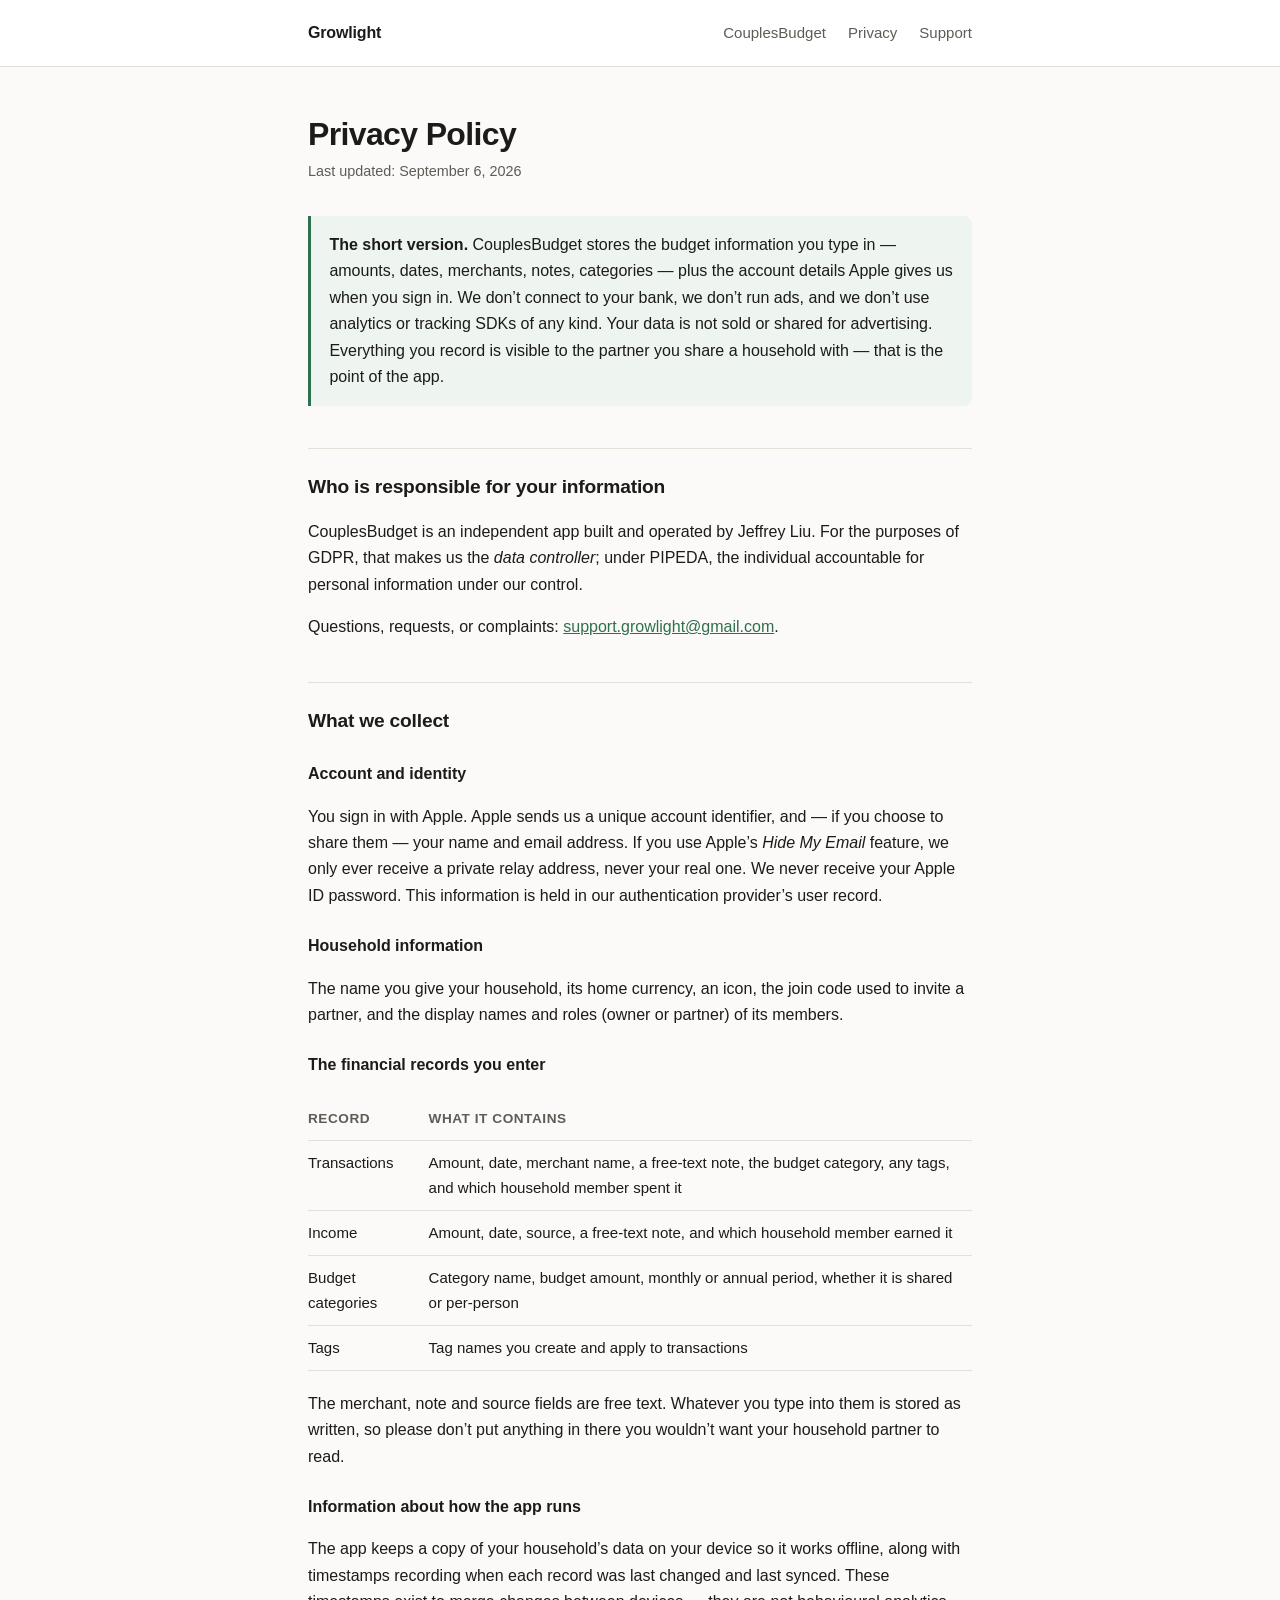
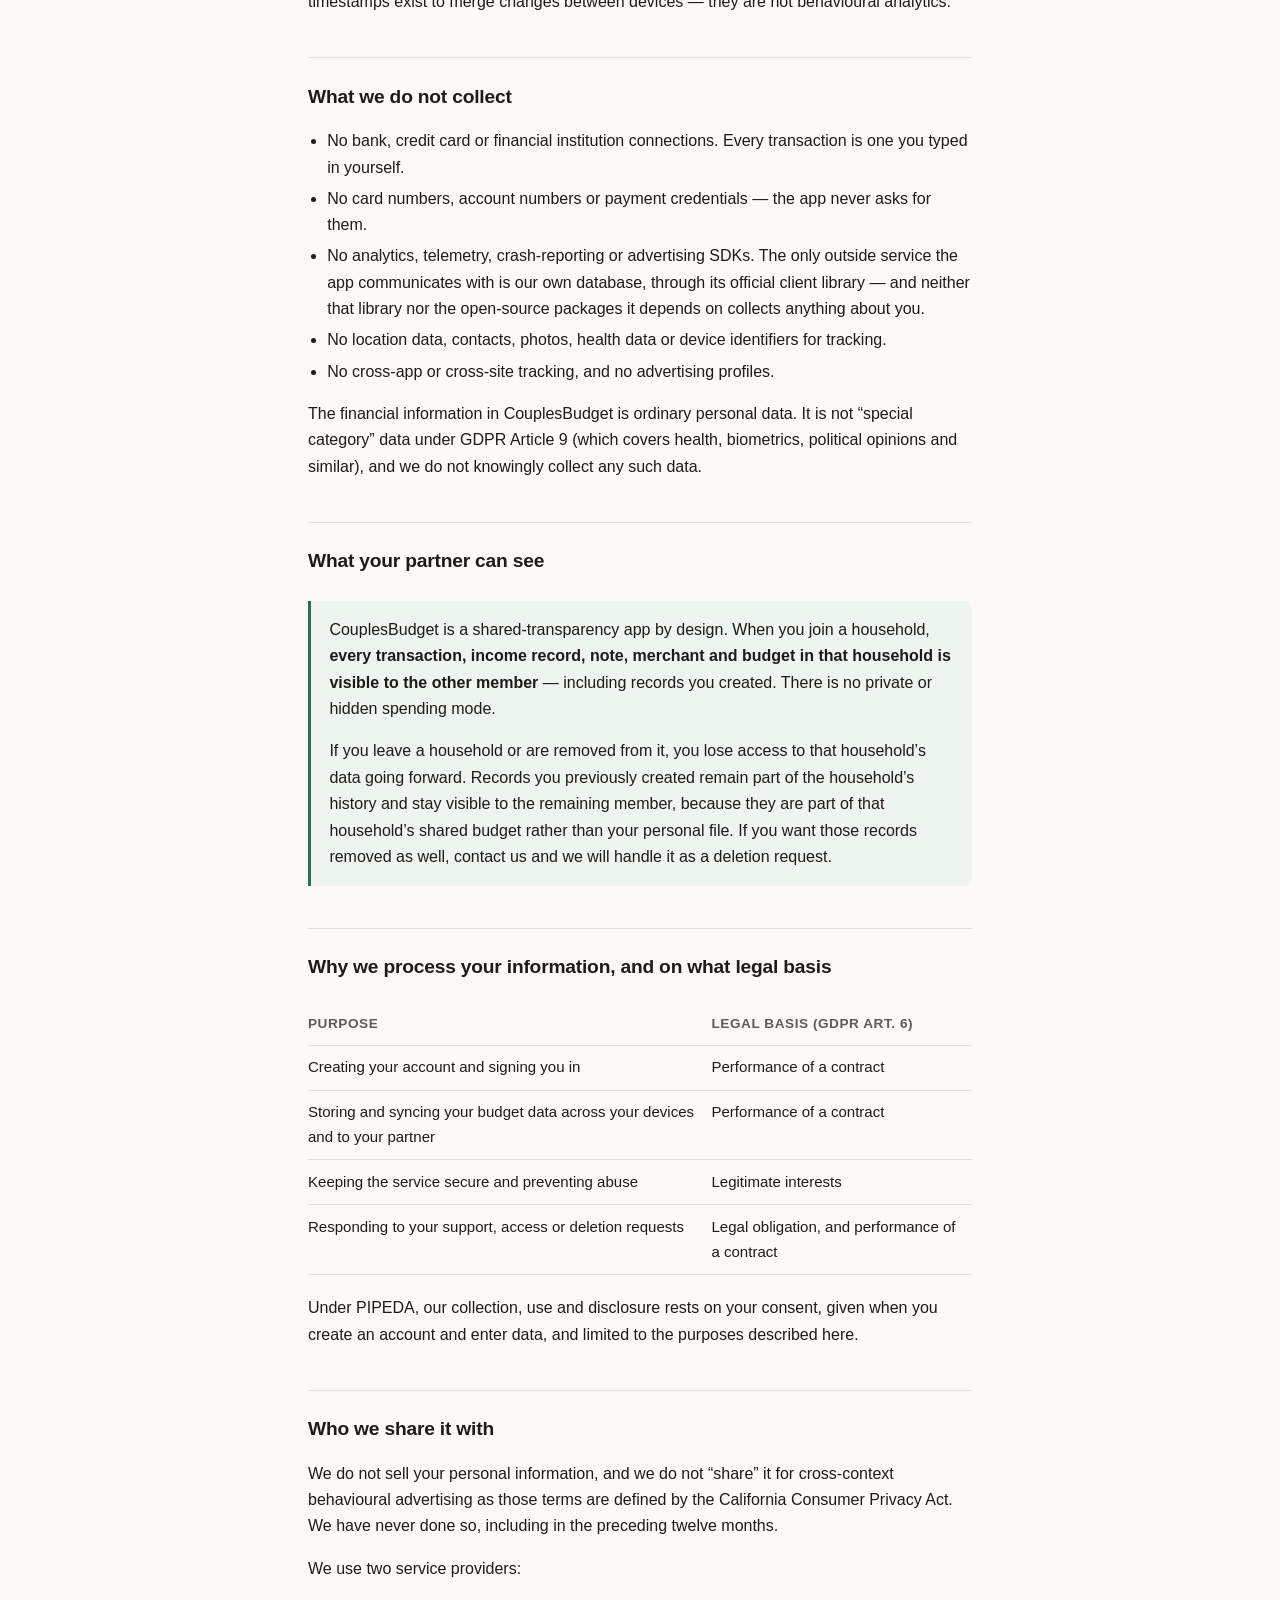
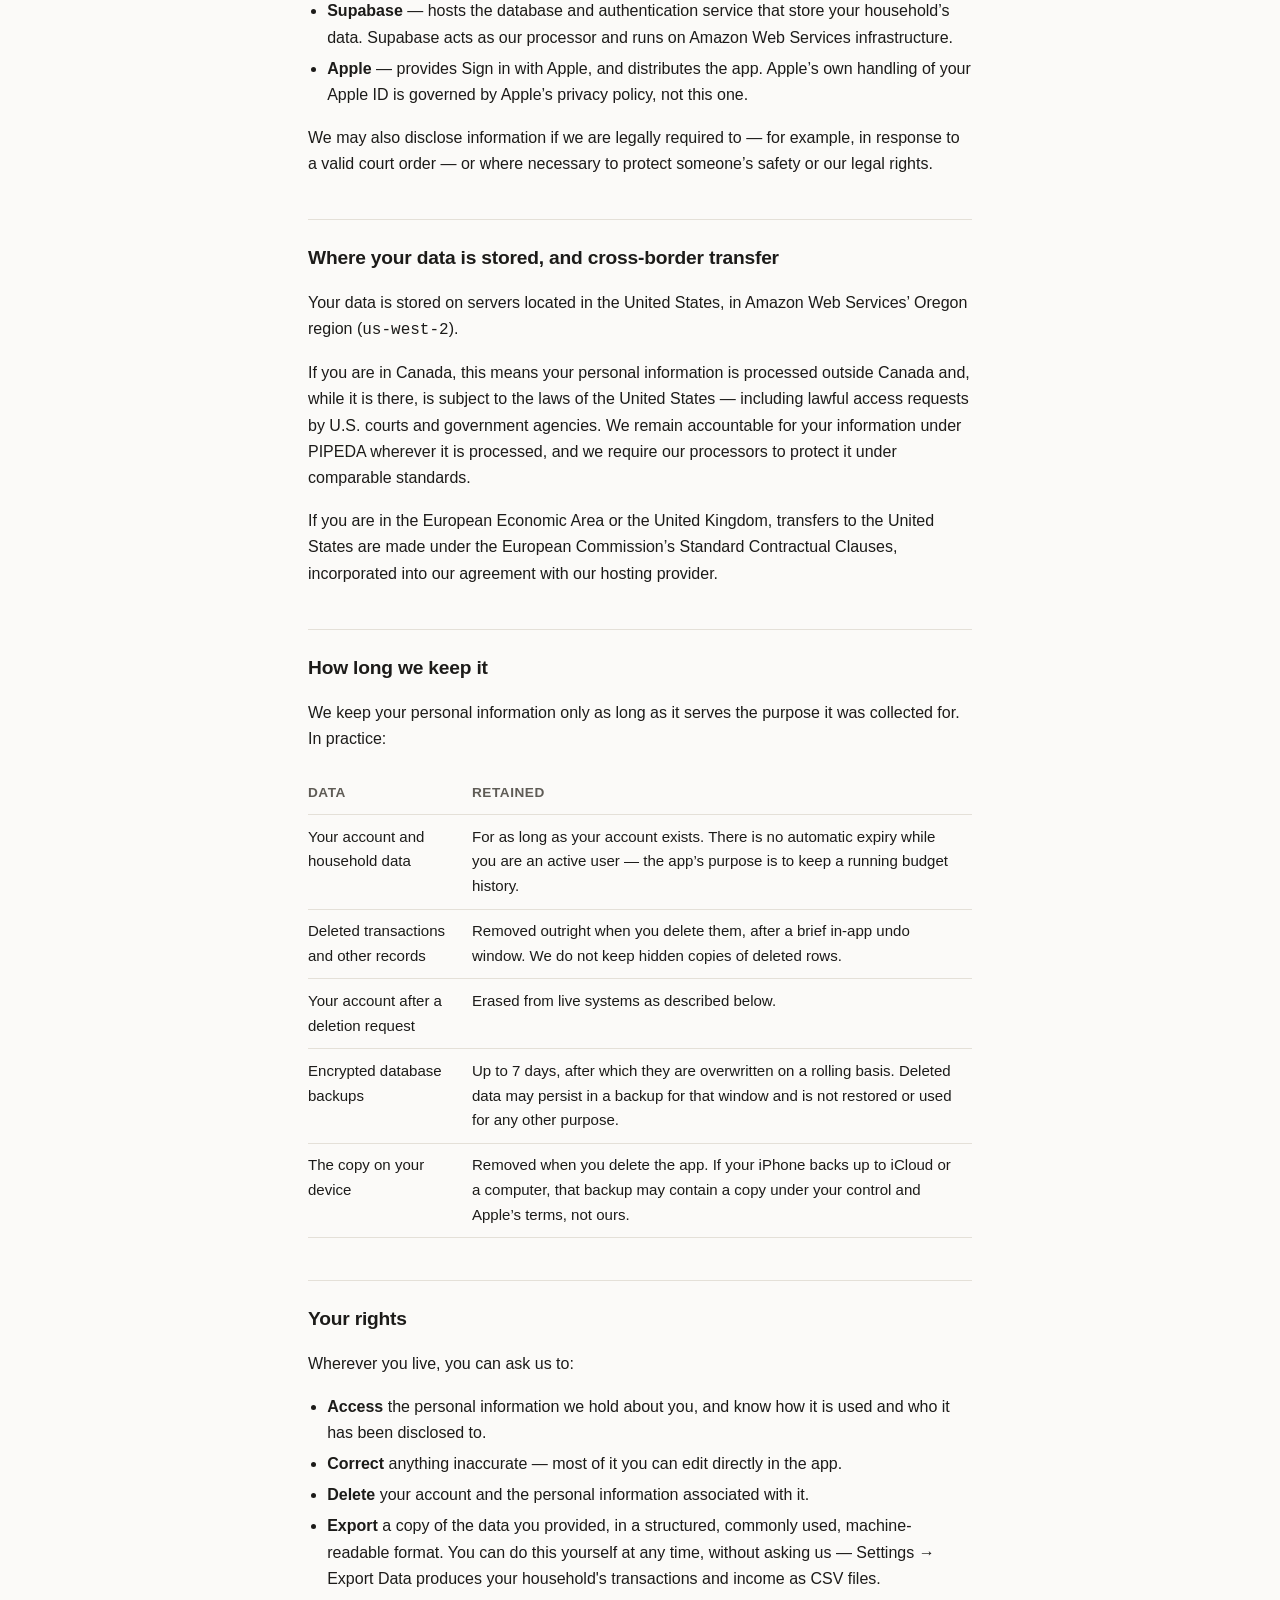
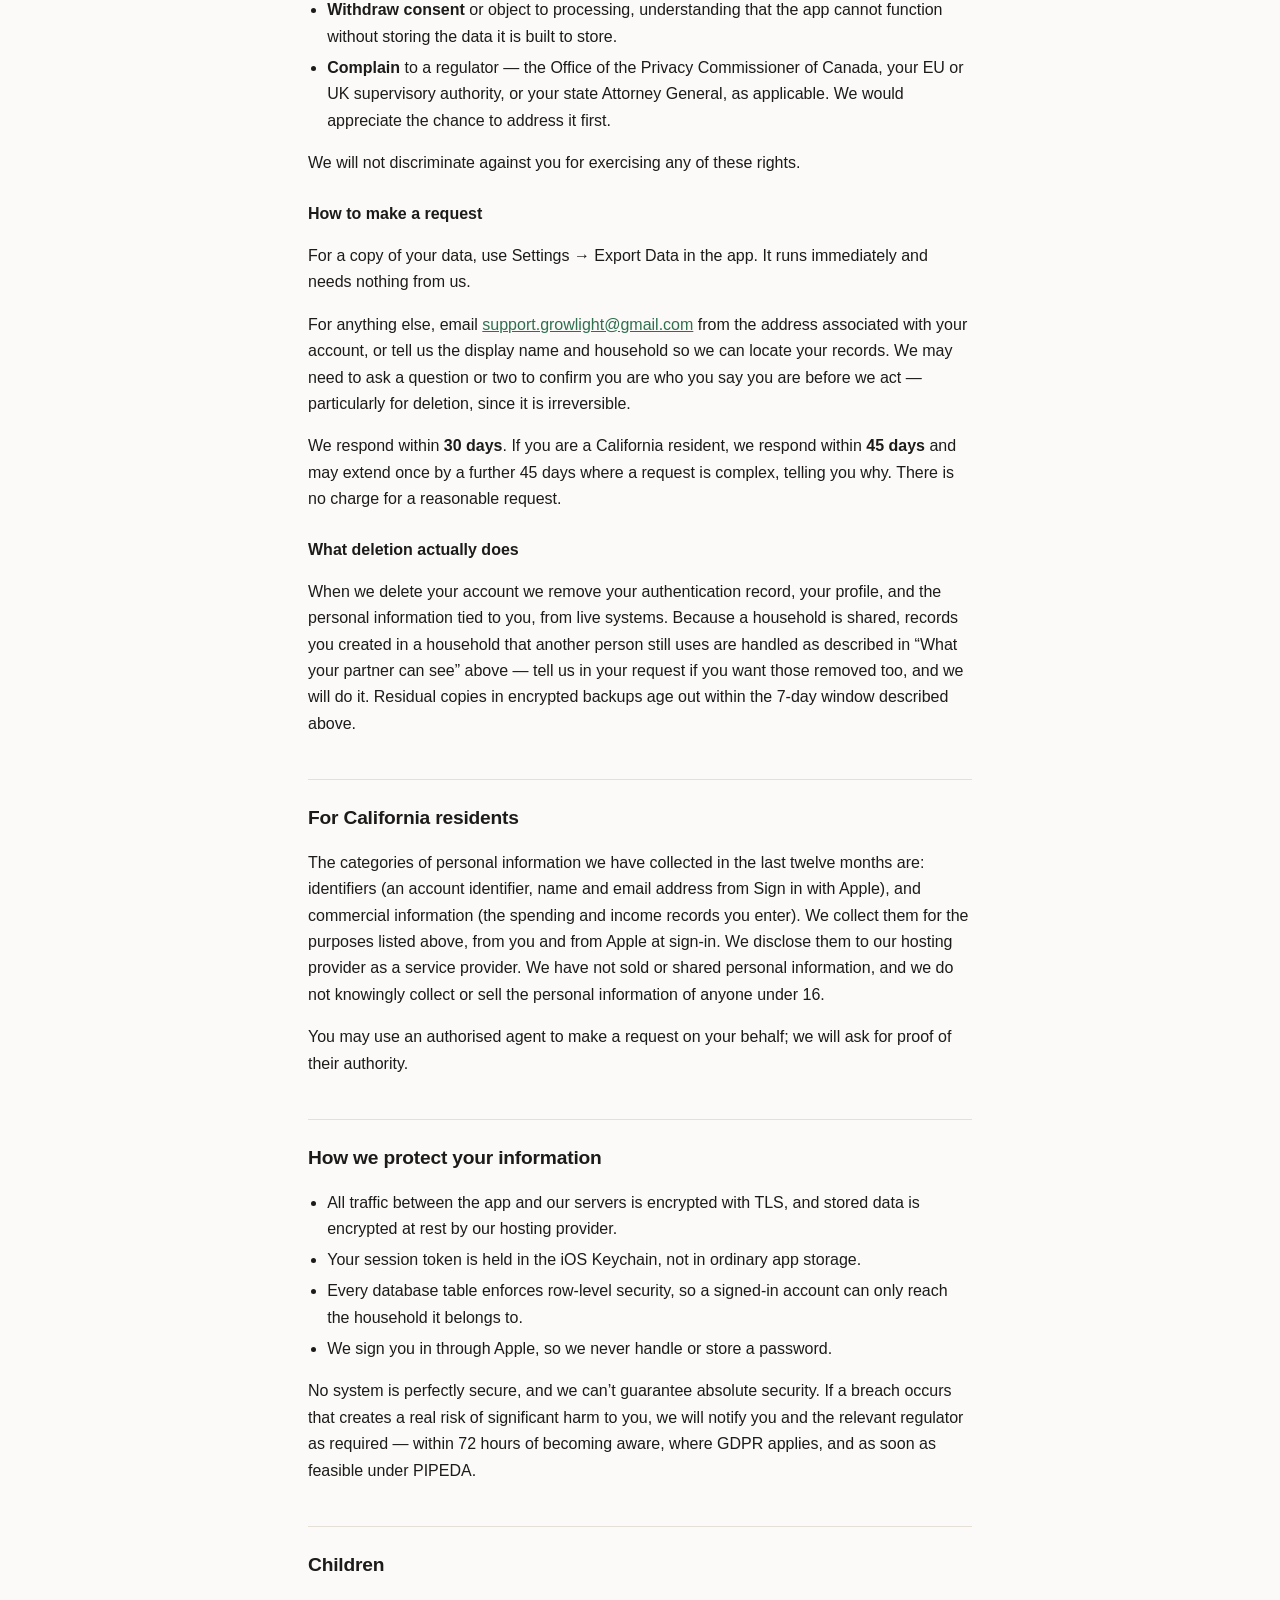
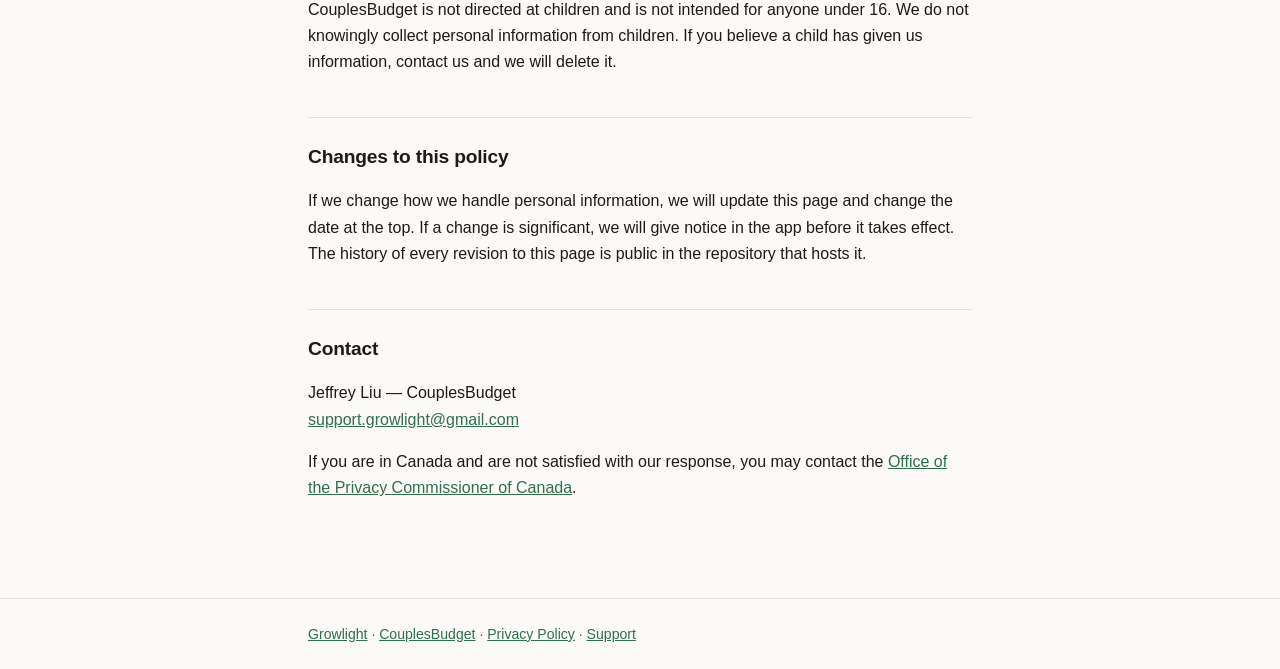
==== couplesbudget/privacy/index.html @ 72610f9d "Publish the Growlight site: landing, CouplesBudget privacy and support Static pages, no build step. " ====
<!doctype html>
<html lang="en">
<head>
<meta charset="utf-8">
<meta name="viewport" content="width=device-width, initial-scale=1">
<title>Privacy Policy — CouplesBudget</title>
<meta name="description" content="How CouplesBudget collects, uses, stores and deletes your personal information.">
<link rel="stylesheet" href="../../style.css">
</head>
<body>

<header class="site">
  <div class="wrap">
    <a class="brand" href="../../">Growlight</a>
    <nav>
      <a href="../">CouplesBudget</a>
      <a href="../privacy/">Privacy</a>
      <a href="../support/">Support</a>
    </nav>
  </div>
</header>

<main class="wrap">

<h1>Privacy Policy</h1>
<p class="updated">Last updated: September 6, 2026</p>

<div class="callout">
  <p><strong>The short version.</strong> CouplesBudget stores the budget information you type in
  — amounts, dates, merchants, notes, categories — plus the account details Apple gives us when
  you sign in. We don’t connect to your bank, we don’t run ads, and we don’t use analytics or
  tracking SDKs of any kind. Your data is not sold or shared for advertising. Everything you
  record is visible to the partner you share a household with — that is the point of the app.</p>
</div>

<h2>Who is responsible for your information</h2>
<p>CouplesBudget is an independent app built and operated by Jeffrey Liu. For the purposes of
GDPR, that makes us the <em>data controller</em>; under PIPEDA, the individual accountable for
personal information under our control.</p>
<p>Questions, requests, or complaints: <a href="mailto:support.growlight@gmail.com">support.growlight@gmail.com</a>.</p>

<h2>What we collect</h2>

<h3>Account and identity</h3>
<p>You sign in with Apple. Apple sends us a unique account identifier, and — if you choose to
share them — your name and email address. If you use Apple’s <em>Hide My Email</em> feature, we
only ever receive a private relay address, never your real one. We never receive your Apple ID
password. This information is held in our authentication provider’s user record.</p>

<h3>Household information</h3>
<p>The name you give your household, its home currency, an icon, the join code used to invite a
partner, and the display names and roles (owner or partner) of its members.</p>

<h3>The financial records you enter</h3>
<table>
  <thead><tr><th>Record</th><th>What it contains</th></tr></thead>
  <tbody>
    <tr><td>Transactions</td><td>Amount, date, merchant name, a free-text note, the budget category, any tags, and which household member spent it</td></tr>
    <tr><td>Income</td><td>Amount, date, source, a free-text note, and which household member earned it</td></tr>
    <tr><td>Budget categories</td><td>Category name, budget amount, monthly or annual period, whether it is shared or per-person</td></tr>
    <tr><td>Tags</td><td>Tag names you create and apply to transactions</td></tr>
  </tbody>
</table>
<p>The merchant, note and source fields are free text. Whatever you type into them is stored as
written, so please don’t put anything in there you wouldn’t want your household partner to read.</p>

<h3>Information about how the app runs</h3>
<p>The app keeps a copy of your household’s data on your device so it works offline, along with
timestamps recording when each record was last changed and last synced. These timestamps exist to
merge changes between devices — they are not behavioural analytics.</p>

<h2>What we do not collect</h2>
<ul>
  <li>No bank, credit card or financial institution connections. Every transaction is one you typed in yourself.</li>
  <li>No card numbers, account numbers or payment credentials — the app never asks for them.</li>
  <li>No analytics, telemetry, crash-reporting or advertising SDKs. The only outside service the app communicates with is our own database, through its official client library — and neither that library nor the open-source packages it depends on collects anything about you.</li>
  <li>No location data, contacts, photos, health data or device identifiers for tracking.</li>
  <li>No cross-app or cross-site tracking, and no advertising profiles.</li>
</ul>
<p>The financial information in CouplesBudget is ordinary personal data. It is not “special
category” data under GDPR Article 9 (which covers health, biometrics, political opinions and
similar), and we do not knowingly collect any such data.</p>

<h2>What your partner can see</h2>
<div class="callout">
  <p>CouplesBudget is a shared-transparency app by design. When you join a household, <strong>every
  transaction, income record, note, merchant and budget in that household is visible to the other
  member</strong> — including records you created. There is no private or hidden spending mode.</p>
  <p>If you leave a household or are removed from it, you lose access to that household’s data
  going forward. Records you previously created remain part of the household’s history and stay
  visible to the remaining member, because they are part of that household’s shared budget rather
  than your personal file. If you want those records removed as well, contact us and we will
  handle it as a deletion request.</p>
</div>

<h2>Why we process your information, and on what legal basis</h2>
<table>
  <thead><tr><th>Purpose</th><th>Legal basis (GDPR Art. 6)</th></tr></thead>
  <tbody>
    <tr><td>Creating your account and signing you in</td><td>Performance of a contract</td></tr>
    <tr><td>Storing and syncing your budget data across your devices and to your partner</td><td>Performance of a contract</td></tr>
    <tr><td>Keeping the service secure and preventing abuse</td><td>Legitimate interests</td></tr>
    <tr><td>Responding to your support, access or deletion requests</td><td>Legal obligation, and performance of a contract</td></tr>
  </tbody>
</table>
<p>Under PIPEDA, our collection, use and disclosure rests on your consent, given when you create
an account and enter data, and limited to the purposes described here.</p>

<h2>Who we share it with</h2>
<p>We do not sell your personal information, and we do not “share” it for cross-context
behavioural advertising as those terms are defined by the California Consumer Privacy Act. We have
never done so, including in the preceding twelve months.</p>
<p>We use two service providers:</p>
<ul>
  <li><strong>Supabase</strong> — hosts the database and authentication service that store your
  household’s data. Supabase acts as our processor and runs on Amazon Web Services
  infrastructure.</li>
  <li><strong>Apple</strong> — provides Sign in with Apple, and distributes the app. Apple’s own
  handling of your Apple ID is governed by Apple’s privacy policy, not this one.</li>
</ul>
<p>We may also disclose information if we are legally required to — for example, in response to a
valid court order — or where necessary to protect someone’s safety or our legal rights.</p>

<h2>Where your data is stored, and cross-border transfer</h2>
<p>Your data is stored on servers located in the United States, in Amazon Web Services’ Oregon
region (<code>us-west-2</code>).</p>
<p>If you are in Canada, this means your personal information is processed outside Canada and,
while it is there, is subject to the laws of the United States — including lawful access requests
by U.S. courts and government agencies. We remain accountable for your information under PIPEDA
wherever it is processed, and we require our processors to protect it under comparable standards.</p>
<p>If you are in the European Economic Area or the United Kingdom, transfers to the United States
are made under the European Commission’s Standard Contractual Clauses, incorporated into our
agreement with our hosting provider.</p>

<h2>How long we keep it</h2>
<p>We keep your personal information only as long as it serves the purpose it was collected for.
In practice:</p>
<table>
  <thead><tr><th>Data</th><th>Retained</th></tr></thead>
  <tbody>
    <tr><td>Your account and household data</td><td>For as long as your account exists. There is no automatic expiry while you are an active user — the app’s purpose is to keep a running budget history.</td></tr>
    <tr><td>Deleted transactions and other records</td><td>Removed outright when you delete them, after a brief in-app undo window. We do not keep hidden copies of deleted rows.</td></tr>
    <tr><td>Your account after a deletion request</td><td>Erased from live systems as described below.</td></tr>
    <tr><td>Encrypted database backups</td><td>Up to 7 days, after which they are overwritten on a rolling basis. Deleted data may persist in a backup for that window and is not restored or used for any other purpose.</td></tr>
    <tr><td>The copy on your device</td><td>Removed when you delete the app. If your iPhone backs up to iCloud or a computer, that backup may contain a copy under your control and Apple’s terms, not ours.</td></tr>
  </tbody>
</table>

<h2>Your rights</h2>
<p>Wherever you live, you can ask us to:</p>
<ul>
  <li><strong>Access</strong> the personal information we hold about you, and know how it is used and who it has been disclosed to.</li>
  <li><strong>Correct</strong> anything inaccurate — most of it you can edit directly in the app.</li>
  <li><strong>Delete</strong> your account and the personal information associated with it.</li>
  <li><strong>Export</strong> a copy of the data you provided, in a structured, commonly used, machine-readable format. You can do this yourself at any time, without asking us — Settings → Export Data produces your household's transactions and income as CSV files.</li>
  <li><strong>Withdraw consent</strong> or object to processing, understanding that the app cannot function without storing the data it is built to store.</li>
  <li><strong>Complain</strong> to a regulator — the Office of the Privacy Commissioner of Canada, your EU or UK supervisory authority, or your state Attorney General, as applicable. We would appreciate the chance to address it first.</li>
</ul>
<p>We will not discriminate against you for exercising any of these rights.</p>

<h3>How to make a request</h3>
<p>For a copy of your data, use Settings → Export Data in the app. It runs immediately and needs
nothing from us.</p>
<p>For anything else, email <a href="mailto:support.growlight@gmail.com">support.growlight@gmail.com</a> from the address associated with your
account, or tell us the display name and household so we can locate your records. We may need to
ask a question or two to confirm you are who you say you are before we act — particularly for
deletion, since it is irreversible.</p>
<p>We respond within <strong>30 days</strong>. If you are a California resident, we respond within
<strong>45 days</strong> and may extend once by a further 45 days where a request is complex,
telling you why. There is no charge for a reasonable request.</p>

<h3>What deletion actually does</h3>
<p>When we delete your account we remove your authentication record, your profile, and the
personal information tied to you, from live systems. Because a household is shared, records you
created in a household that another person still uses are handled as described in
“What your partner can see” above — tell us in your request if you want those removed too, and we
will do it. Residual copies in encrypted backups age out within the 7-day window described above.</p>

<h2>For California residents</h2>
<p>The categories of personal information we have collected in the last twelve months are:
identifiers (an account identifier, name and email address from Sign in with Apple), and
commercial information (the spending and income records you enter). We collect them for the
purposes listed above, from you and from Apple at sign-in. We disclose them to our hosting
provider as a service provider. We have not sold or shared personal information, and we do not
knowingly collect or sell the personal information of anyone under 16.</p>
<p>You may use an authorised agent to make a request on your behalf; we will ask for proof of
their authority.</p>

<h2>How we protect your information</h2>
<ul>
  <li>All traffic between the app and our servers is encrypted with TLS, and stored data is encrypted at rest by our hosting provider.</li>
  <li>Your session token is held in the iOS Keychain, not in ordinary app storage.</li>
  <li>Every database table enforces row-level security, so a signed-in account can only reach the household it belongs to.</li>
  <li>We sign you in through Apple, so we never handle or store a password.</li>
</ul>
<p>No system is perfectly secure, and we can’t guarantee absolute security. If a breach occurs
that creates a real risk of significant harm to you, we will notify you and the relevant
regulator as required — within 72 hours of becoming aware, where GDPR applies, and as soon as
feasible under PIPEDA.</p>

<h2>Children</h2>
<p>CouplesBudget is not directed at children and is not intended for anyone under 16. We do not
knowingly collect personal information from children. If you believe a child has given us
information, contact us and we will delete it.</p>

<h2>Changes to this policy</h2>
<p>If we change how we handle personal information, we will update this page and change the date
at the top. If a change is significant, we will give notice in the app before it takes effect. The
history of every revision to this page is public in the repository that hosts it.</p>

<h2>Contact</h2>
<p>Jeffrey Liu — CouplesBudget<br>
<a href="mailto:support.growlight@gmail.com">support.growlight@gmail.com</a></p>
<p>If you are in Canada and are not satisfied with our response, you may contact the
<a href="https://www.priv.gc.ca/">Office of the Privacy Commissioner of Canada</a>.</p>

</main>

<footer class="site">
  <div class="wrap">
    <a href="../../">Growlight</a> · <a href="../">CouplesBudget</a> · <a href="../privacy/">Privacy Policy</a> · <a href="../support/">Support</a>
  </div>
</footer>

</body>
</html>
---- style.css ----
:root {
  color-scheme: light dark;
  --bg: #fbfaf8;
  --surface: #ffffff;
  --text: #1c1b19;
  --muted: #5f5c56;
  --rule: #e4e0d8;
  --accent: #2f6f4e;
  --accent-soft: #eef4f0;
  --max: 44rem;
}
@media (prefers-color-scheme: dark) {
  :root {
    --bg: #16151a;
    --surface: #1e1d23;
    --text: #ecebe8;
    --muted: #a5a29b;
    --rule: #33313a;
    --accent: #7fc4a0;
    --accent-soft: #1f2a24;
  }
}

* { box-sizing: border-box; }

body {
  margin: 0;
  background: var(--bg);
  color: var(--text);
  font: 16px/1.65 -apple-system, BlinkMacSystemFont, "Segoe UI", Roboto, Helvetica, Arial, sans-serif;
  -webkit-text-size-adjust: 100%;
}

.wrap {
  max-width: var(--max);
  margin: 0 auto;
  padding: 3rem 1.25rem 5rem;
}

header.site {
  border-bottom: 1px solid var(--rule);
  background: var(--surface);
}
header.site .wrap {
  padding: 1.25rem;
  display: flex;
  align-items: center;
  justify-content: space-between;
  gap: 1rem;
  flex-wrap: wrap;
}
.brand {
  font-weight: 650;
  letter-spacing: -0.01em;
  text-decoration: none;
  color: var(--text);
}
nav a {
  color: var(--muted);
  text-decoration: none;
  margin-left: 1.1rem;
  font-size: 0.94rem;
}
nav a:hover { color: var(--accent); }

h1 {
  font-size: 2rem;
  line-height: 1.2;
  letter-spacing: -0.02em;
  margin: 0 0 0.4rem;
}
h2 {
  font-size: 1.2rem;
  letter-spacing: -0.01em;
  margin: 2.6rem 0 0.6rem;
  padding-top: 1.4rem;
  border-top: 1px solid var(--rule);
}
h3 {
  font-size: 1rem;
  margin: 1.5rem 0 0.35rem;
}
.updated {
  color: var(--muted);
  font-size: 0.9rem;
  margin: 0 0 2rem;
}
p, li { color: var(--text); }
a { color: var(--accent); }

.callout {
  background: var(--accent-soft);
  border-left: 3px solid var(--accent);
  border-radius: 0 8px 8px 0;
  padding: 1rem 1.15rem;
  margin: 1.5rem 0;
}
.callout p:first-child { margin-top: 0; }
.callout p:last-child { margin-bottom: 0; }

table {
  width: 100%;
  border-collapse: collapse;
  margin: 1.25rem 0;
  font-size: 0.94rem;
  display: block;
  overflow-x: auto;
}
th, td {
  text-align: left;
  padding: 0.6rem 0.75rem 0.6rem 0;
  border-bottom: 1px solid var(--rule);
  vertical-align: top;
}
th { font-weight: 620; color: var(--muted); font-size: 0.85rem; text-transform: uppercase; letter-spacing: 0.04em; }

ul { padding-left: 1.2rem; }
li { margin: 0.3rem 0; }

footer.site {
  border-top: 1px solid var(--rule);
  color: var(--muted);
  font-size: 0.88rem;
}
footer.site .wrap { padding: 1.5rem 1.25rem; }

.cards { display: grid; gap: 1rem; margin: 2rem 0; }
.card {
  display: block;
  background: var(--surface);
  border: 1px solid var(--rule);
  border-radius: 10px;
  padding: 1.1rem 1.25rem;
  text-decoration: none;
  color: var(--text);
}
.card:hover { border-color: var(--accent); }
.card strong { display: block; margin-bottom: 0.2rem; }
.card span { color: var(--muted); font-size: 0.93rem; }
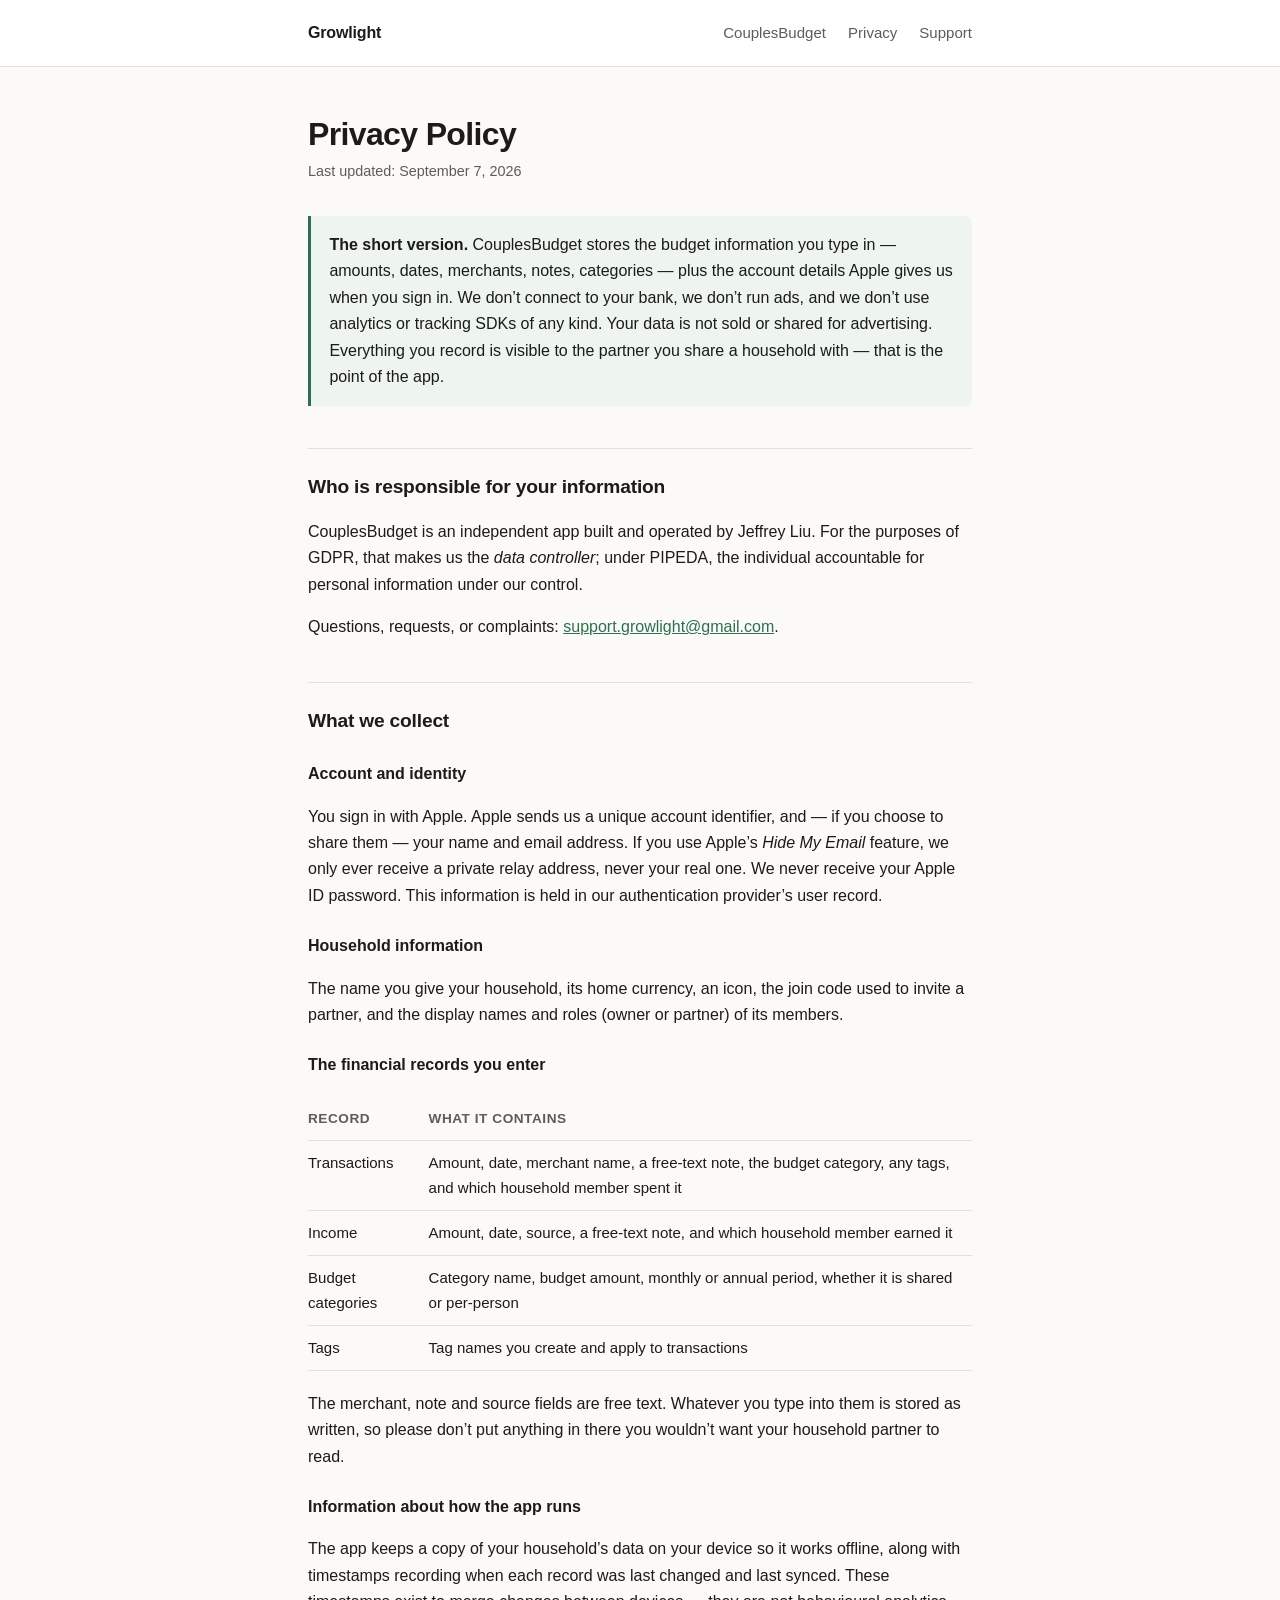
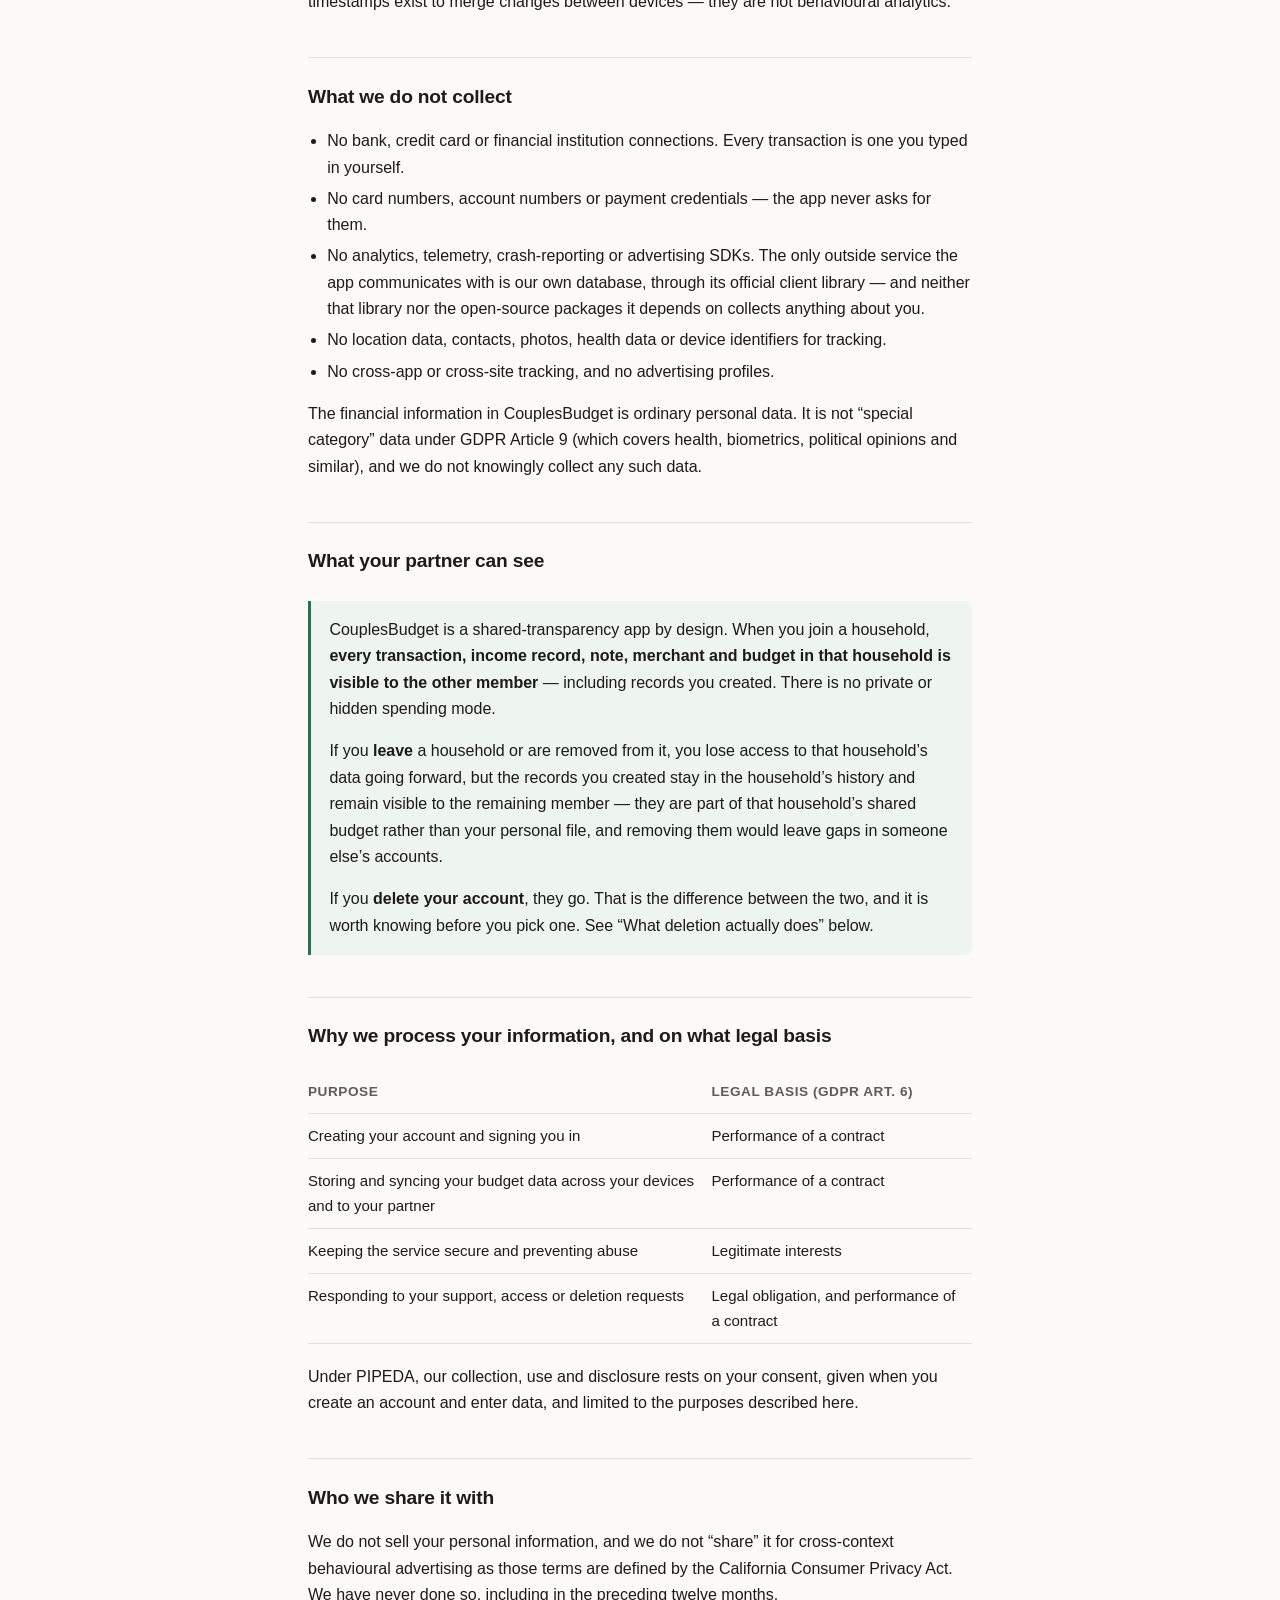
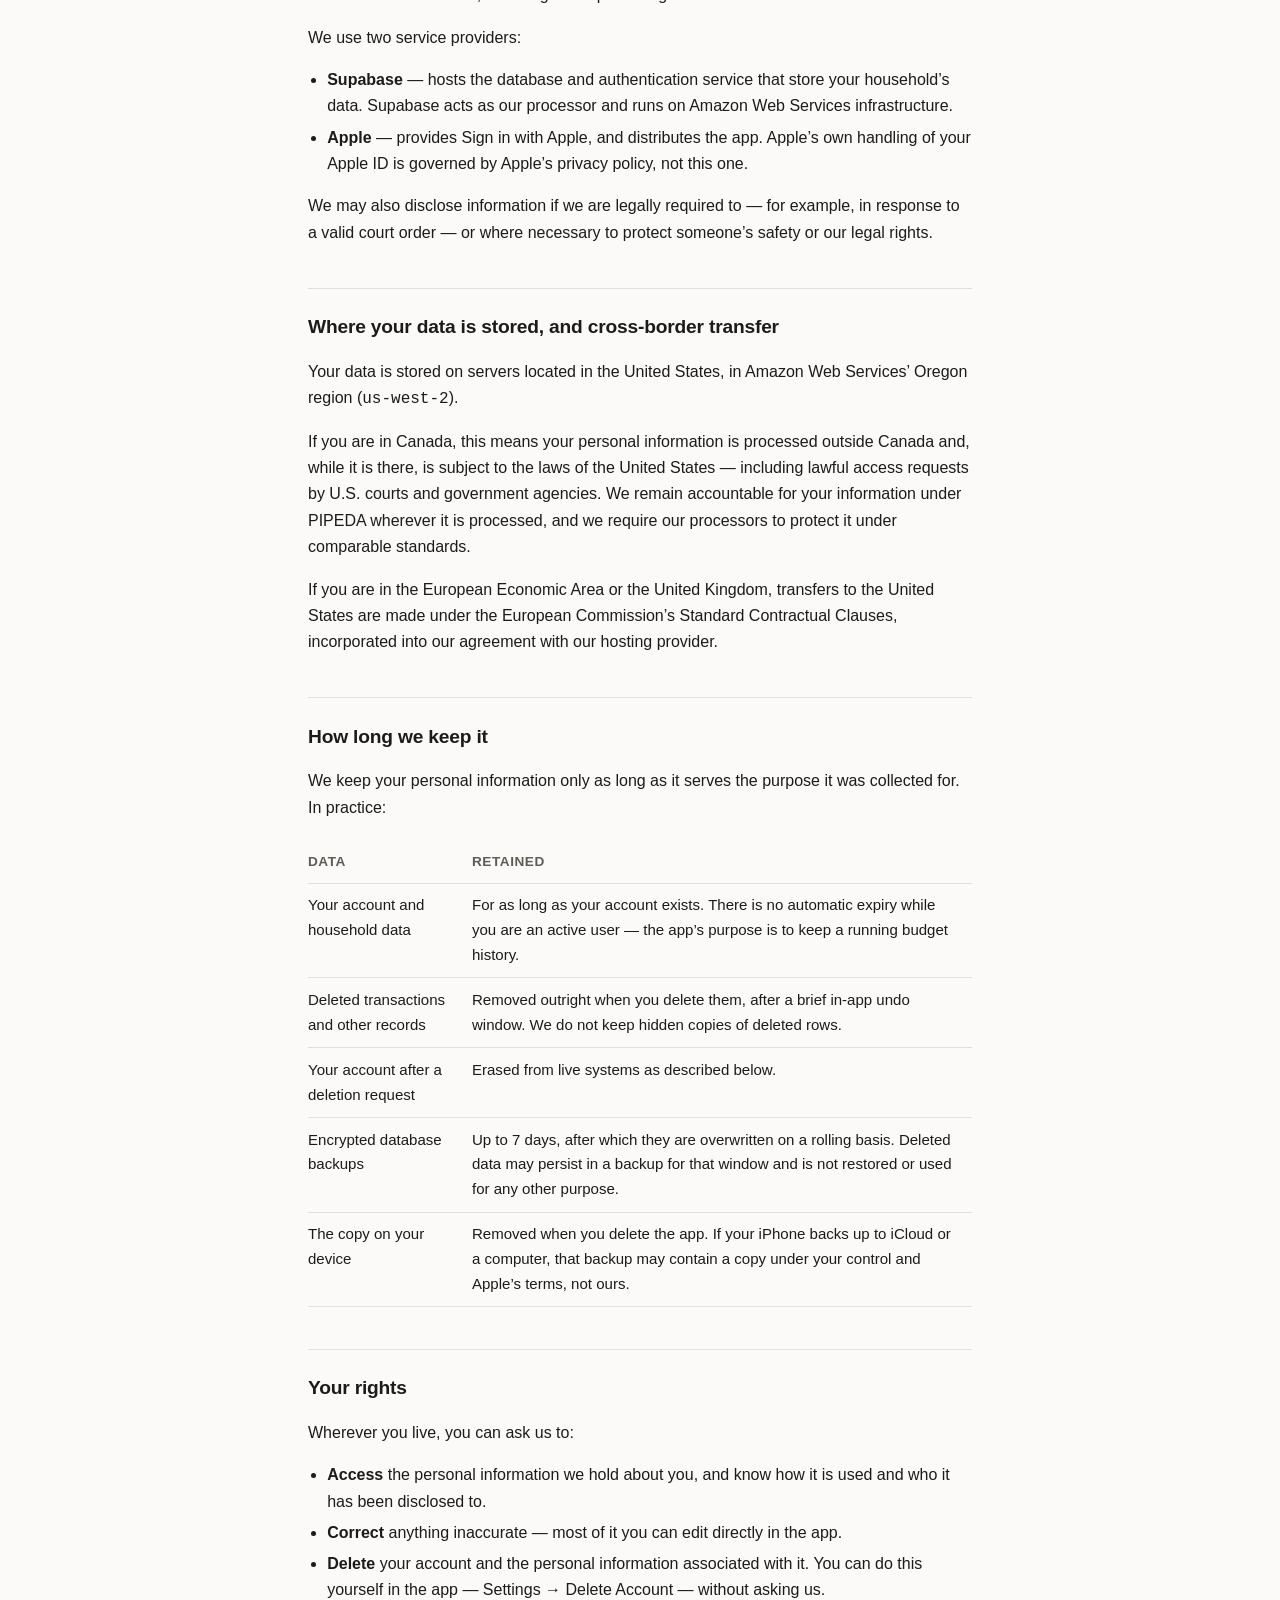
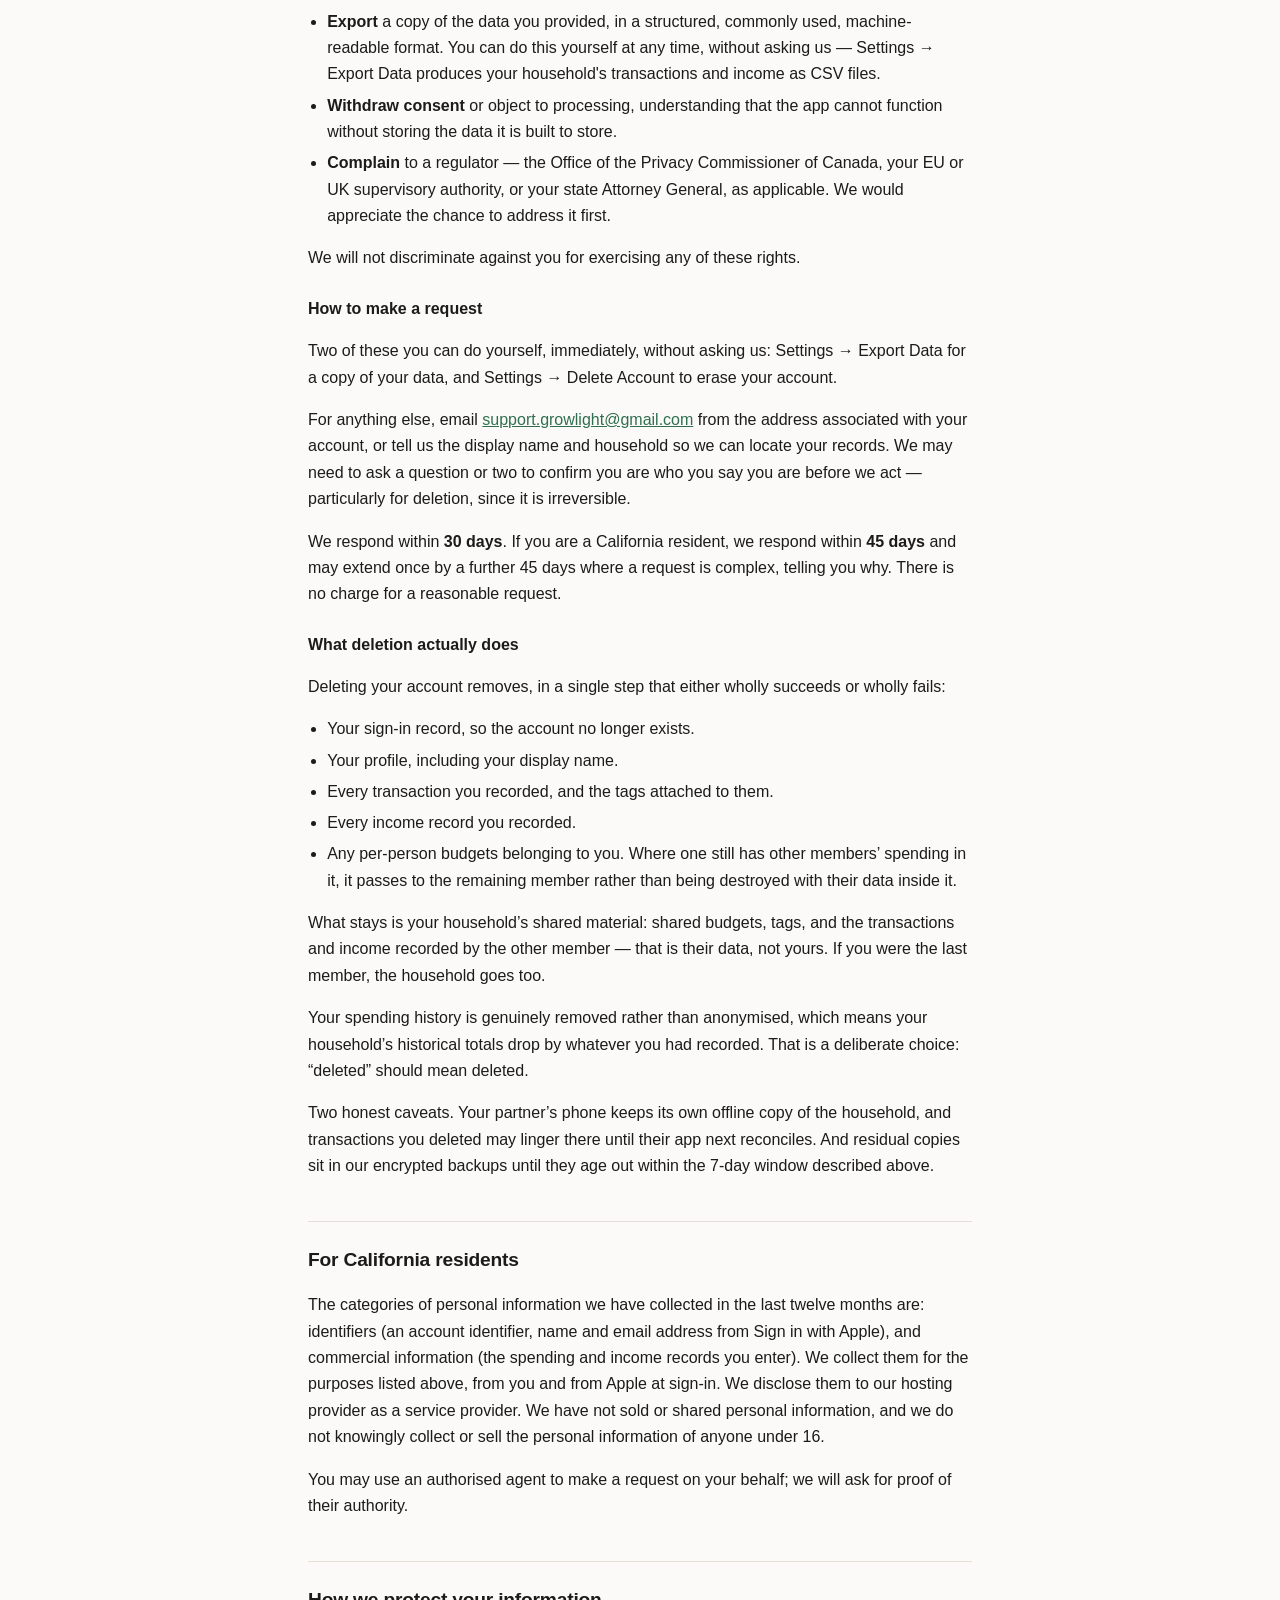
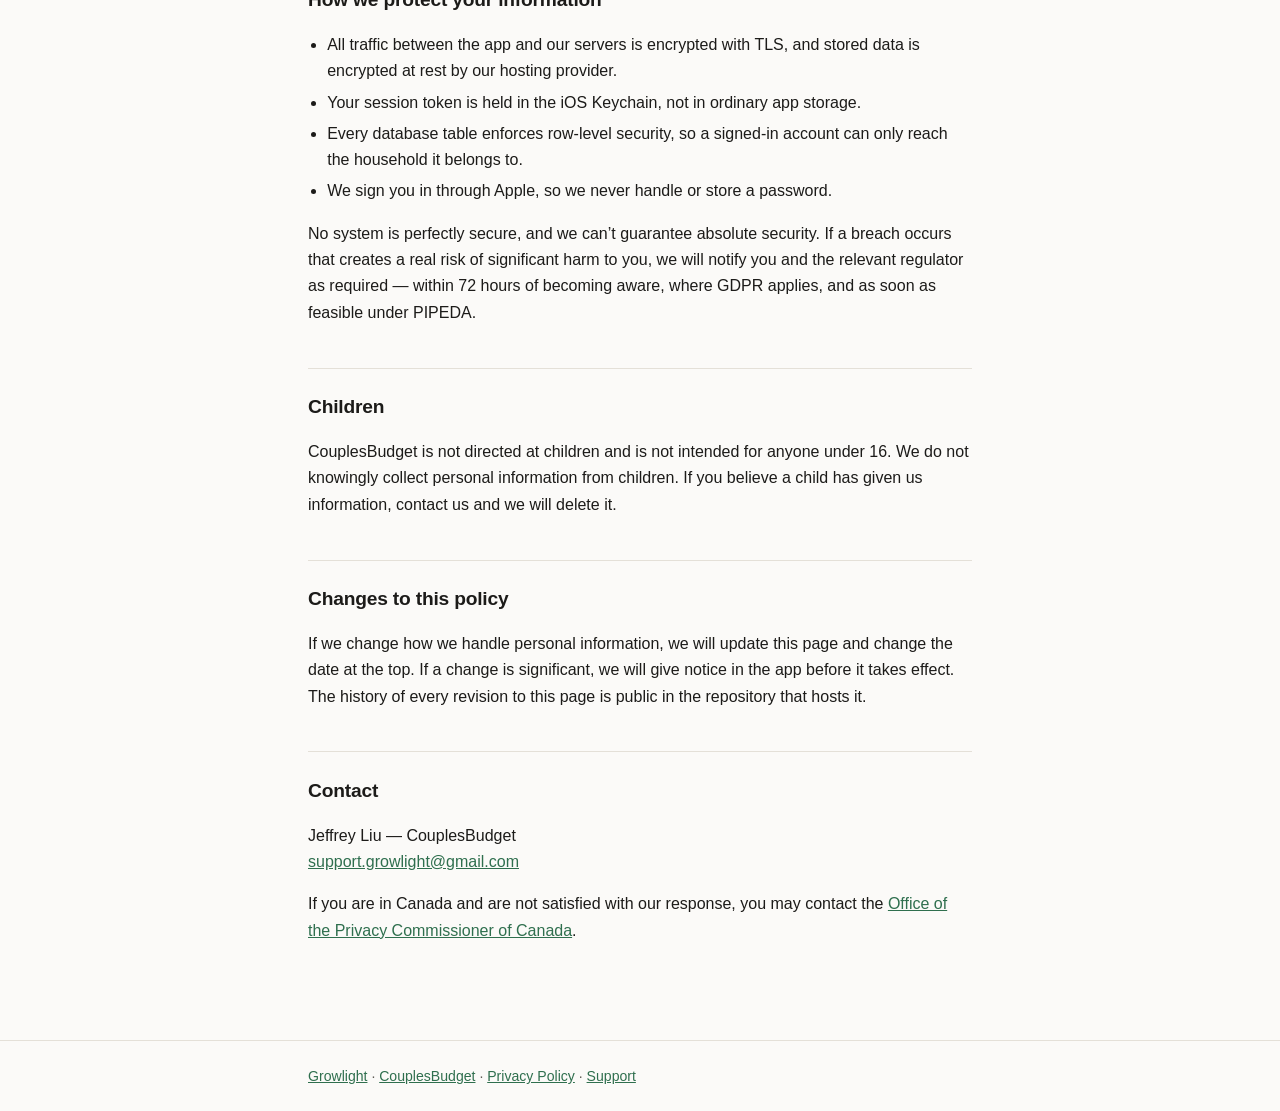
==== commit b5a36a3b: "Correct what the policy says account deletion does" ====
--- a/couplesbudget/privacy/index.html
+++ b/couplesbudget/privacy/index.html
@@ -23,7 +23,7 @@
 <main class="wrap">
 
 <h1>Privacy Policy</h1>
-<p class="updated">Last updated: September 6, 2026</p>
+<p class="updated">Last updated: September 7, 2026</p>
 
 <div class="callout">
   <p><strong>The short version.</strong> CouplesBudget stores the budget information you type in
@@ -86,11 +86,12 @@
   <p>CouplesBudget is a shared-transparency app by design. When you join a household, <strong>every
   transaction, income record, note, merchant and budget in that household is visible to the other
   member</strong> — including records you created. There is no private or hidden spending mode.</p>
-  <p>If you leave a household or are removed from it, you lose access to that household’s data
-  going forward. Records you previously created remain part of the household’s history and stay
-  visible to the remaining member, because they are part of that household’s shared budget rather
-  than your personal file. If you want those records removed as well, contact us and we will
-  handle it as a deletion request.</p>
+  <p>If you <strong>leave</strong> a household or are removed from it, you lose access to that
+  household’s data going forward, but the records you created stay in the household’s history and
+  remain visible to the remaining member — they are part of that household’s shared budget rather
+  than your personal file, and removing them would leave gaps in someone else’s accounts.</p>
+  <p>If you <strong>delete your account</strong>, they go. That is the difference between the two,
+  and it is worth knowing before you pick one. See “What deletion actually does” below.</p>
 </div>
 
 <h2>Why we process your information, and on what legal basis</h2>
@@ -151,7 +152,7 @@
 <ul>
   <li><strong>Access</strong> the personal information we hold about you, and know how it is used and who it has been disclosed to.</li>
   <li><strong>Correct</strong> anything inaccurate — most of it you can edit directly in the app.</li>
-  <li><strong>Delete</strong> your account and the personal information associated with it.</li>
+  <li><strong>Delete</strong> your account and the personal information associated with it. You can do this yourself in the app — Settings → Delete Account — without asking us.</li>
   <li><strong>Export</strong> a copy of the data you provided, in a structured, commonly used, machine-readable format. You can do this yourself at any time, without asking us — Settings → Export Data produces your household's transactions and income as CSV files.</li>
   <li><strong>Withdraw consent</strong> or object to processing, understanding that the app cannot function without storing the data it is built to store.</li>
   <li><strong>Complain</strong> to a regulator — the Office of the Privacy Commissioner of Canada, your EU or UK supervisory authority, or your state Attorney General, as applicable. We would appreciate the chance to address it first.</li>
@@ -159,8 +160,8 @@
 <p>We will not discriminate against you for exercising any of these rights.</p>
 
 <h3>How to make a request</h3>
-<p>For a copy of your data, use Settings → Export Data in the app. It runs immediately and needs
-nothing from us.</p>
+<p>Two of these you can do yourself, immediately, without asking us: Settings → Export Data for
+a copy of your data, and Settings → Delete Account to erase your account.</p>
 <p>For anything else, email <a href="mailto:support.growlight@gmail.com">support.growlight@gmail.com</a> from the address associated with your
 account, or tell us the display name and household so we can locate your records. We may need to
 ask a question or two to confirm you are who you say you are before we act — particularly for
@@ -170,11 +171,24 @@
 telling you why. There is no charge for a reasonable request.</p>
 
 <h3>What deletion actually does</h3>
-<p>When we delete your account we remove your authentication record, your profile, and the
-personal information tied to you, from live systems. Because a household is shared, records you
-created in a household that another person still uses are handled as described in
-“What your partner can see” above — tell us in your request if you want those removed too, and we
-will do it. Residual copies in encrypted backups age out within the 7-day window described above.</p>
+<p>Deleting your account removes, in a single step that either wholly succeeds or wholly fails:</p>
+<ul>
+  <li>Your sign-in record, so the account no longer exists.</li>
+  <li>Your profile, including your display name.</li>
+  <li>Every transaction you recorded, and the tags attached to them.</li>
+  <li>Every income record you recorded.</li>
+  <li>Any per-person budgets belonging to you. Where one still has other members’ spending in it,
+  it passes to the remaining member rather than being destroyed with their data inside it.</li>
+</ul>
+<p>What stays is your household’s shared material: shared budgets, tags, and the transactions and
+income recorded by the other member — that is their data, not yours. If you were the last member,
+the household goes too.</p>
+<p>Your spending history is genuinely removed rather than anonymised, which means your household’s
+historical totals drop by whatever you had recorded. That is a deliberate choice: “deleted” should
+mean deleted.</p>
+<p>Two honest caveats. Your partner’s phone keeps its own offline copy of the household, and
+transactions you deleted may linger there until their app next reconciles. And residual copies sit
+in our encrypted backups until they age out within the 7-day window described above.</p>
 
 <h2>For California residents</h2>
 <p>The categories of personal information we have collected in the last twelve months are:
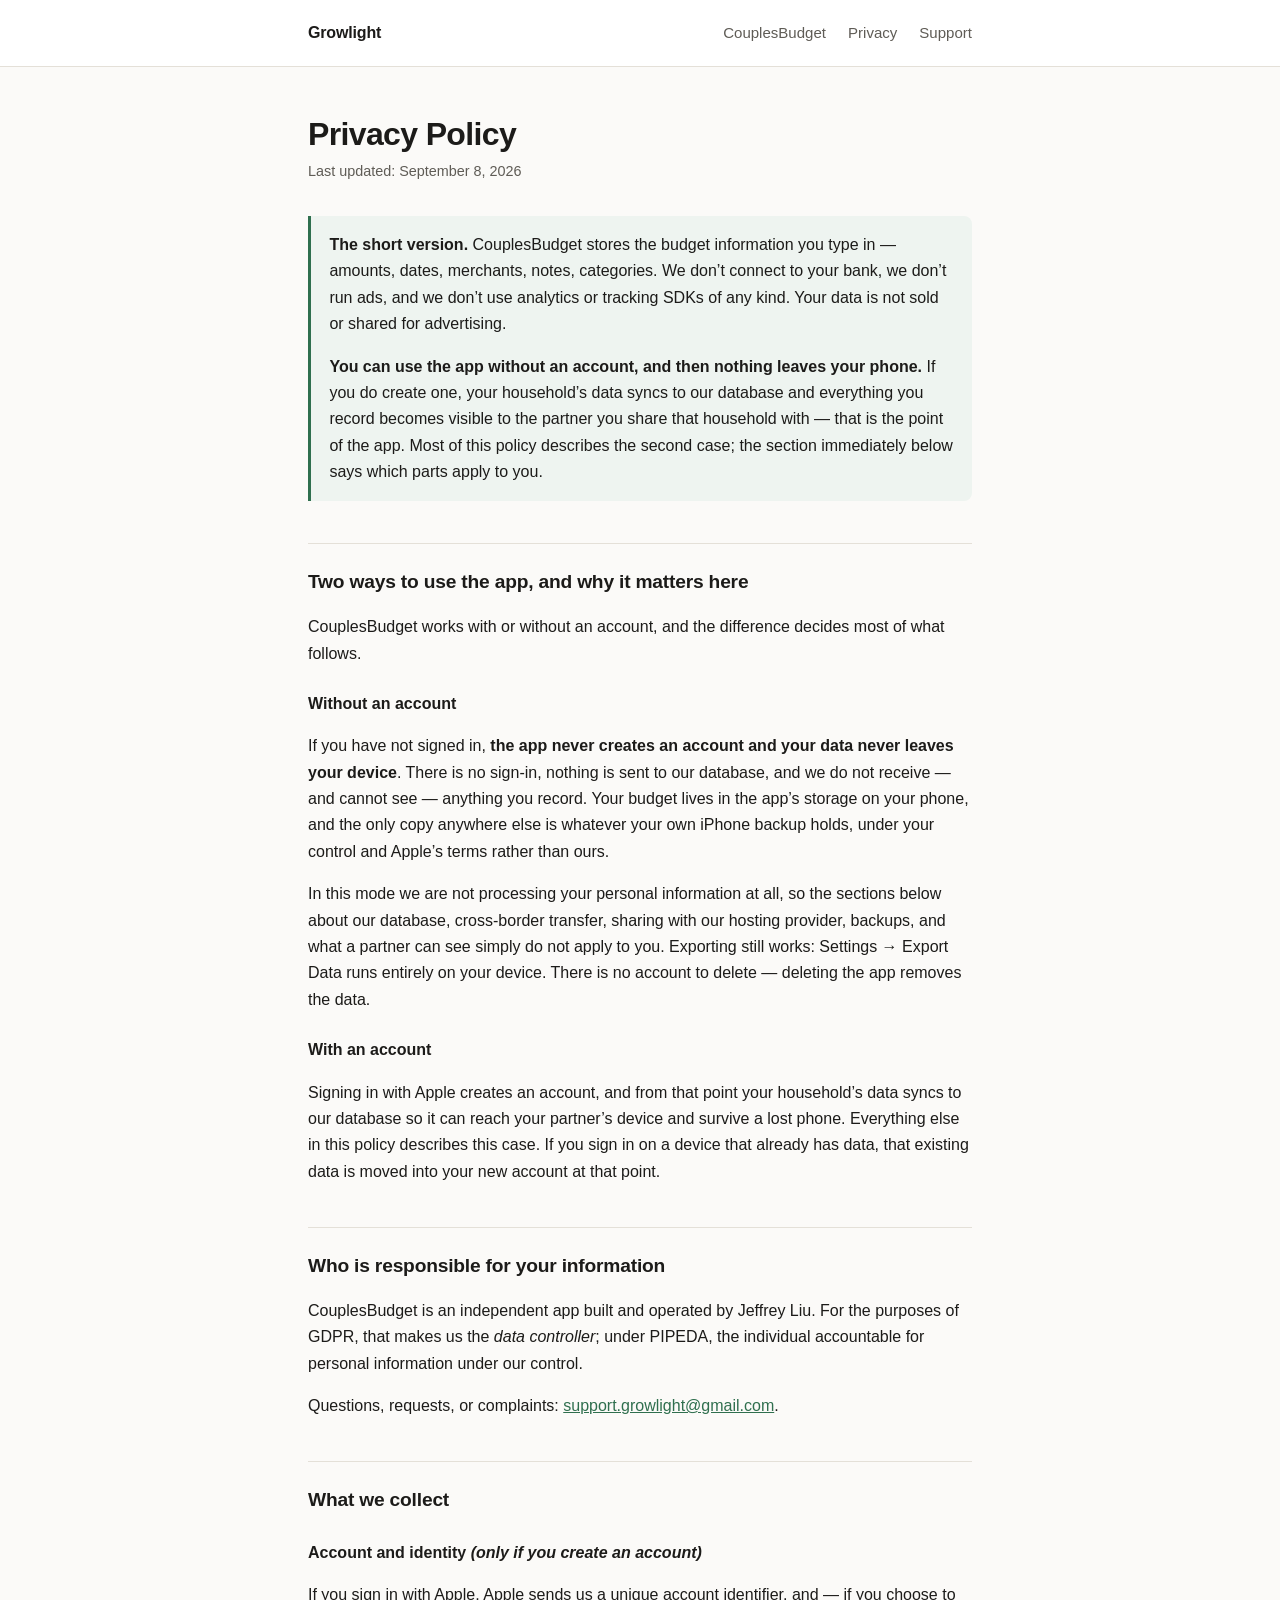
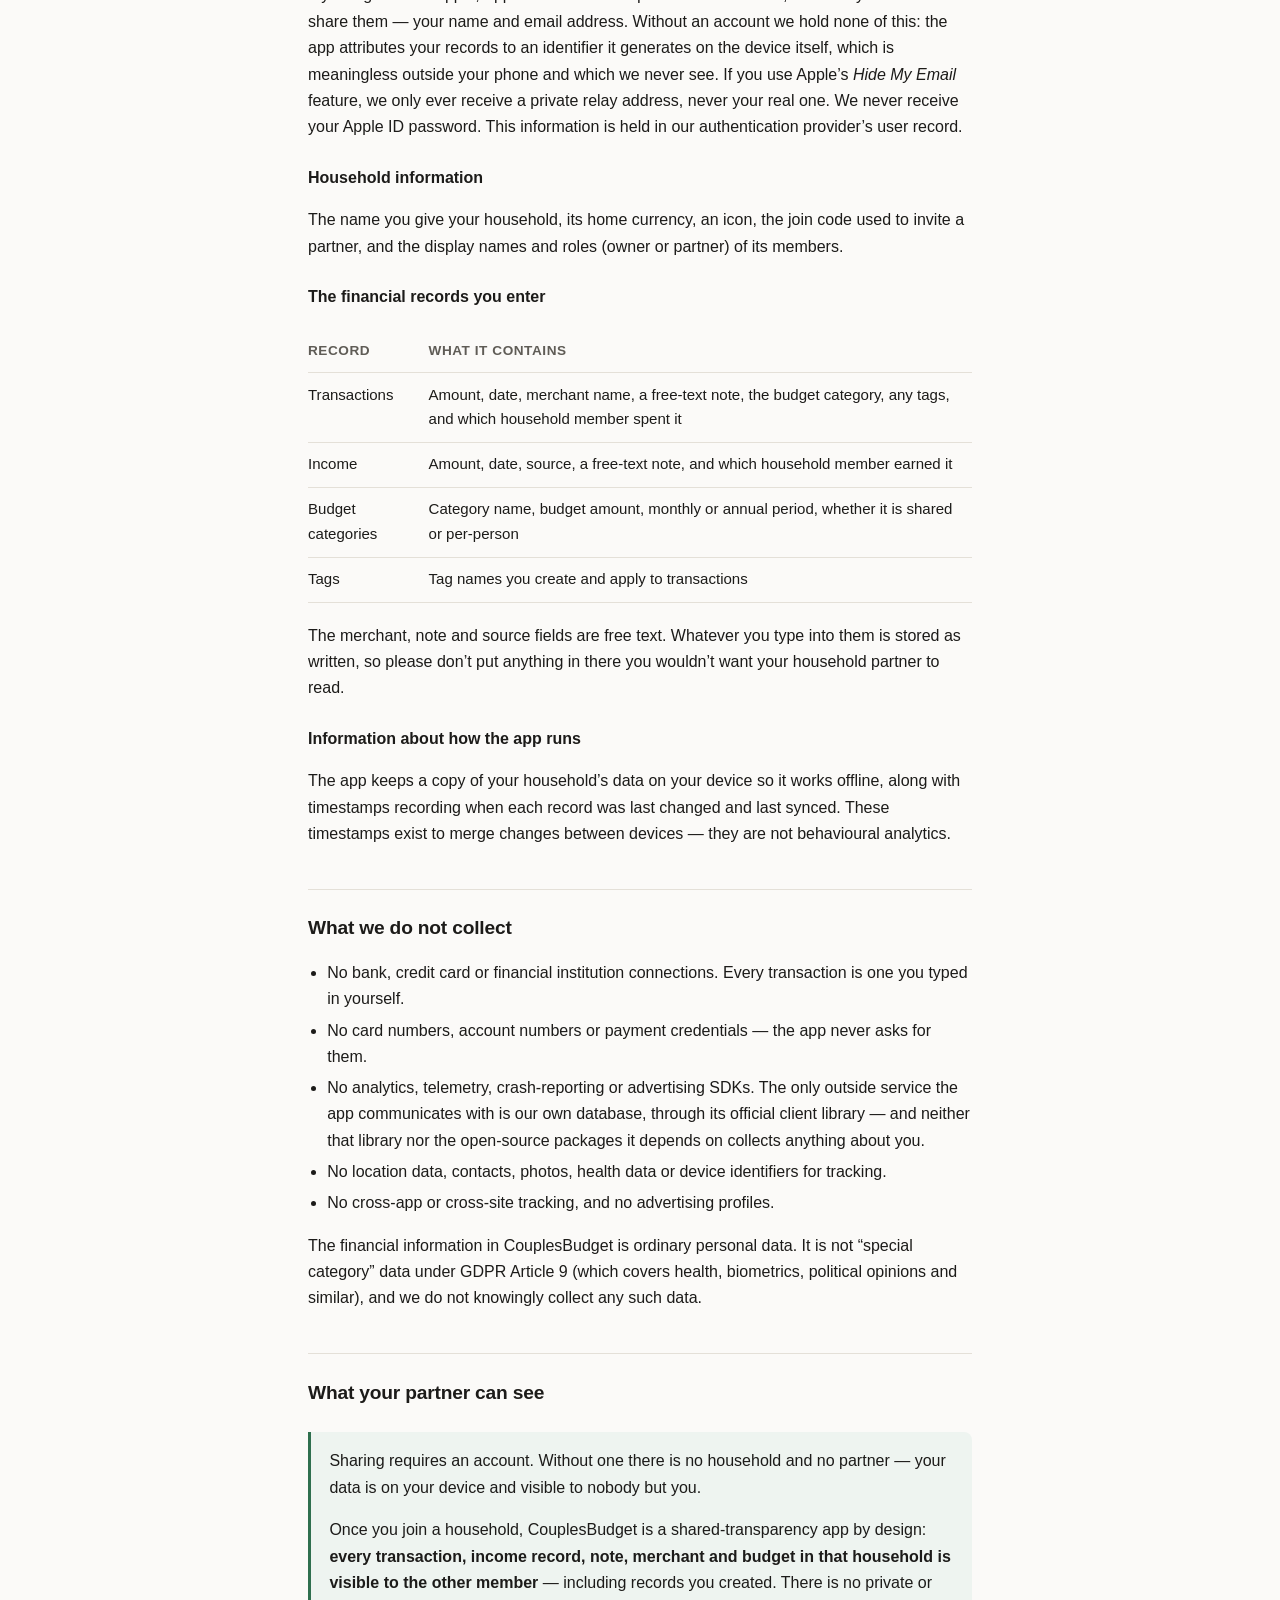
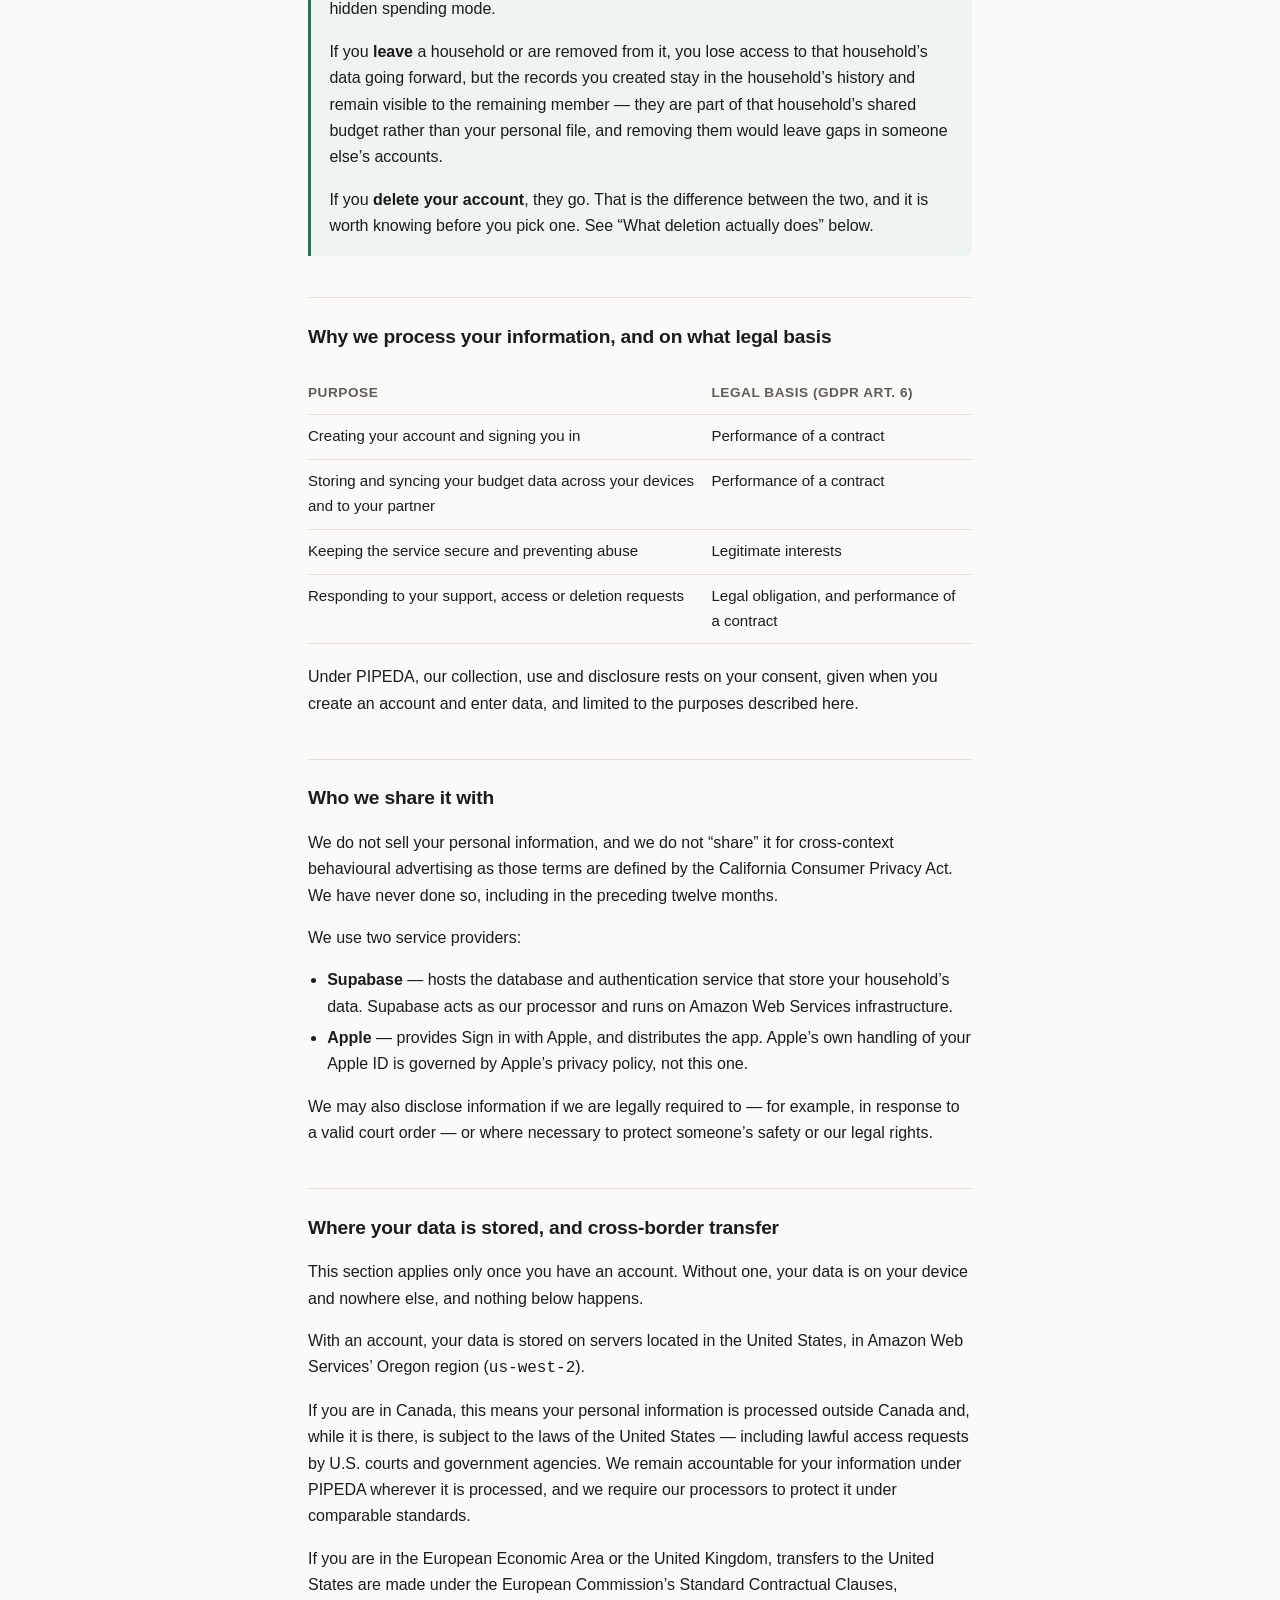
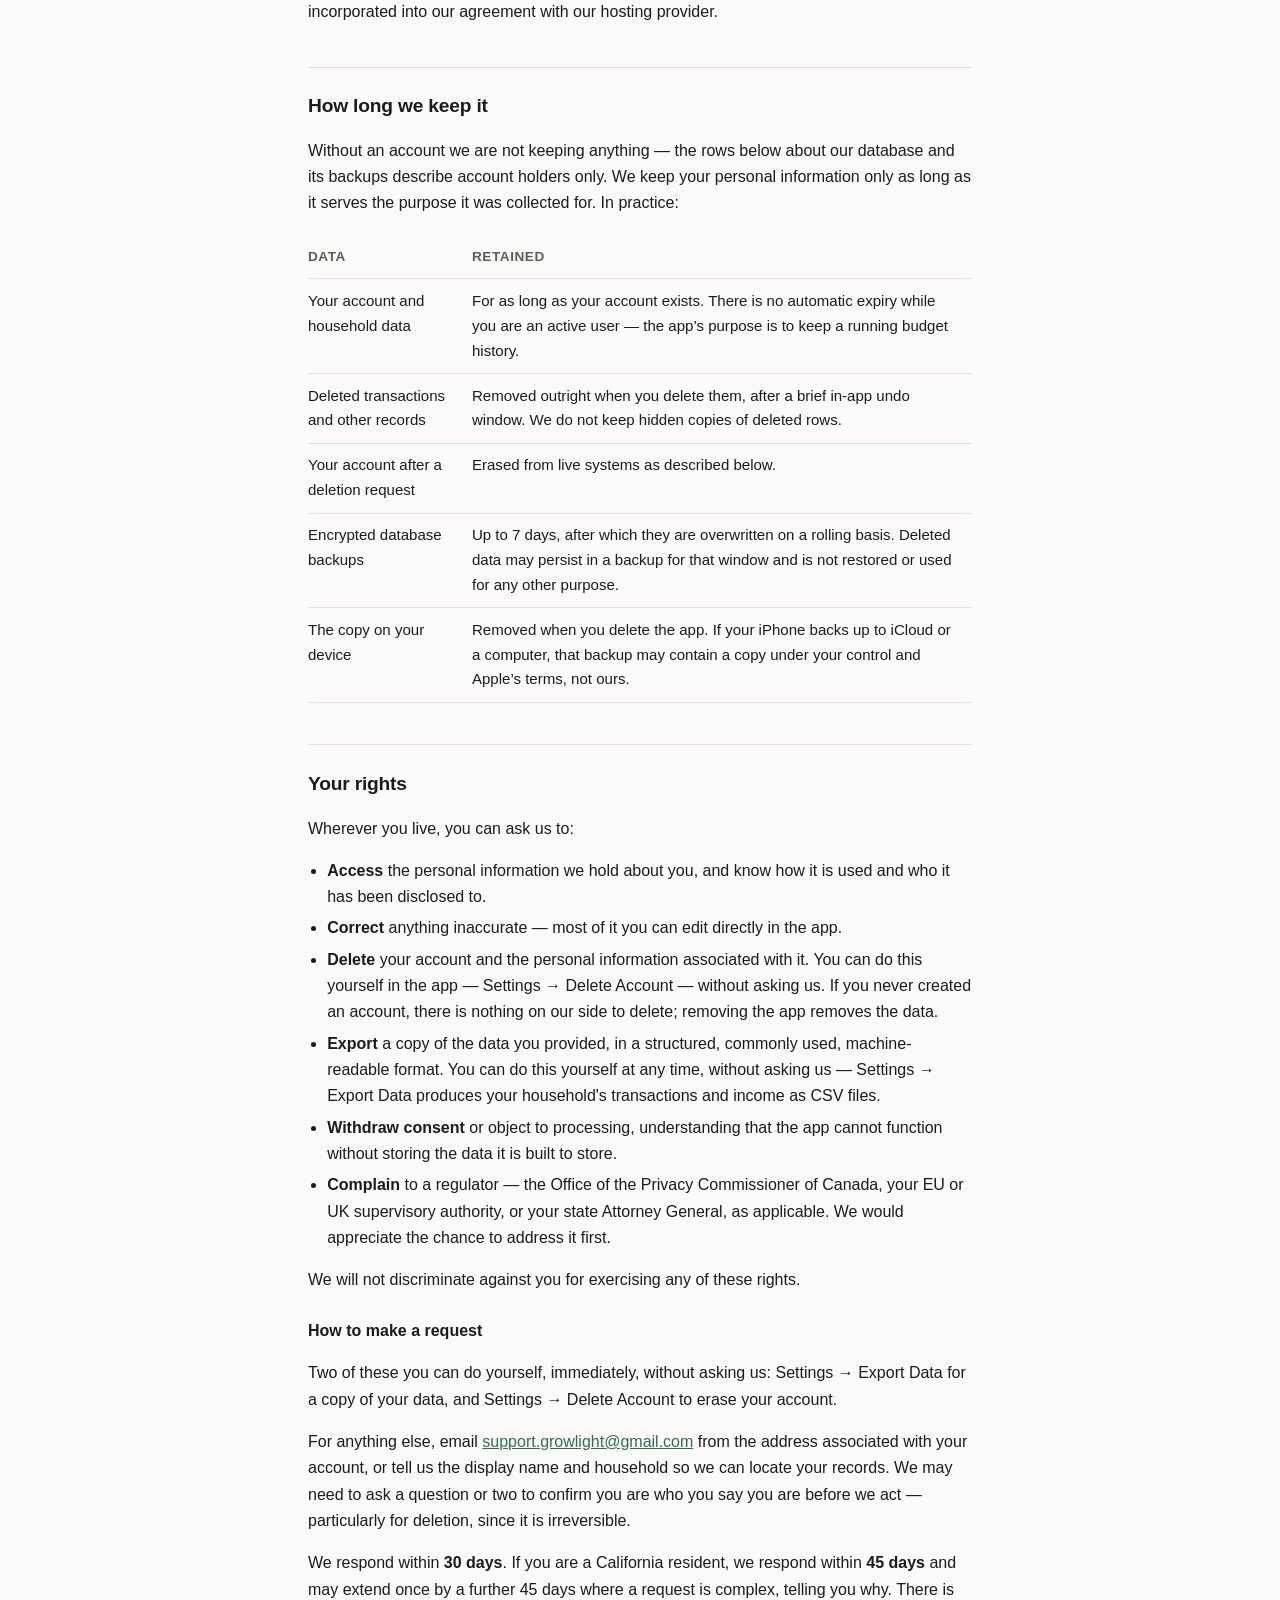
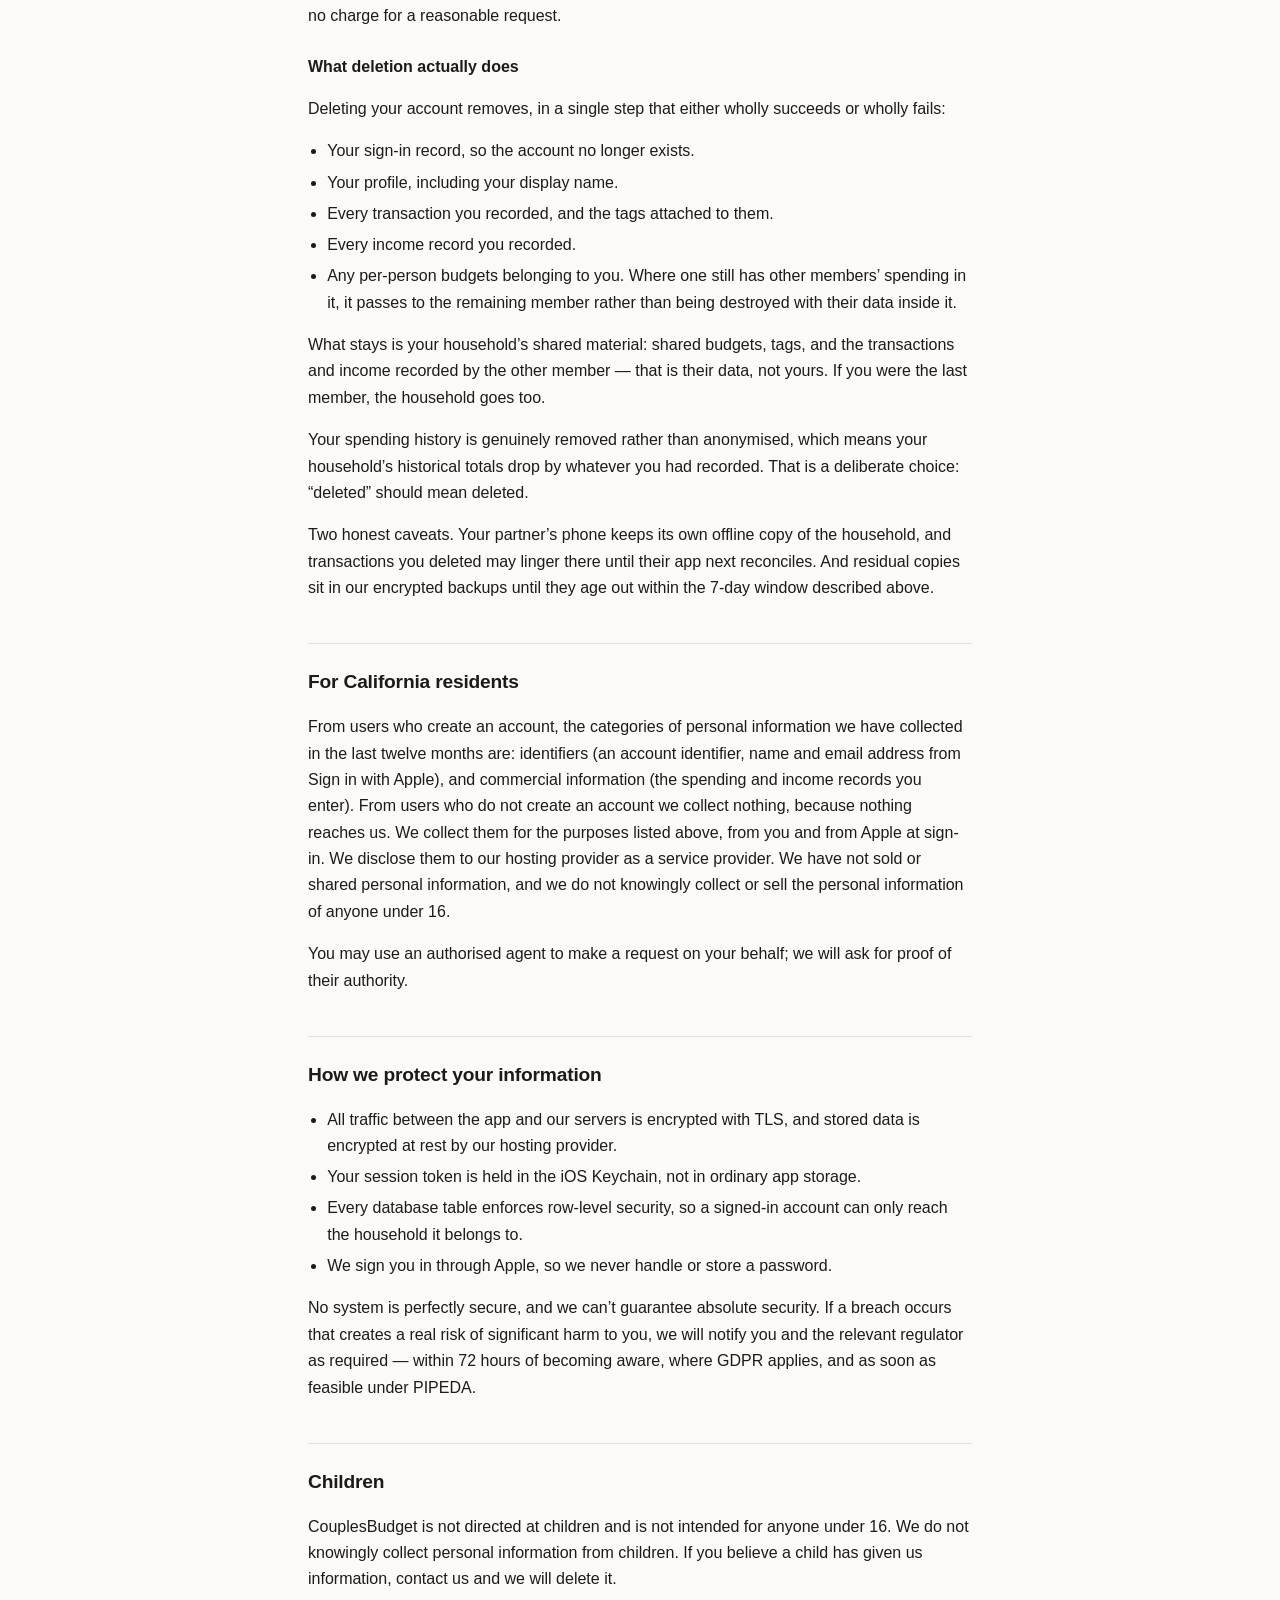
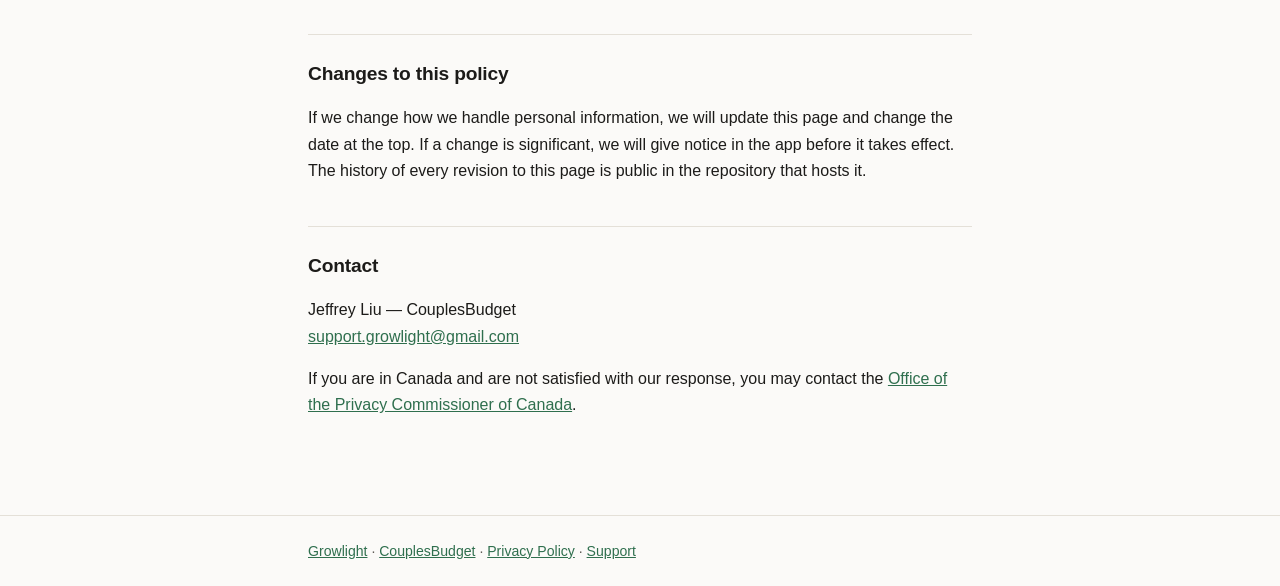
==== commit 2312f782: "Describe the account-free tier in the privacy policy The app has shipped a free tier that creates no" ====
--- a/couplesbudget/privacy/index.html
+++ b/couplesbudget/privacy/index.html
@@ -23,15 +23,40 @@
 <main class="wrap">
 
 <h1>Privacy Policy</h1>
-<p class="updated">Last updated: September 7, 2026</p>
+<p class="updated">Last updated: September 8, 2026</p>
 
 <div class="callout">
   <p><strong>The short version.</strong> CouplesBudget stores the budget information you type in
-  — amounts, dates, merchants, notes, categories — plus the account details Apple gives us when
-  you sign in. We don’t connect to your bank, we don’t run ads, and we don’t use analytics or
-  tracking SDKs of any kind. Your data is not sold or shared for advertising. Everything you
-  record is visible to the partner you share a household with — that is the point of the app.</p>
+  — amounts, dates, merchants, notes, categories. We don’t connect to your bank, we don’t run
+  ads, and we don’t use analytics or tracking SDKs of any kind. Your data is not sold or shared
+  for advertising.</p>
+  <p><strong>You can use the app without an account, and then nothing leaves your phone.</strong>
+  If you do create one, your household’s data syncs to our database and everything you record
+  becomes visible to the partner you share that household with — that is the point of the app.
+  Most of this policy describes the second case; the section immediately below says which parts
+  apply to you.</p>
 </div>
+
+<h2>Two ways to use the app, and why it matters here</h2>
+<p>CouplesBudget works with or without an account, and the difference decides most of what
+follows.</p>
+
+<h3>Without an account</h3>
+<p>If you have not signed in, <strong>the app never creates an account and your data never leaves
+your device</strong>. There is no sign-in, nothing is sent to our database, and we do not receive
+— and cannot see — anything you record. Your budget lives in the app’s storage on your phone,
+and the only copy anywhere else is whatever your own iPhone backup holds, under your control and
+Apple’s terms rather than ours.</p>
+<p>In this mode we are not processing your personal information at all, so the sections below
+about our database, cross-border transfer, sharing with our hosting provider, backups, and what a
+partner can see simply do not apply to you. Exporting still works: Settings → Export Data runs
+entirely on your device. There is no account to delete — deleting the app removes the data.</p>
+
+<h3>With an account</h3>
+<p>Signing in with Apple creates an account, and from that point your household’s data syncs to
+our database so it can reach your partner’s device and survive a lost phone. Everything else in
+this policy describes this case. If you sign in on a device that already has data, that existing
+data is moved into your new account at that point.</p>
 
 <h2>Who is responsible for your information</h2>
 <p>CouplesBudget is an independent app built and operated by Jeffrey Liu. For the purposes of
@@ -41,9 +66,11 @@
 
 <h2>What we collect</h2>
 
-<h3>Account and identity</h3>
-<p>You sign in with Apple. Apple sends us a unique account identifier, and — if you choose to
-share them — your name and email address. If you use Apple’s <em>Hide My Email</em> feature, we
+<h3>Account and identity <em>(only if you create an account)</em></h3>
+<p>If you sign in with Apple, Apple sends us a unique account identifier, and — if you choose to
+share them — your name and email address. Without an account we hold none of this: the app
+attributes your records to an identifier it generates on the device itself, which is meaningless
+outside your phone and which we never see. If you use Apple’s <em>Hide My Email</em> feature, we
 only ever receive a private relay address, never your real one. We never receive your Apple ID
 password. This information is held in our authentication provider’s user record.</p>
 
@@ -83,9 +110,12 @@
 
 <h2>What your partner can see</h2>
 <div class="callout">
-  <p>CouplesBudget is a shared-transparency app by design. When you join a household, <strong>every
-  transaction, income record, note, merchant and budget in that household is visible to the other
-  member</strong> — including records you created. There is no private or hidden spending mode.</p>
+  <p>Sharing requires an account. Without one there is no household and no partner — your data
+  is on your device and visible to nobody but you.</p>
+  <p>Once you join a household, CouplesBudget is a shared-transparency app by design:
+  <strong>every transaction, income record, note, merchant and budget in that household is
+  visible to the other member</strong> — including records you created. There is no private or
+  hidden spending mode.</p>
   <p>If you <strong>leave</strong> a household or are removed from it, you lose access to that
   household’s data going forward, but the records you created stay in the household’s history and
   remain visible to the remaining member — they are part of that household’s shared budget rather
@@ -123,8 +153,10 @@
 valid court order — or where necessary to protect someone’s safety or our legal rights.</p>
 
 <h2>Where your data is stored, and cross-border transfer</h2>
-<p>Your data is stored on servers located in the United States, in Amazon Web Services’ Oregon
-region (<code>us-west-2</code>).</p>
+<p>This section applies only once you have an account. Without one, your data is on your device
+and nowhere else, and nothing below happens.</p>
+<p>With an account, your data is stored on servers located in the United States, in Amazon Web
+Services’ Oregon region (<code>us-west-2</code>).</p>
 <p>If you are in Canada, this means your personal information is processed outside Canada and,
 while it is there, is subject to the laws of the United States — including lawful access requests
 by U.S. courts and government agencies. We remain accountable for your information under PIPEDA
@@ -134,8 +166,9 @@
 agreement with our hosting provider.</p>
 
 <h2>How long we keep it</h2>
-<p>We keep your personal information only as long as it serves the purpose it was collected for.
-In practice:</p>
+<p>Without an account we are not keeping anything — the rows below about our database and its
+backups describe account holders only. We keep your personal information only as long as it
+serves the purpose it was collected for. In practice:</p>
 <table>
   <thead><tr><th>Data</th><th>Retained</th></tr></thead>
   <tbody>
@@ -152,7 +185,7 @@
 <ul>
   <li><strong>Access</strong> the personal information we hold about you, and know how it is used and who it has been disclosed to.</li>
   <li><strong>Correct</strong> anything inaccurate — most of it you can edit directly in the app.</li>
-  <li><strong>Delete</strong> your account and the personal information associated with it. You can do this yourself in the app — Settings → Delete Account — without asking us.</li>
+  <li><strong>Delete</strong> your account and the personal information associated with it. You can do this yourself in the app — Settings → Delete Account — without asking us. If you never created an account, there is nothing on our side to delete; removing the app removes the data.</li>
   <li><strong>Export</strong> a copy of the data you provided, in a structured, commonly used, machine-readable format. You can do this yourself at any time, without asking us — Settings → Export Data produces your household's transactions and income as CSV files.</li>
   <li><strong>Withdraw consent</strong> or object to processing, understanding that the app cannot function without storing the data it is built to store.</li>
   <li><strong>Complain</strong> to a regulator — the Office of the Privacy Commissioner of Canada, your EU or UK supervisory authority, or your state Attorney General, as applicable. We would appreciate the chance to address it first.</li>
@@ -191,9 +224,10 @@
 in our encrypted backups until they age out within the 7-day window described above.</p>
 
 <h2>For California residents</h2>
-<p>The categories of personal information we have collected in the last twelve months are:
-identifiers (an account identifier, name and email address from Sign in with Apple), and
-commercial information (the spending and income records you enter). We collect them for the
+<p>From users who create an account, the categories of personal information we have collected in
+the last twelve months are: identifiers (an account identifier, name and email address from Sign
+in with Apple), and commercial information (the spending and income records you enter). From
+users who do not create an account we collect nothing, because nothing reaches us. We collect them for the
 purposes listed above, from you and from Apple at sign-in. We disclose them to our hosting
 provider as a service provider. We have not sold or shared personal information, and we do not
 knowingly collect or sell the personal information of anyone under 16.</p>
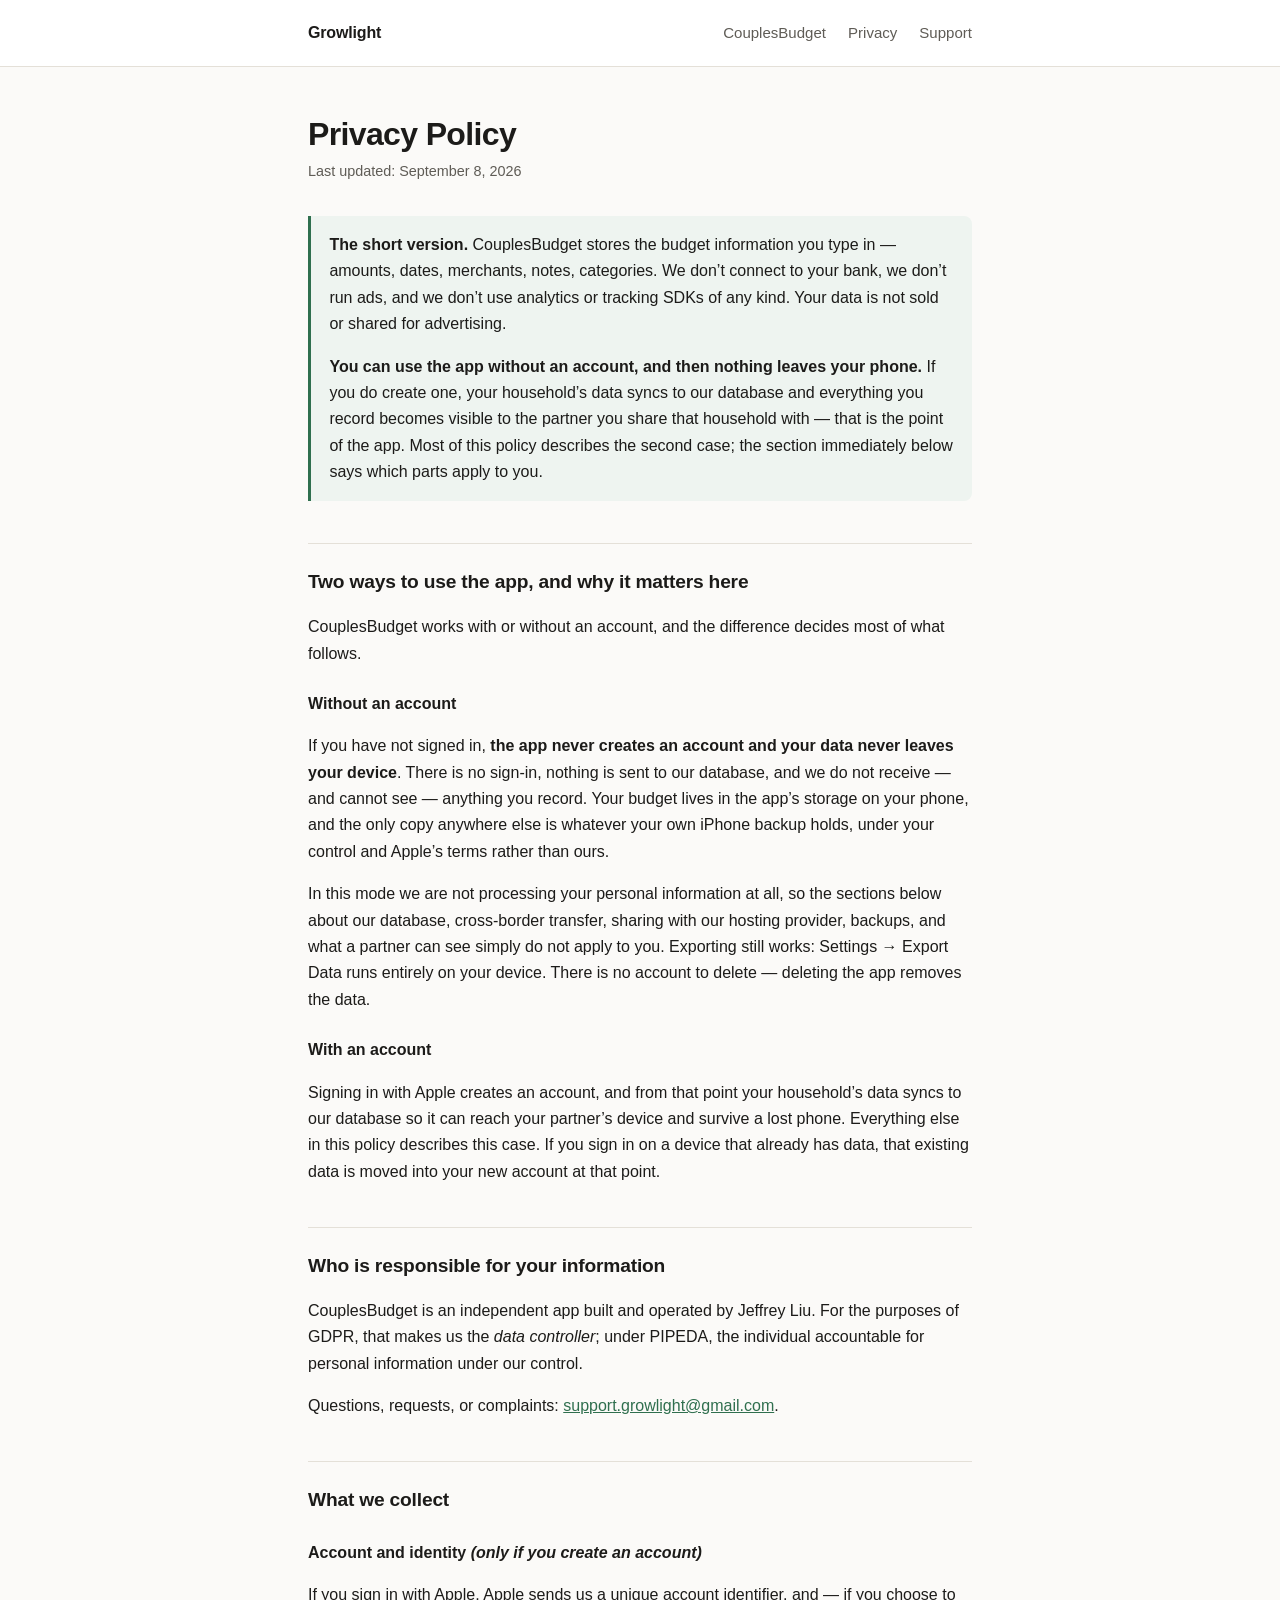
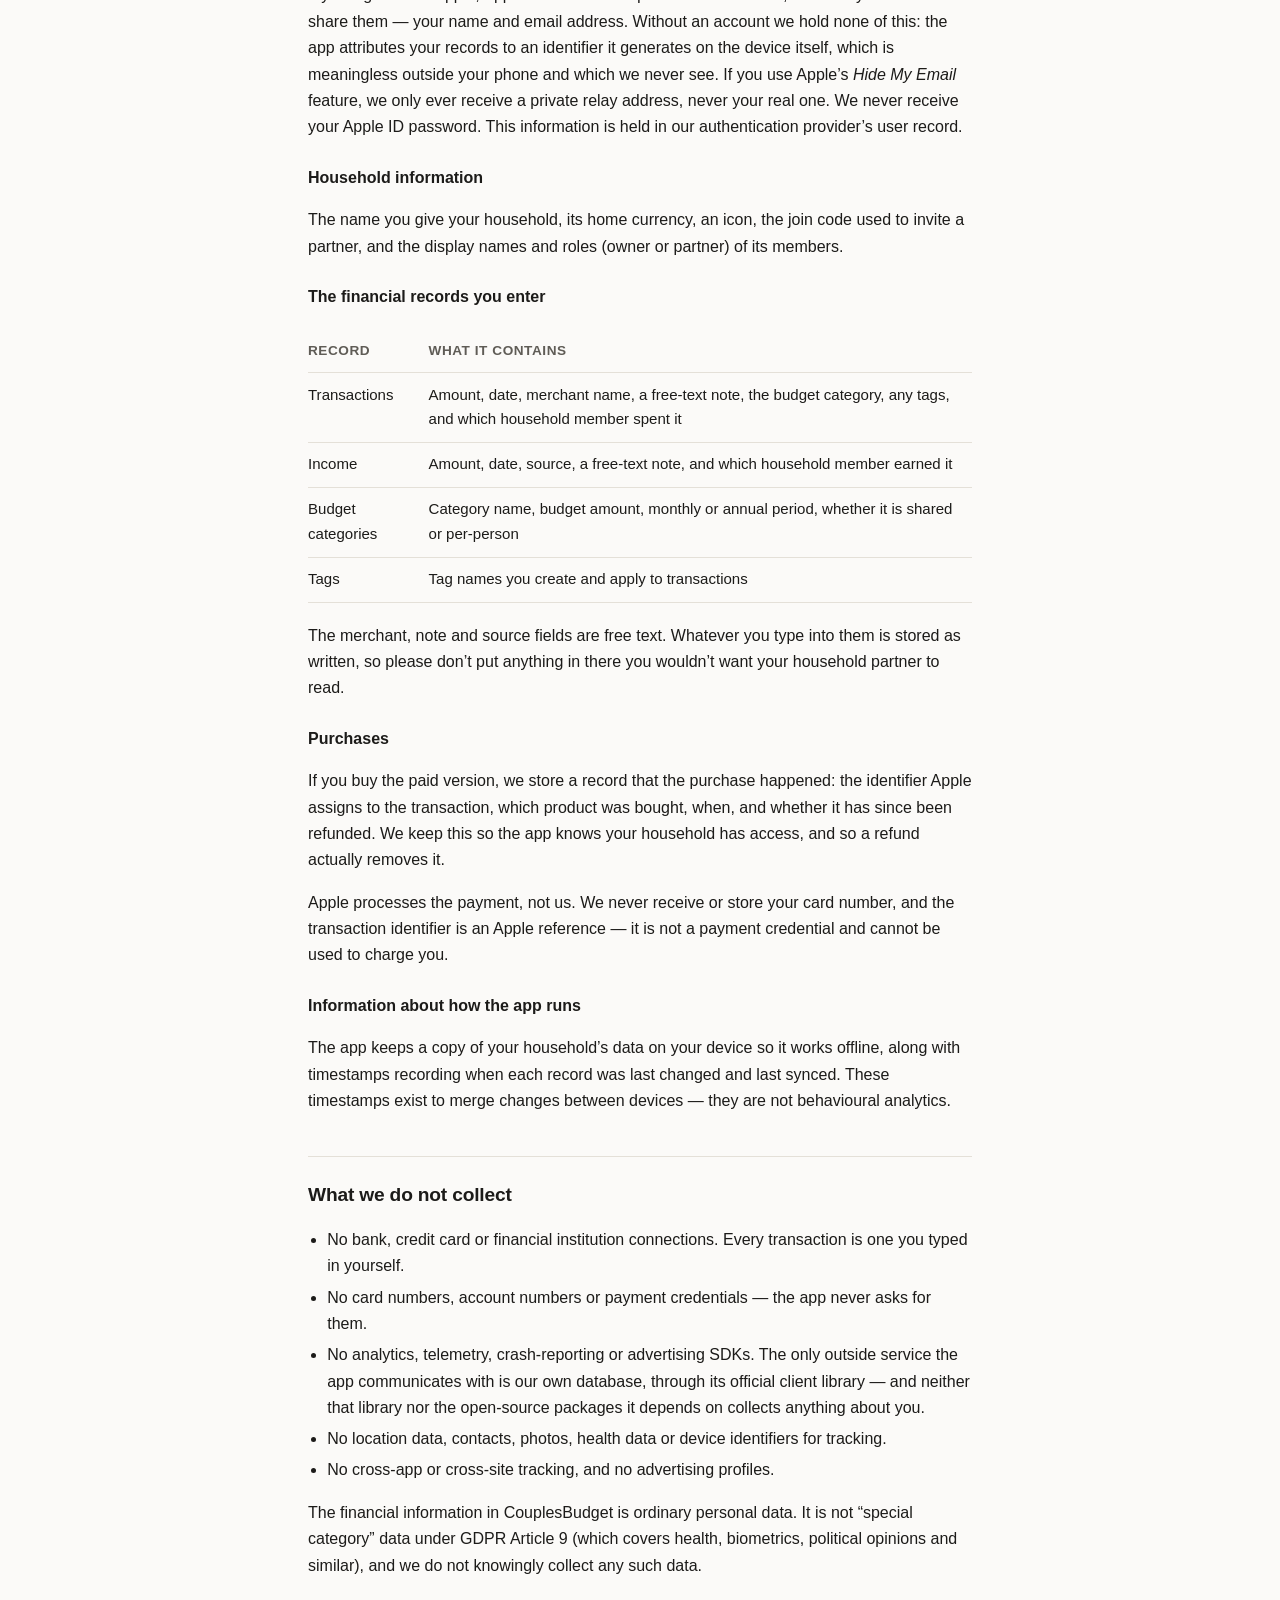
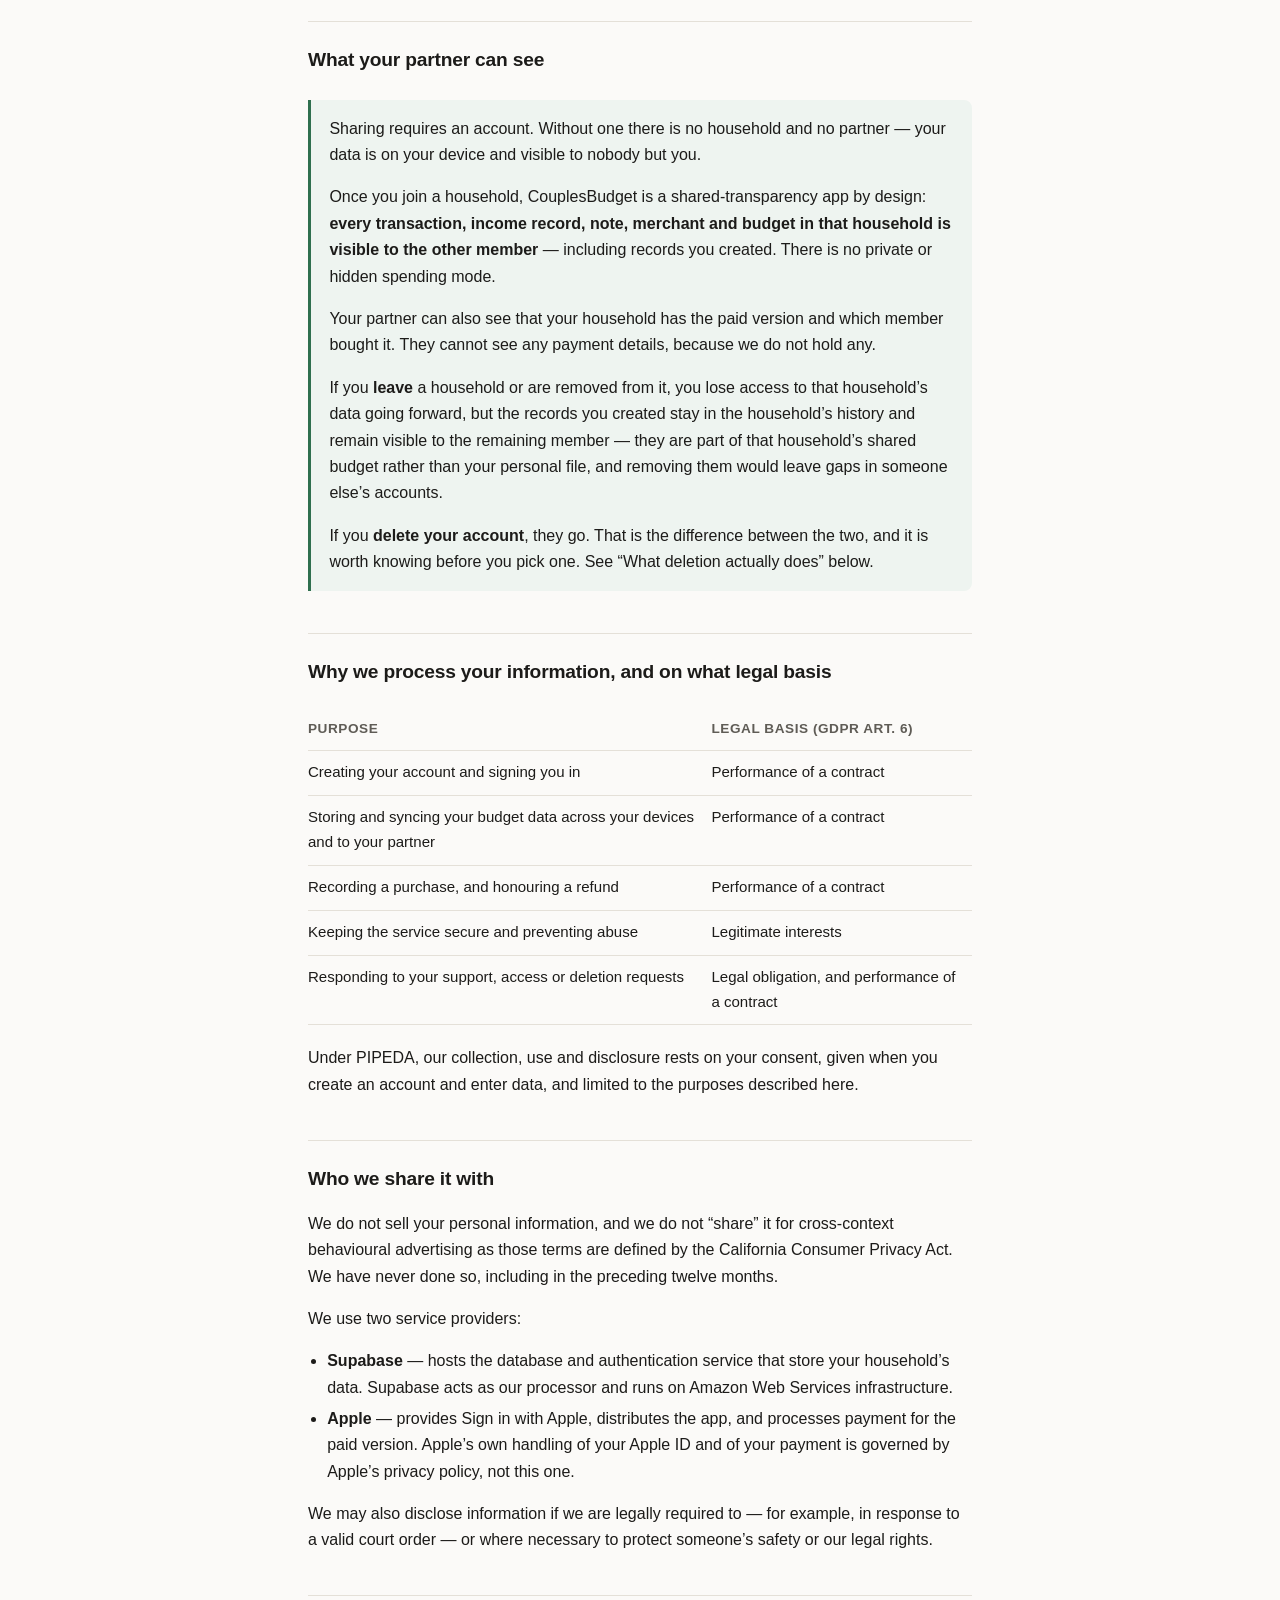
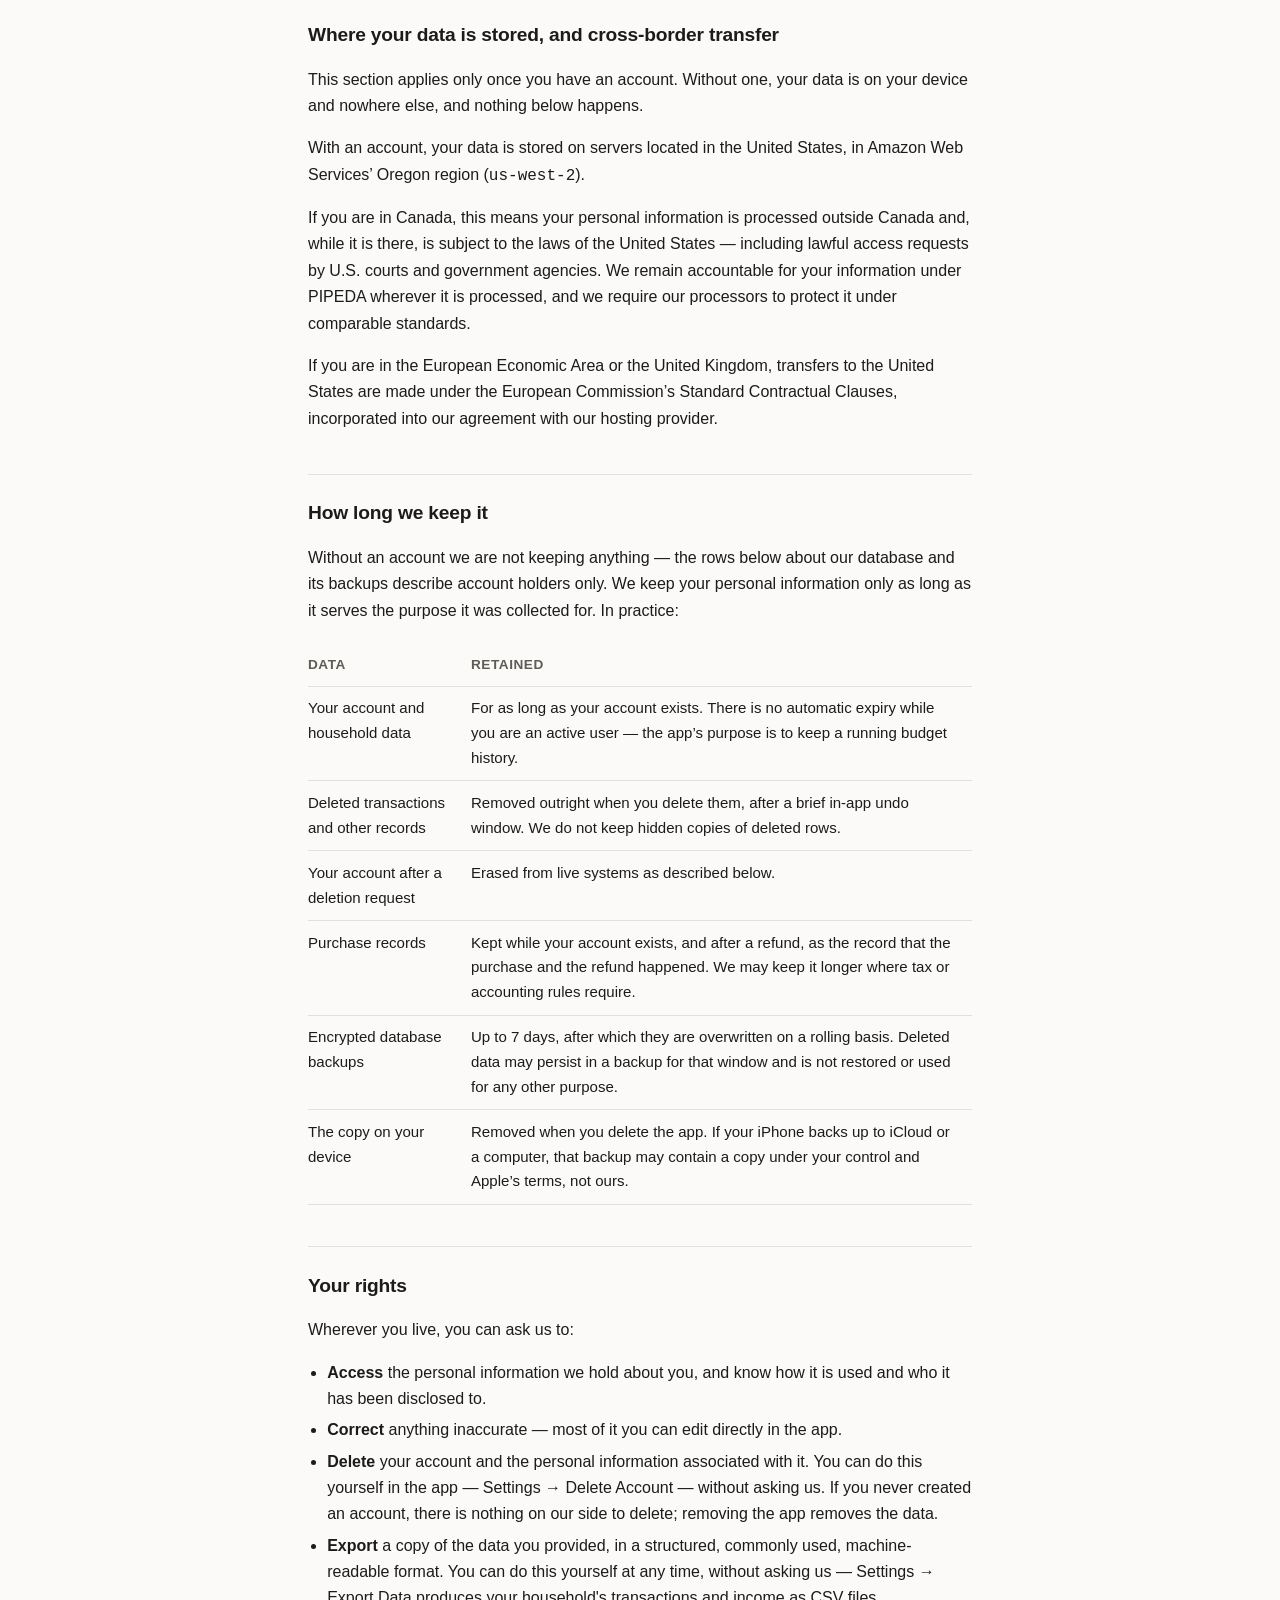
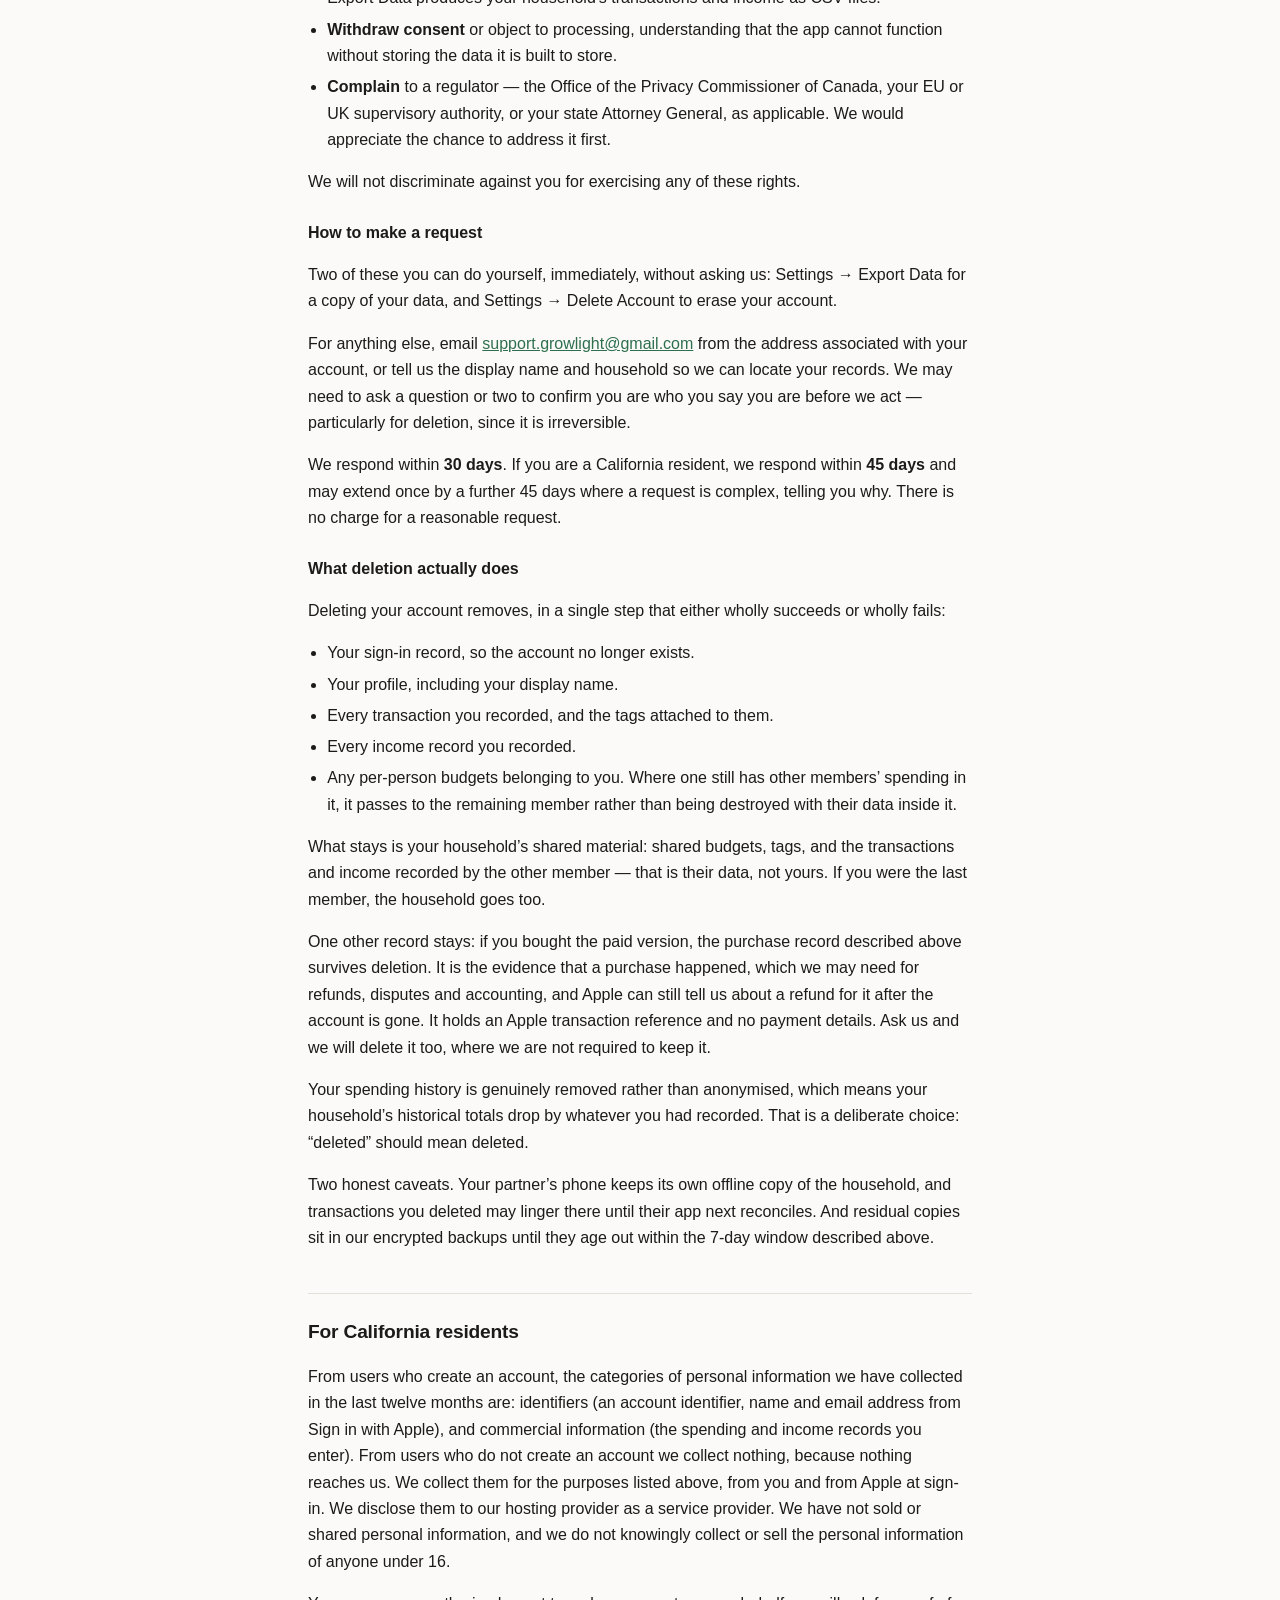
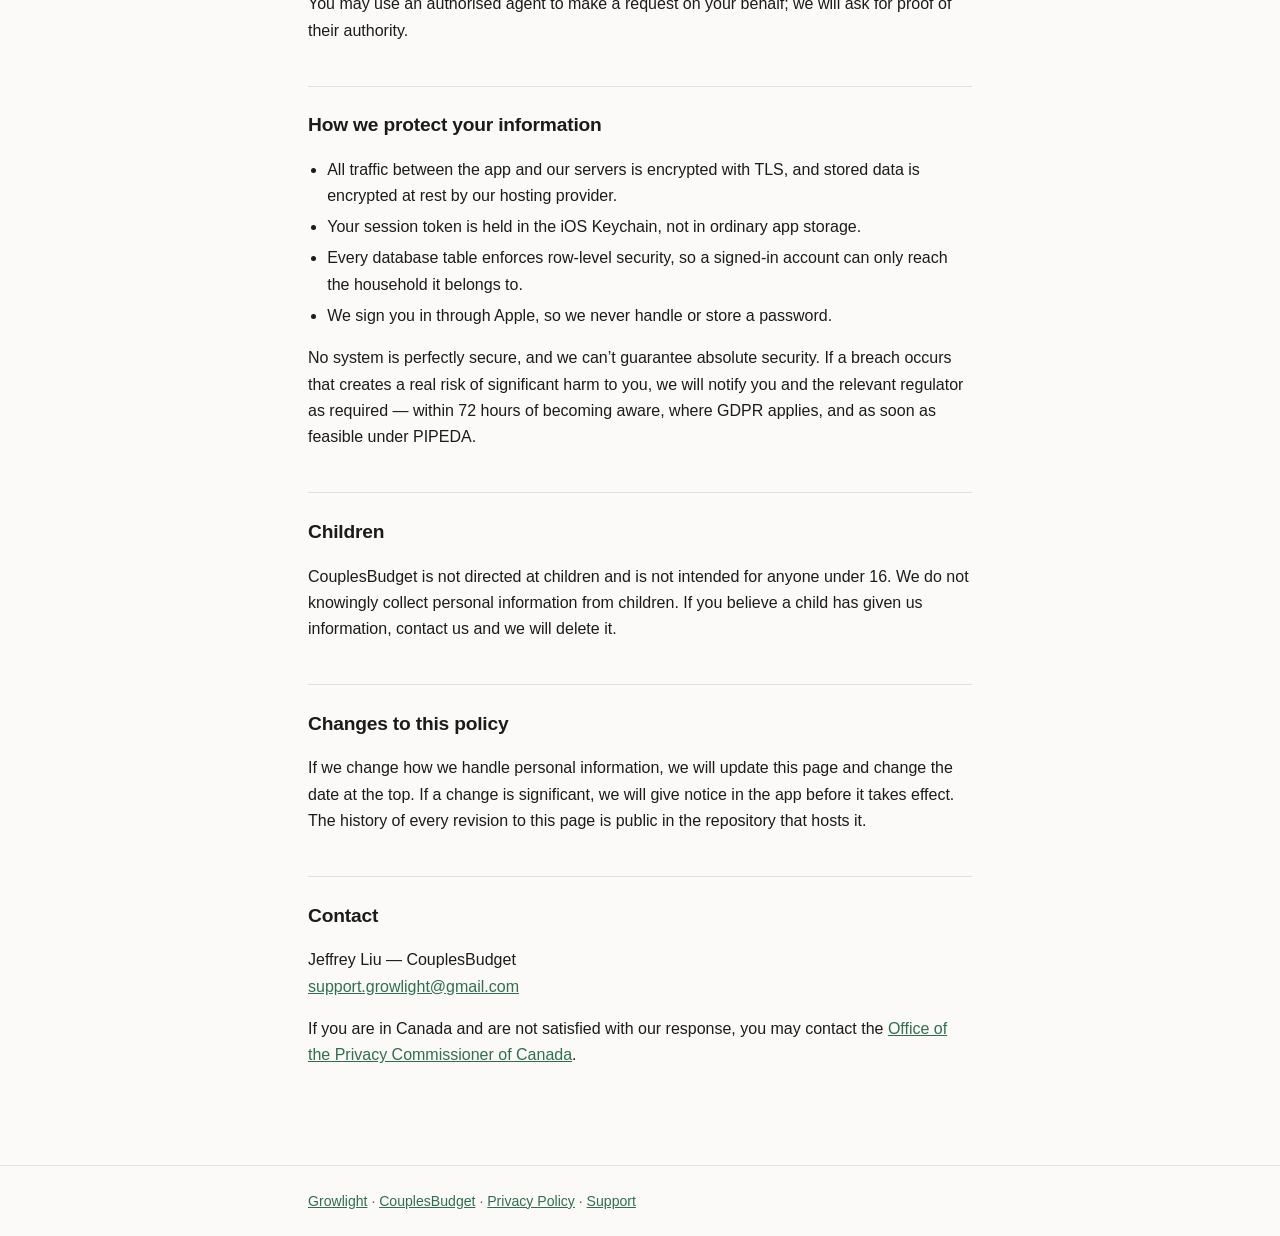
==== commit bb1fb5c8: "Disclose purchase records in the CouplesBudget privacy policy The paid tier stores a purchase record" ====
--- a/couplesbudget/privacy/index.html
+++ b/couplesbudget/privacy/index.html
@@ -91,6 +91,14 @@
 <p>The merchant, note and source fields are free text. Whatever you type into them is stored as
 written, so please don’t put anything in there you wouldn’t want your household partner to read.</p>
 
+<h3>Purchases</h3>
+<p>If you buy the paid version, we store a record that the purchase happened: the identifier Apple
+assigns to the transaction, which product was bought, when, and whether it has since been refunded.
+We keep this so the app knows your household has access, and so a refund actually removes it.</p>
+<p>Apple processes the payment, not us. We never receive or store your card number, and the
+transaction identifier is an Apple reference — it is not a payment credential and cannot be used to
+charge you.</p>
+
 <h3>Information about how the app runs</h3>
 <p>The app keeps a copy of your household’s data on your device so it works offline, along with
 timestamps recording when each record was last changed and last synced. These timestamps exist to
@@ -116,6 +124,8 @@
   <strong>every transaction, income record, note, merchant and budget in that household is
   visible to the other member</strong> — including records you created. There is no private or
   hidden spending mode.</p>
+  <p>Your partner can also see that your household has the paid version and which member bought
+  it. They cannot see any payment details, because we do not hold any.</p>
   <p>If you <strong>leave</strong> a household or are removed from it, you lose access to that
   household’s data going forward, but the records you created stay in the household’s history and
   remain visible to the remaining member — they are part of that household’s shared budget rather
@@ -130,6 +140,7 @@
   <tbody>
     <tr><td>Creating your account and signing you in</td><td>Performance of a contract</td></tr>
     <tr><td>Storing and syncing your budget data across your devices and to your partner</td><td>Performance of a contract</td></tr>
+    <tr><td>Recording a purchase, and honouring a refund</td><td>Performance of a contract</td></tr>
     <tr><td>Keeping the service secure and preventing abuse</td><td>Legitimate interests</td></tr>
     <tr><td>Responding to your support, access or deletion requests</td><td>Legal obligation, and performance of a contract</td></tr>
   </tbody>
@@ -146,8 +157,9 @@
   <li><strong>Supabase</strong> — hosts the database and authentication service that store your
   household’s data. Supabase acts as our processor and runs on Amazon Web Services
   infrastructure.</li>
-  <li><strong>Apple</strong> — provides Sign in with Apple, and distributes the app. Apple’s own
-  handling of your Apple ID is governed by Apple’s privacy policy, not this one.</li>
+  <li><strong>Apple</strong> — provides Sign in with Apple, distributes the app, and processes
+  payment for the paid version. Apple’s own handling of your Apple ID and of your payment is
+  governed by Apple’s privacy policy, not this one.</li>
 </ul>
 <p>We may also disclose information if we are legally required to — for example, in response to a
 valid court order — or where necessary to protect someone’s safety or our legal rights.</p>
@@ -175,6 +187,7 @@
     <tr><td>Your account and household data</td><td>For as long as your account exists. There is no automatic expiry while you are an active user — the app’s purpose is to keep a running budget history.</td></tr>
     <tr><td>Deleted transactions and other records</td><td>Removed outright when you delete them, after a brief in-app undo window. We do not keep hidden copies of deleted rows.</td></tr>
     <tr><td>Your account after a deletion request</td><td>Erased from live systems as described below.</td></tr>
+    <tr><td>Purchase records</td><td>Kept while your account exists, and after a refund, as the record that the purchase and the refund happened. We may keep it longer where tax or accounting rules require.</td></tr>
     <tr><td>Encrypted database backups</td><td>Up to 7 days, after which they are overwritten on a rolling basis. Deleted data may persist in a backup for that window and is not restored or used for any other purpose.</td></tr>
     <tr><td>The copy on your device</td><td>Removed when you delete the app. If your iPhone backs up to iCloud or a computer, that backup may contain a copy under your control and Apple’s terms, not ours.</td></tr>
   </tbody>
@@ -216,6 +229,11 @@
 <p>What stays is your household’s shared material: shared budgets, tags, and the transactions and
 income recorded by the other member — that is their data, not yours. If you were the last member,
 the household goes too.</p>
+<p>One other record stays: if you bought the paid version, the purchase record described above
+survives deletion. It is the evidence that a purchase happened, which we may need for refunds,
+disputes and accounting, and Apple can still tell us about a refund for it after the account is
+gone. It holds an Apple transaction reference and no payment details. Ask us and we will delete it
+too, where we are not required to keep it.</p>
 <p>Your spending history is genuinely removed rather than anonymised, which means your household’s
 historical totals drop by whatever you had recorded. That is a deliberate choice: “deleted” should
 mean deleted.</p>
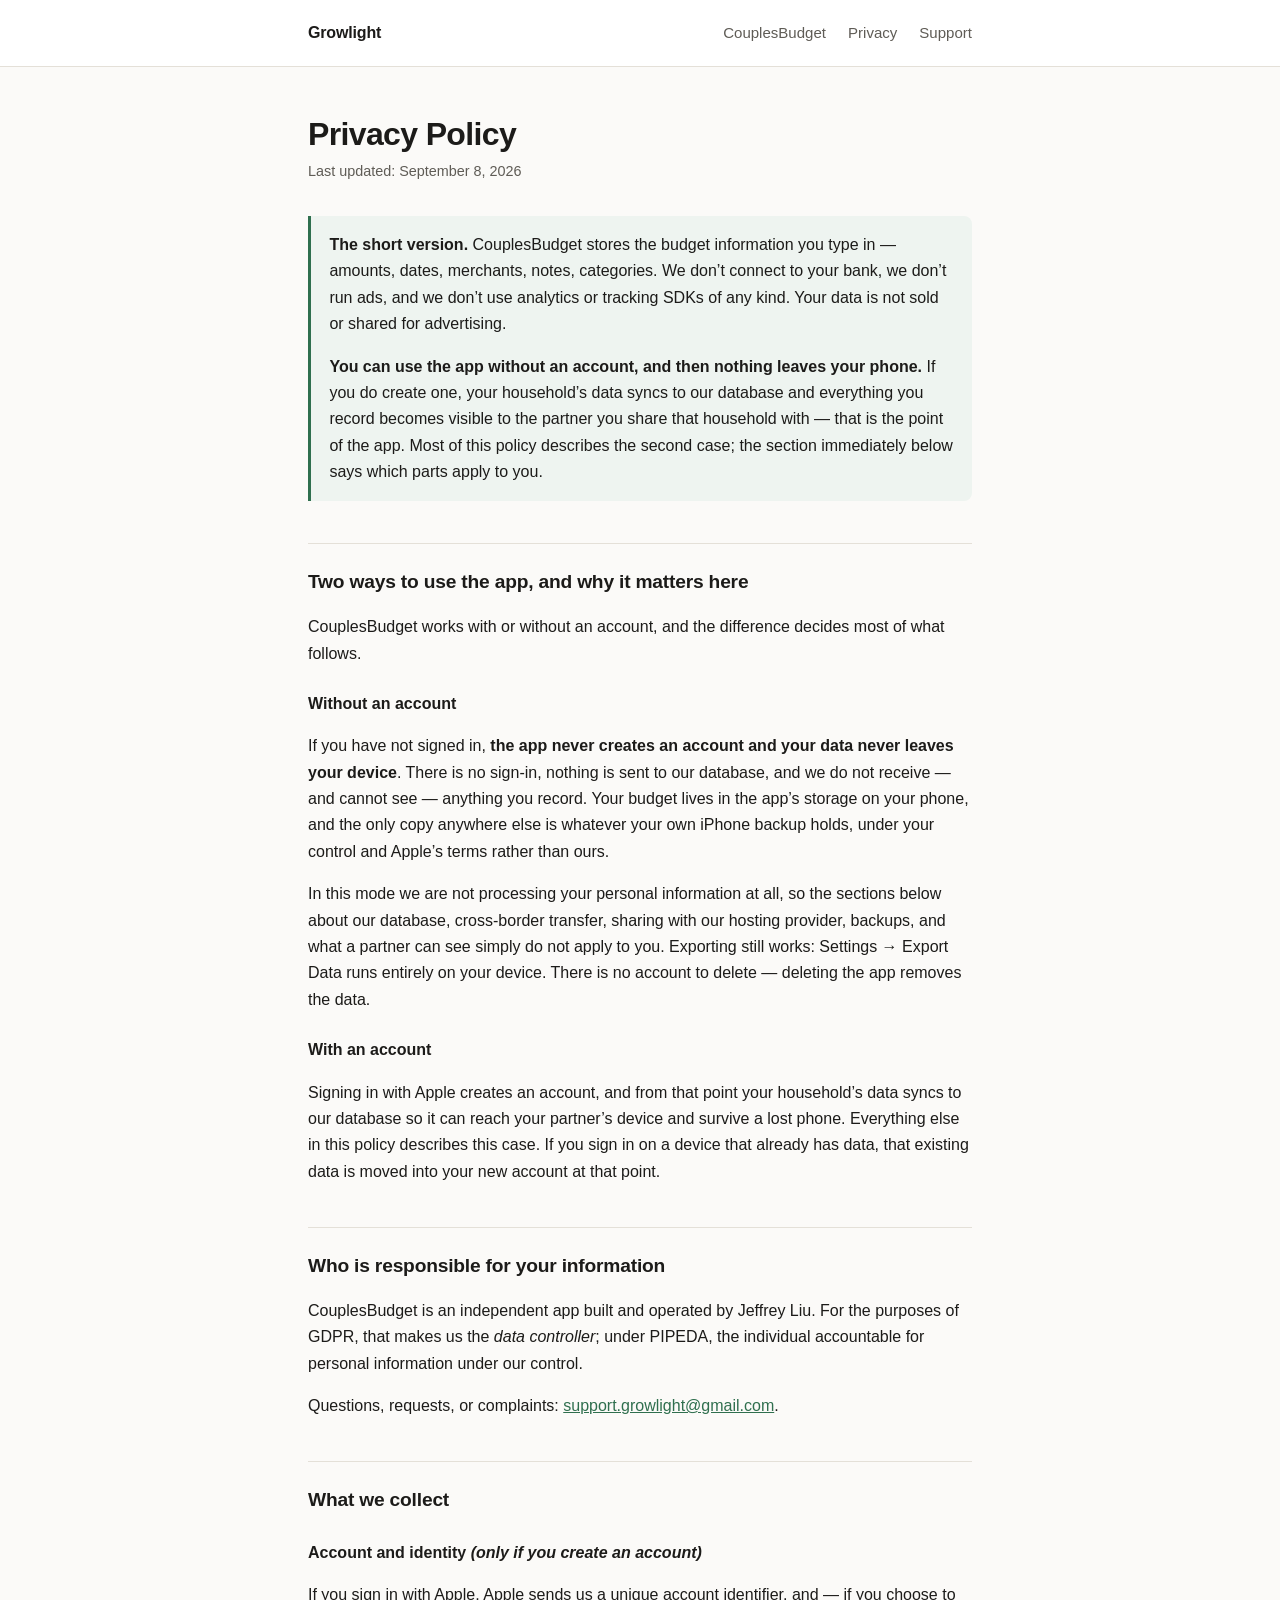
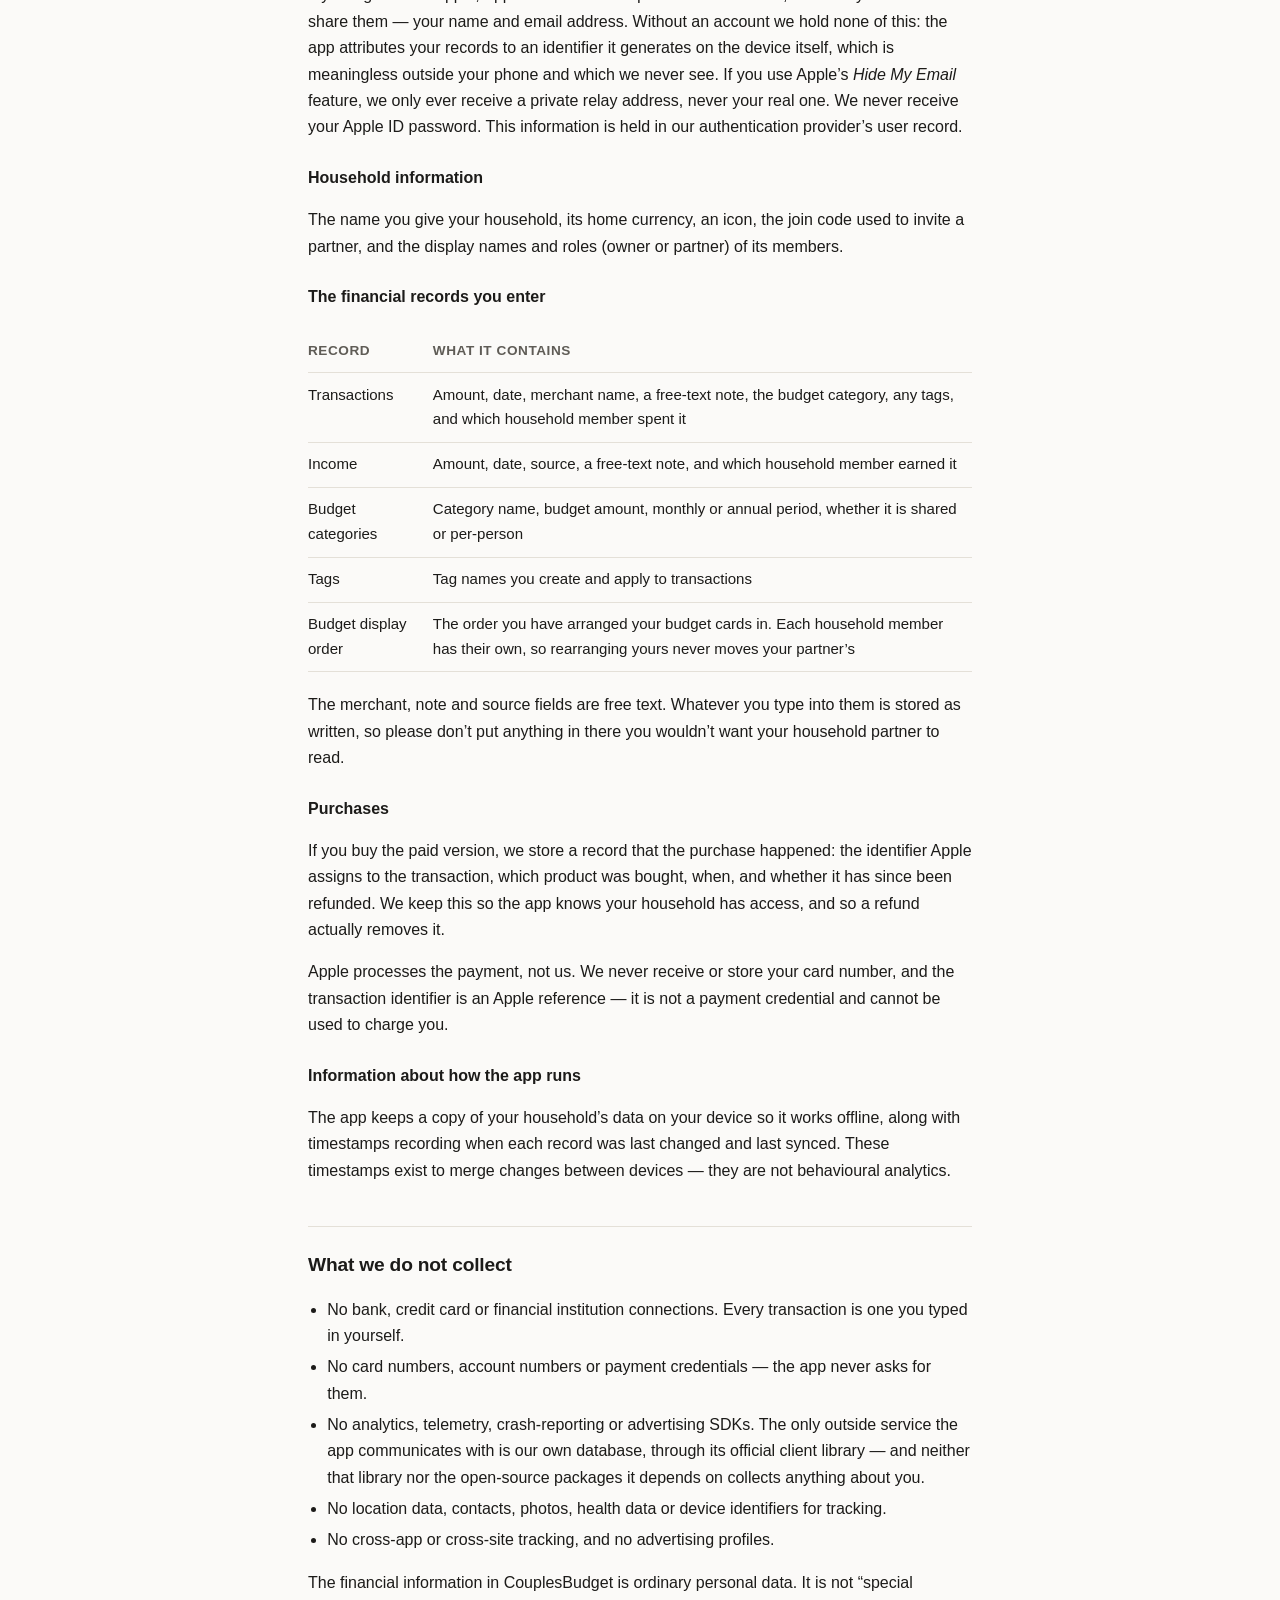
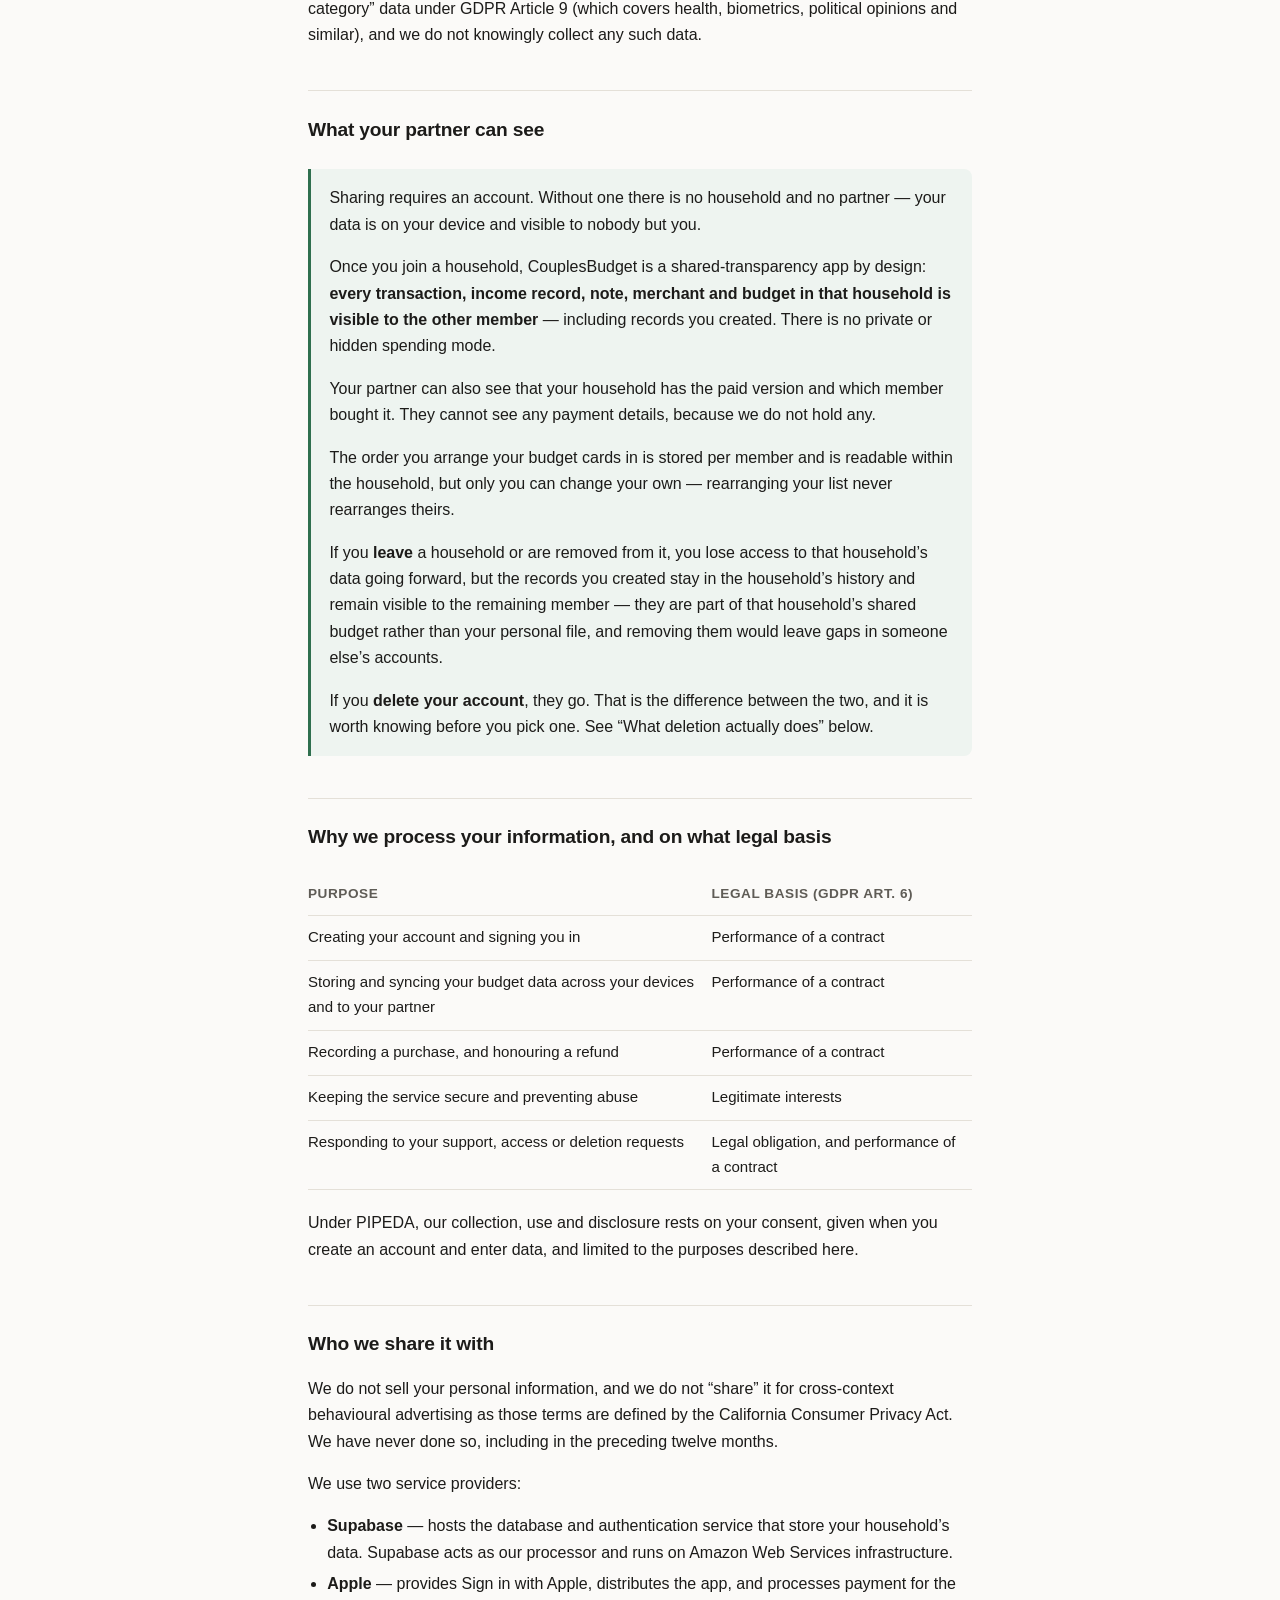
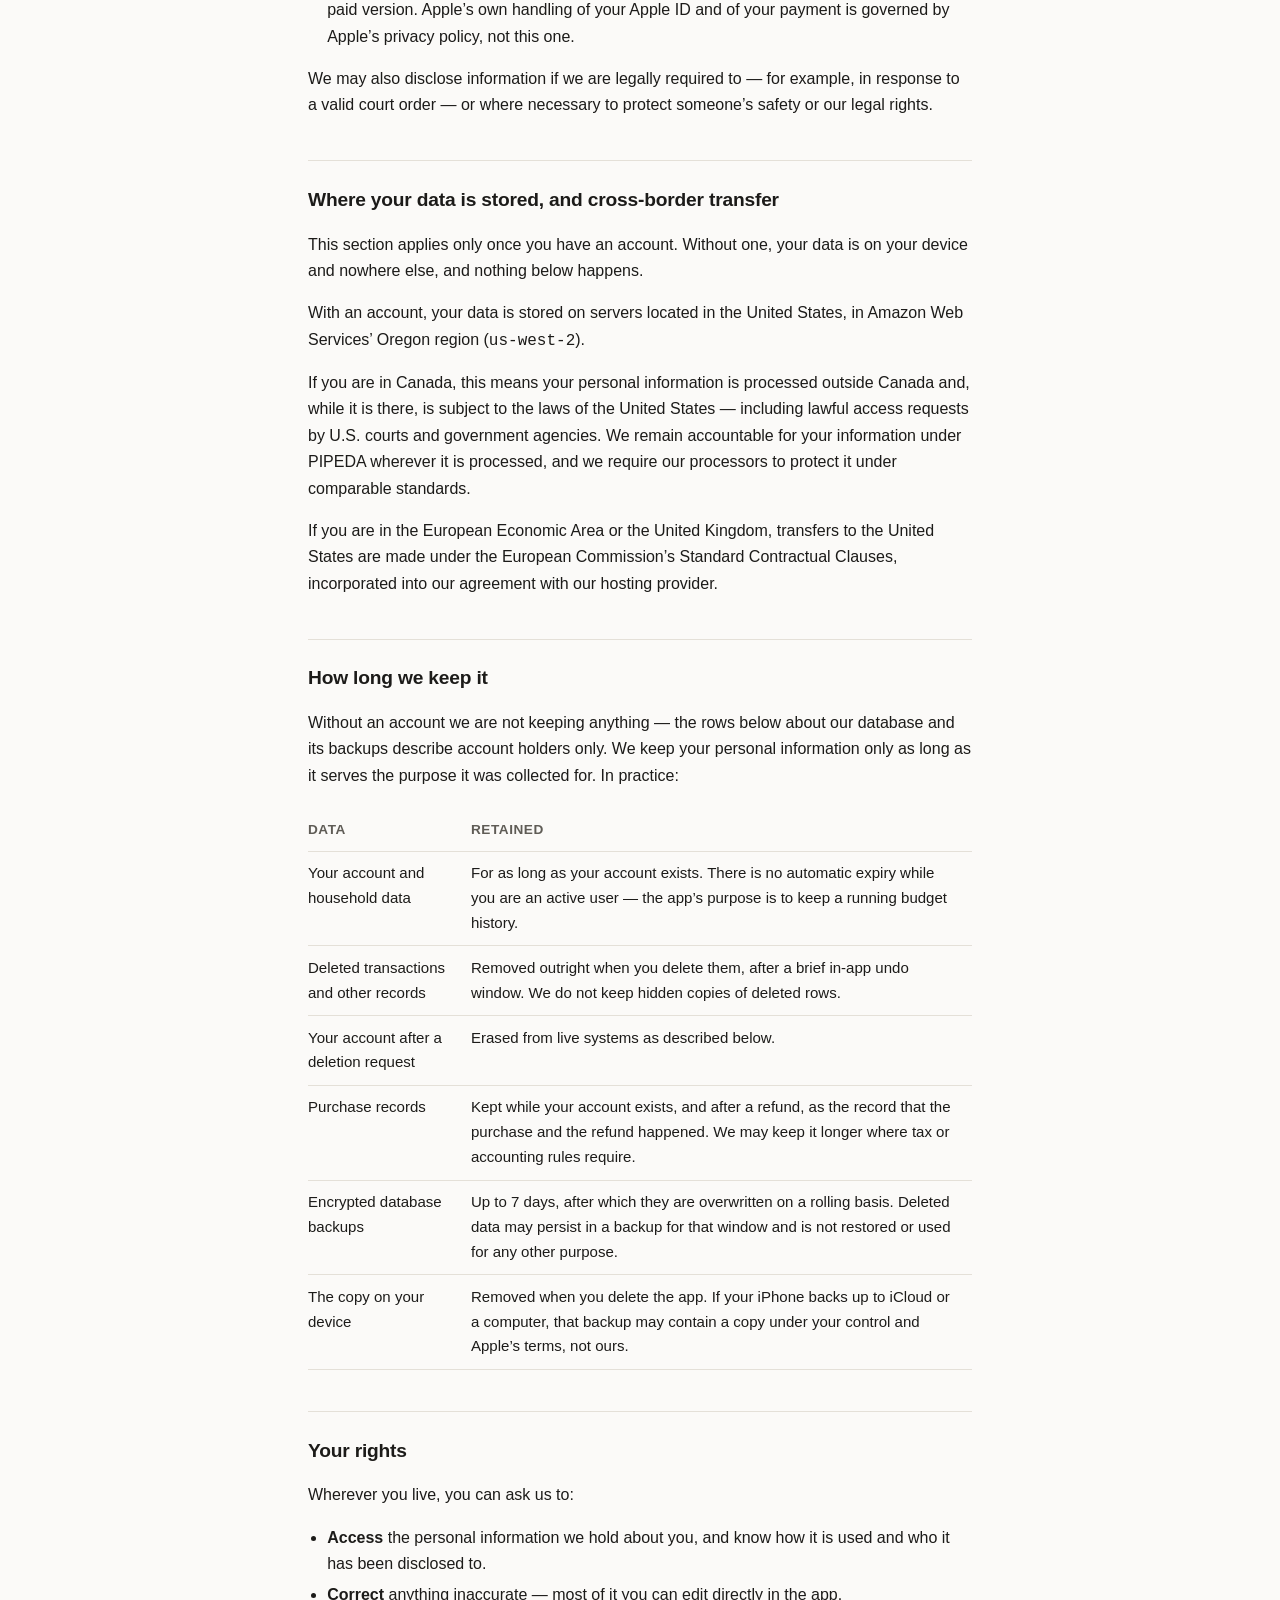
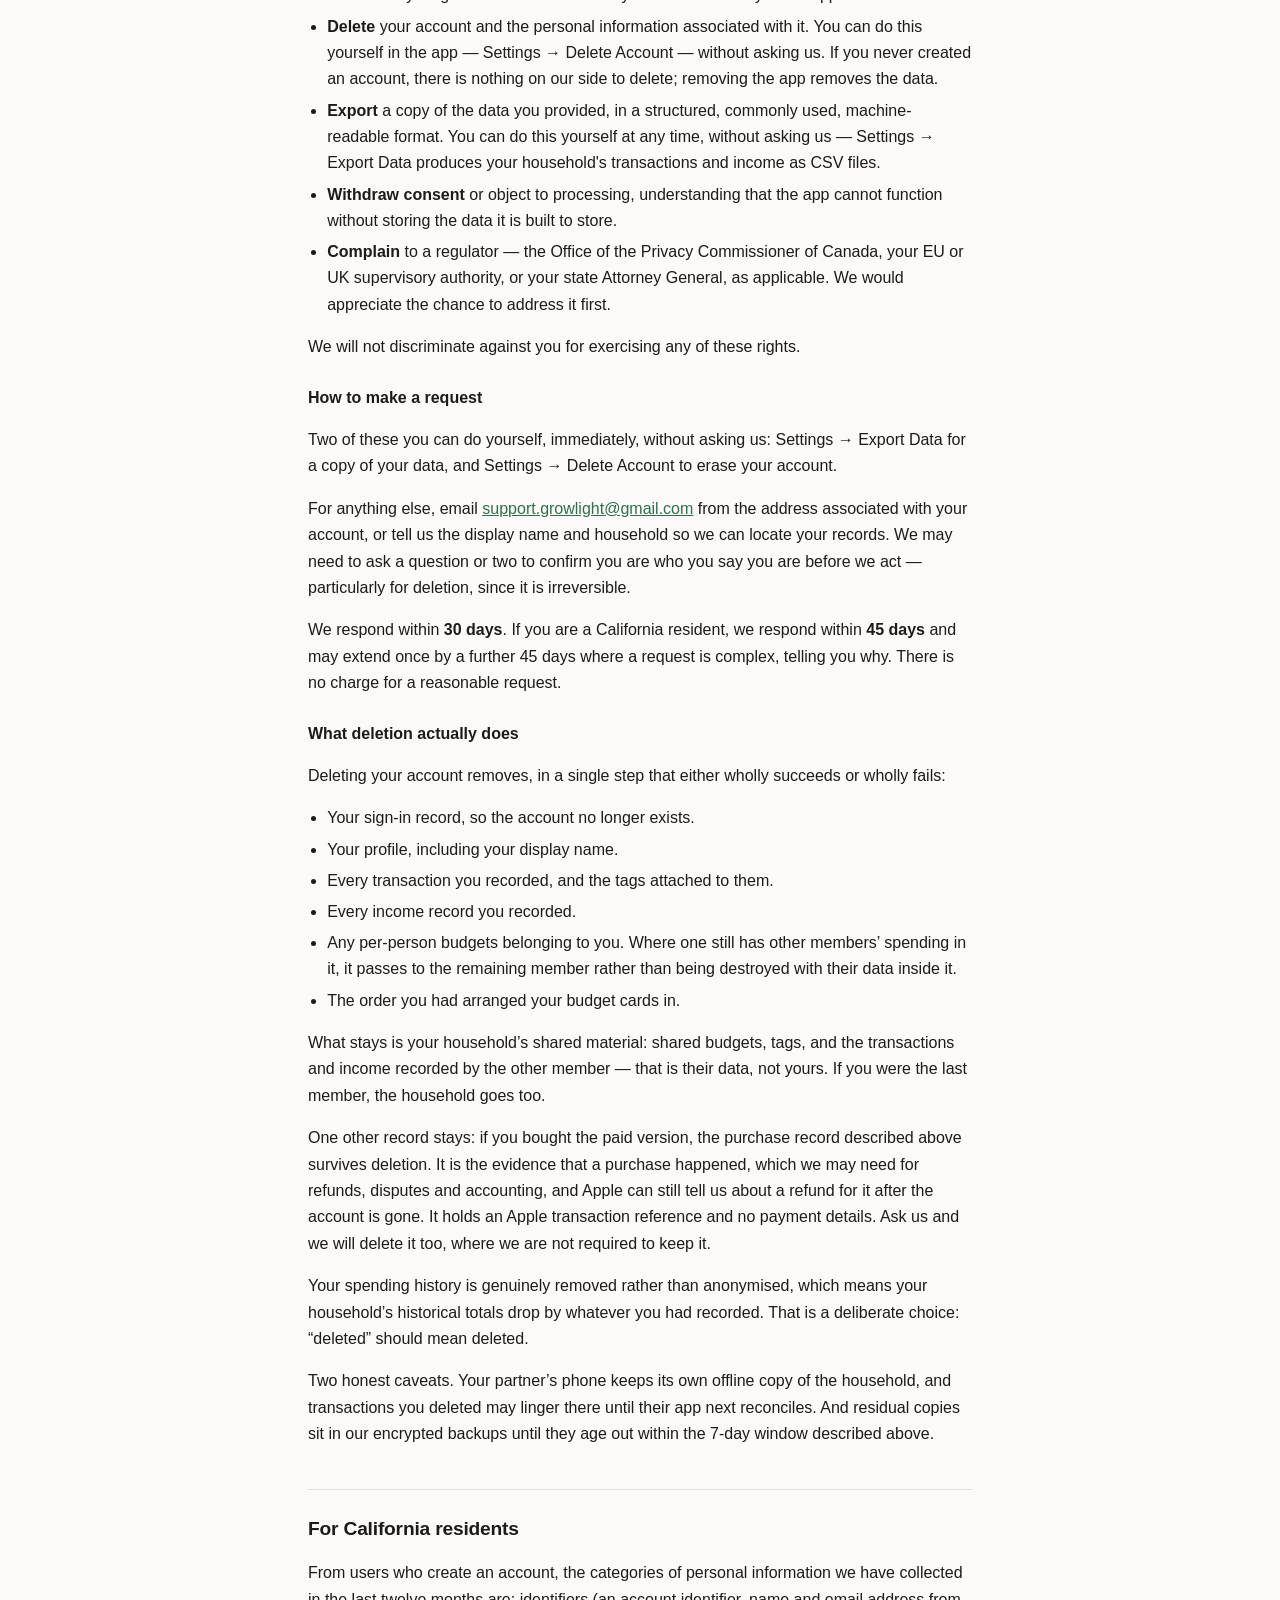
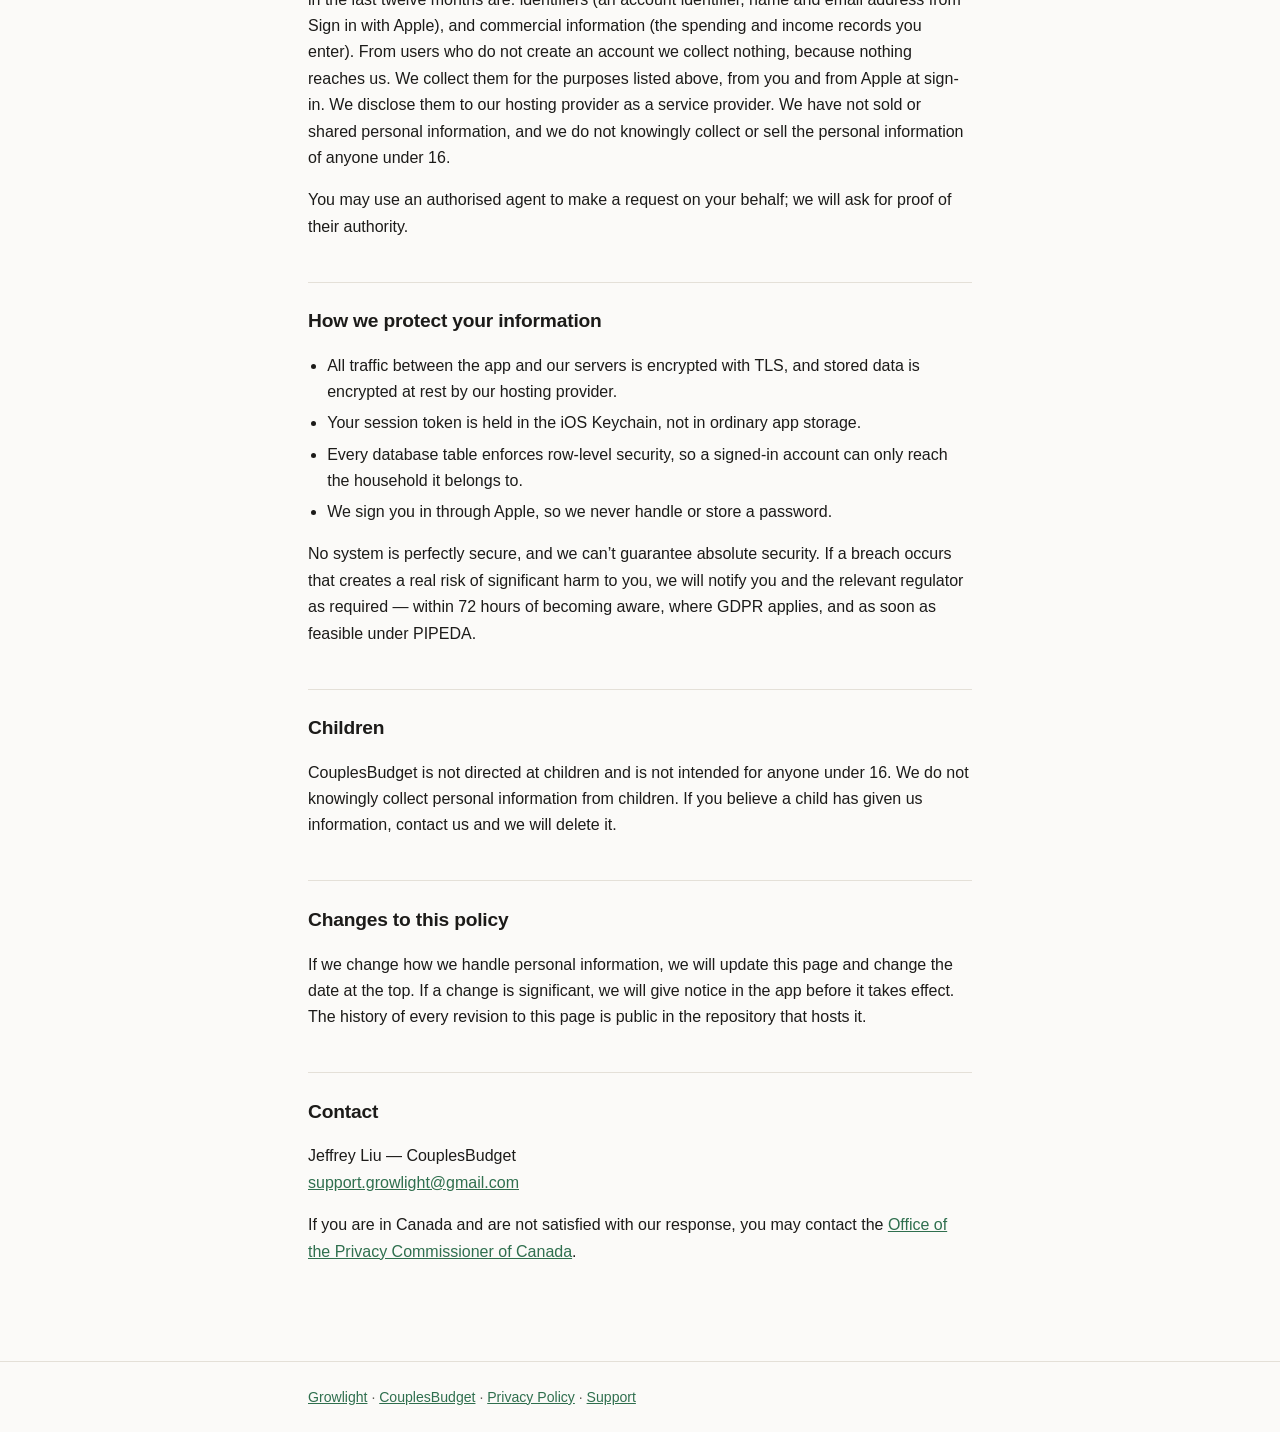
==== commit eb8f71b1: "Disclose per-user budget display order in the CouplesBudget policy CouplesBudget issue #151 adds a p" ====
--- a/couplesbudget/privacy/index.html
+++ b/couplesbudget/privacy/index.html
@@ -86,6 +86,7 @@
     <tr><td>Income</td><td>Amount, date, source, a free-text note, and which household member earned it</td></tr>
     <tr><td>Budget categories</td><td>Category name, budget amount, monthly or annual period, whether it is shared or per-person</td></tr>
     <tr><td>Tags</td><td>Tag names you create and apply to transactions</td></tr>
+    <tr><td>Budget display order</td><td>The order you have arranged your budget cards in. Each household member has their own, so rearranging yours never moves your partner&rsquo;s</td></tr>
   </tbody>
 </table>
 <p>The merchant, note and source fields are free text. Whatever you type into them is stored as
@@ -126,6 +127,9 @@
   hidden spending mode.</p>
   <p>Your partner can also see that your household has the paid version and which member bought
   it. They cannot see any payment details, because we do not hold any.</p>
+  <p>The order you arrange your budget cards in is stored per member and is readable within the
+  household, but only you can change your own &mdash; rearranging your list never rearranges
+  theirs.</p>
   <p>If you <strong>leave</strong> a household or are removed from it, you lose access to that
   household’s data going forward, but the records you created stay in the household’s history and
   remain visible to the remaining member — they are part of that household’s shared budget rather
@@ -225,6 +229,7 @@
   <li>Every income record you recorded.</li>
   <li>Any per-person budgets belonging to you. Where one still has other members’ spending in it,
   it passes to the remaining member rather than being destroyed with their data inside it.</li>
+  <li>The order you had arranged your budget cards in.</li>
 </ul>
 <p>What stays is your household’s shared material: shared budgets, tags, and the transactions and
 income recorded by the other member — that is their data, not yours. If you were the last member,
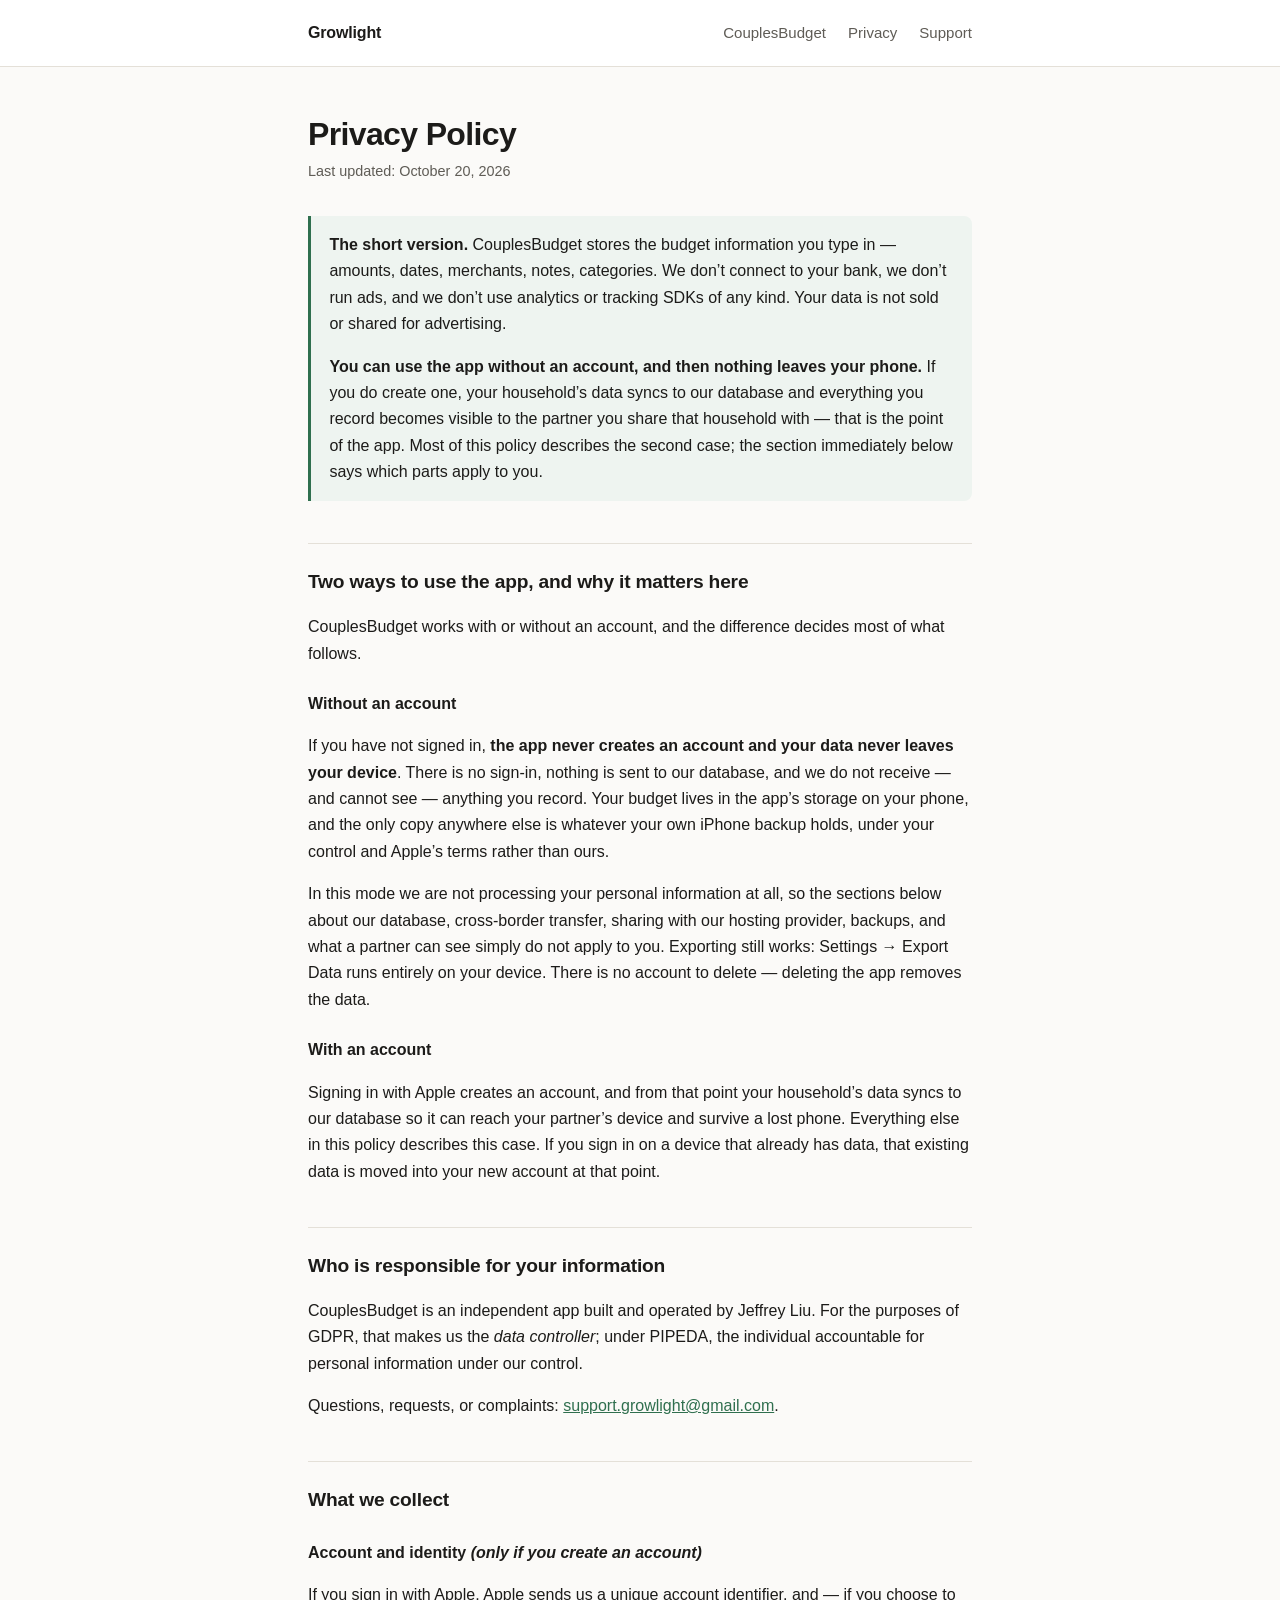
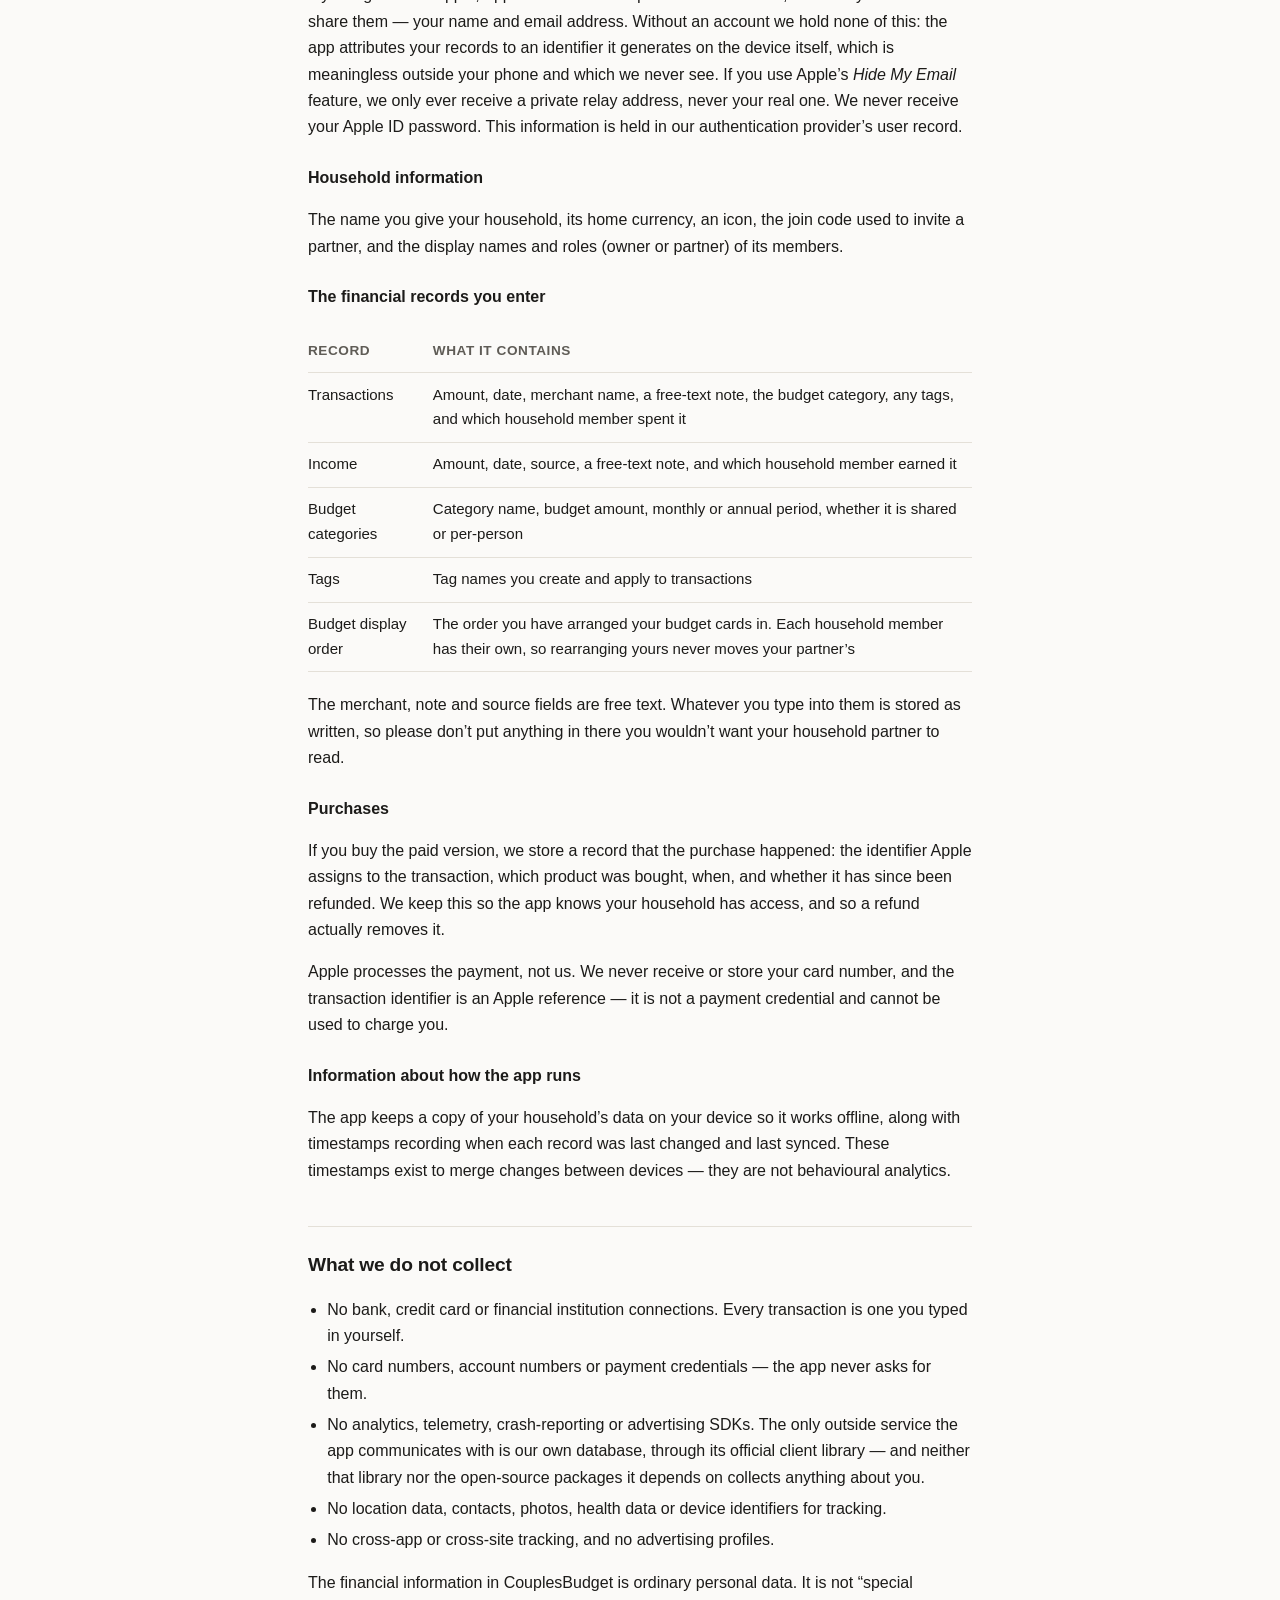
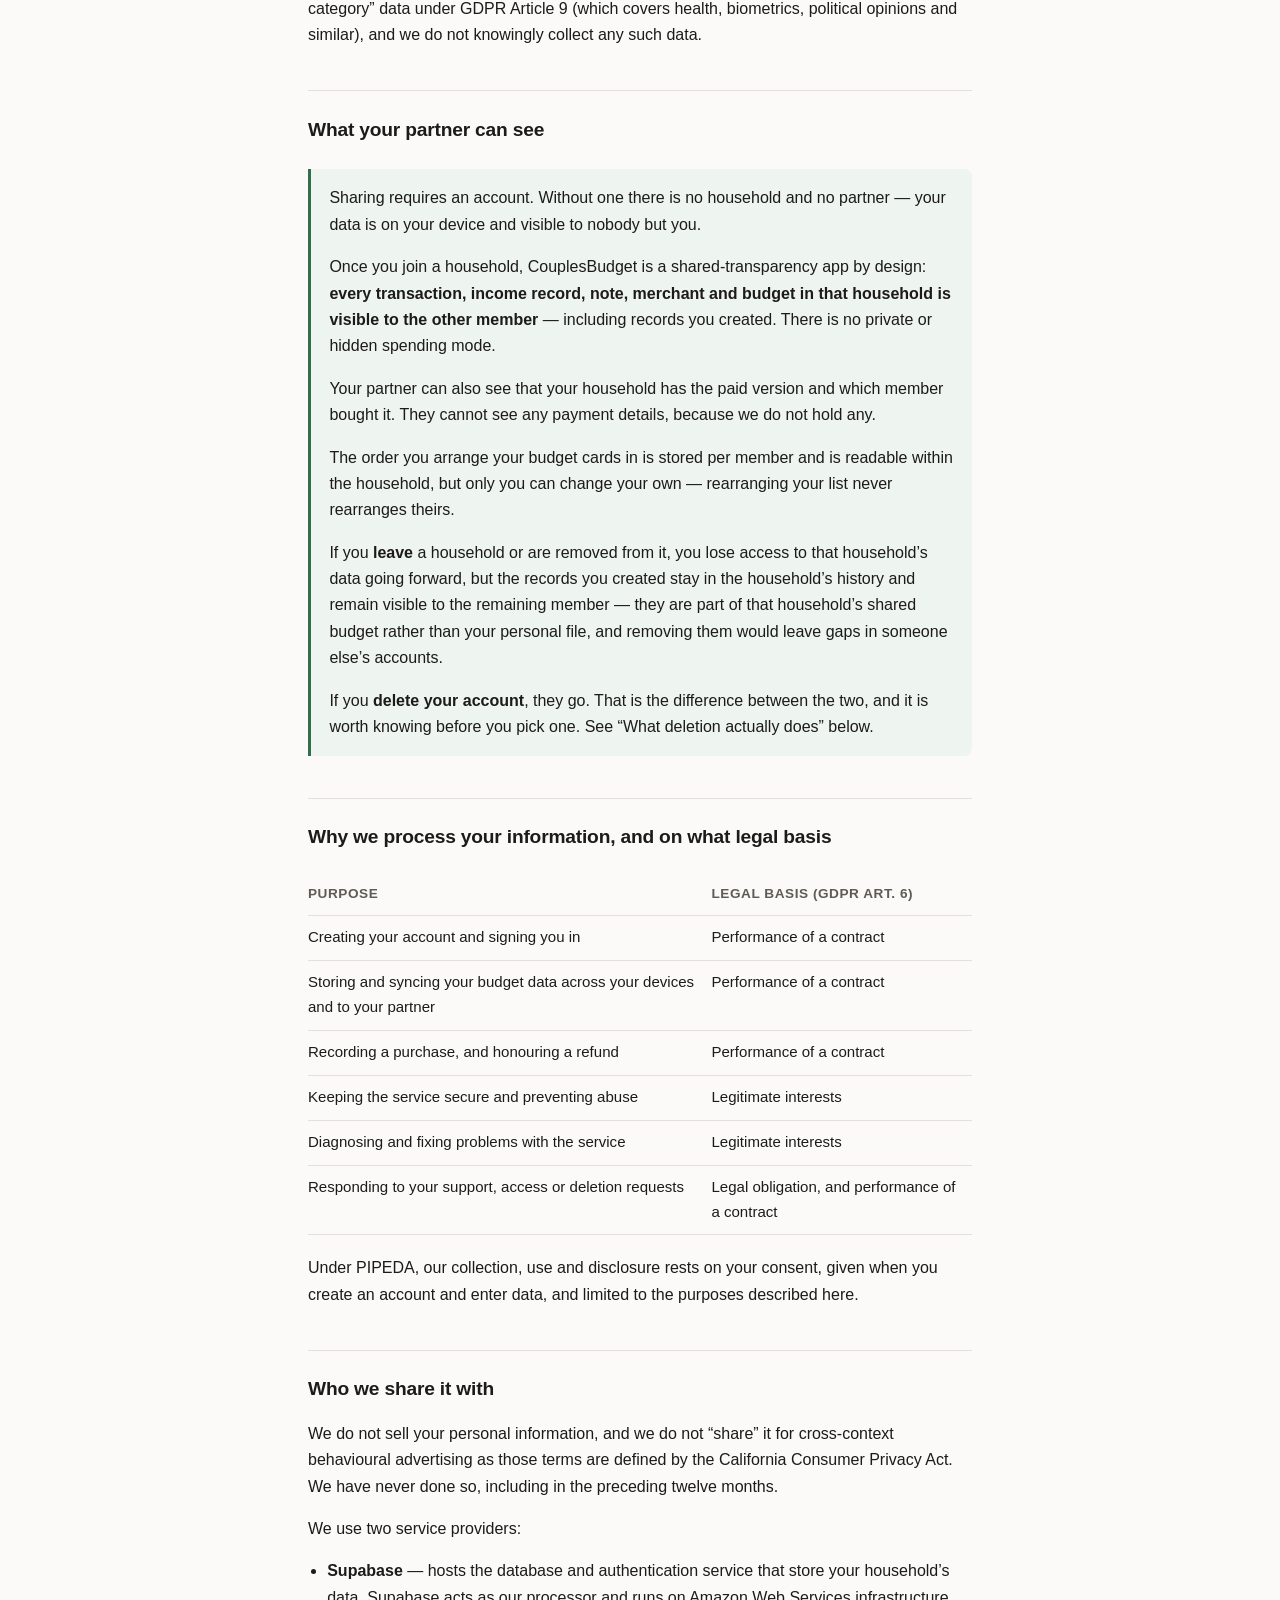
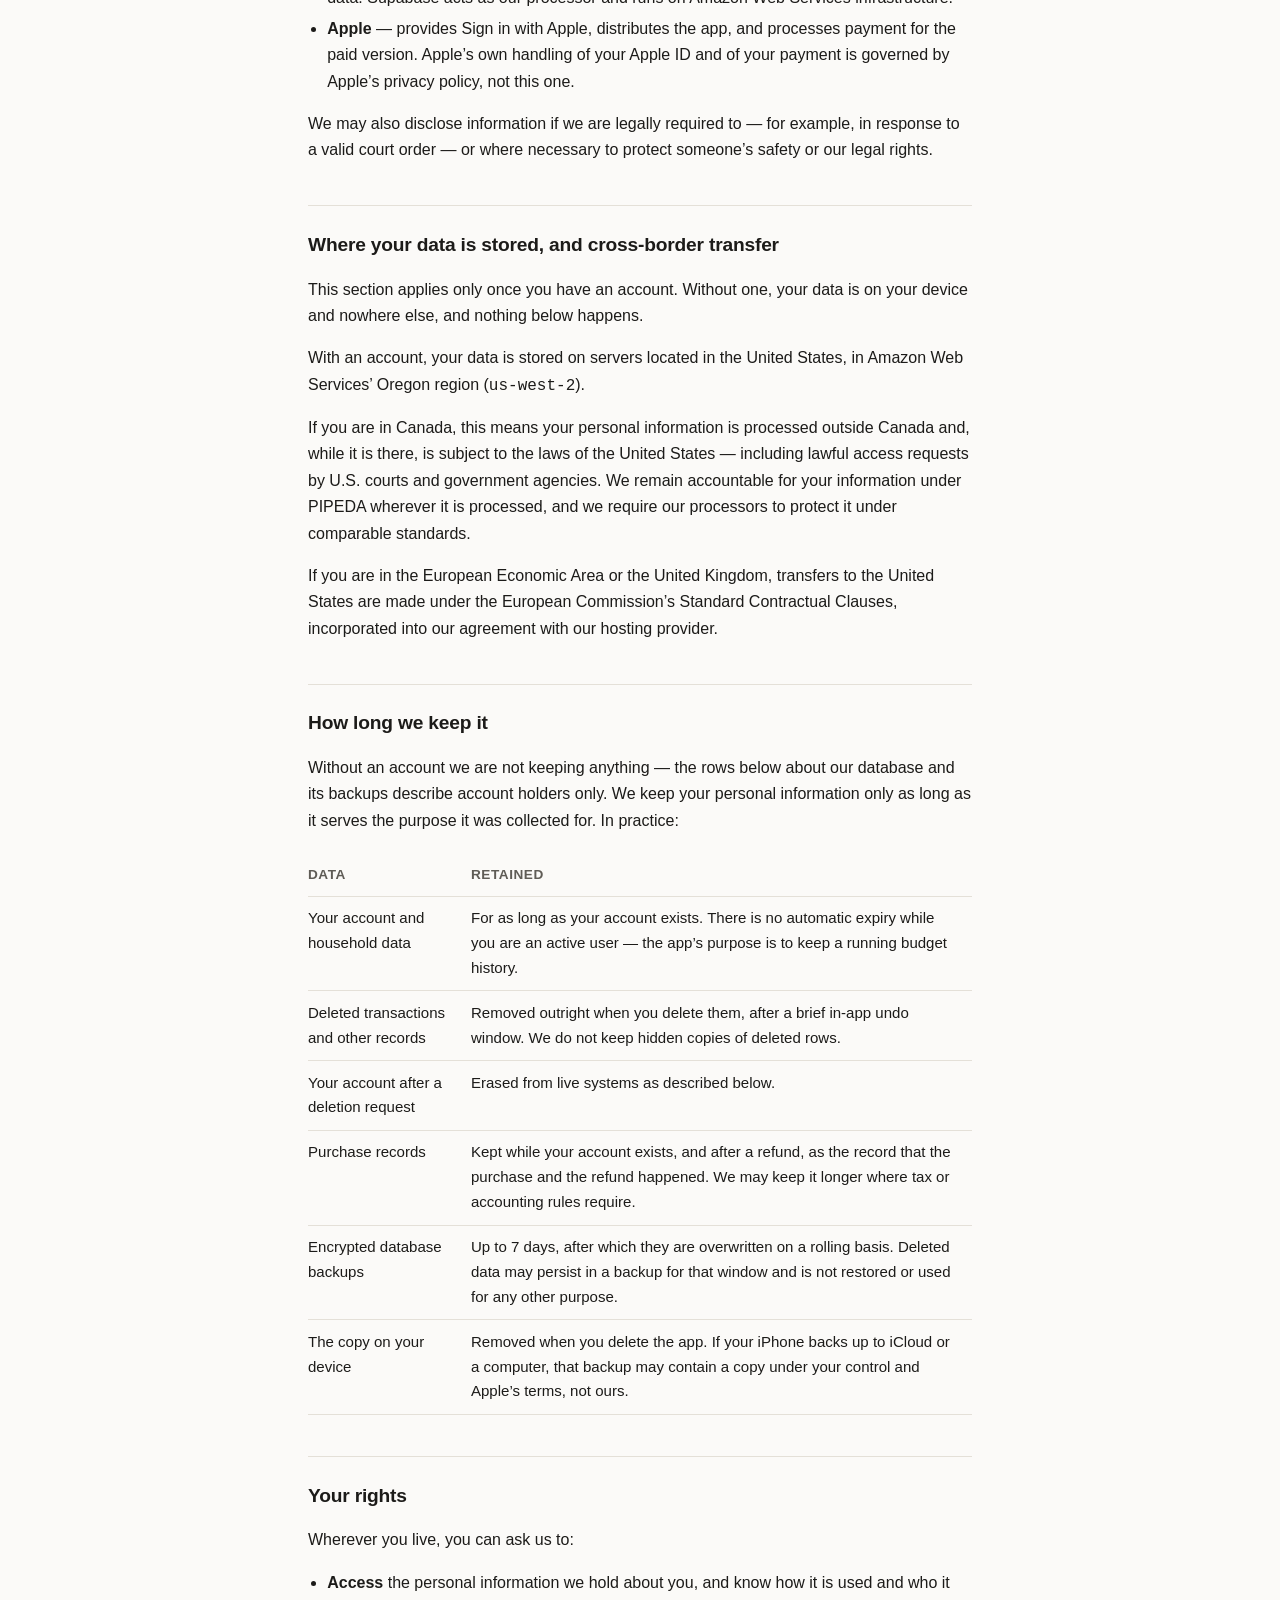
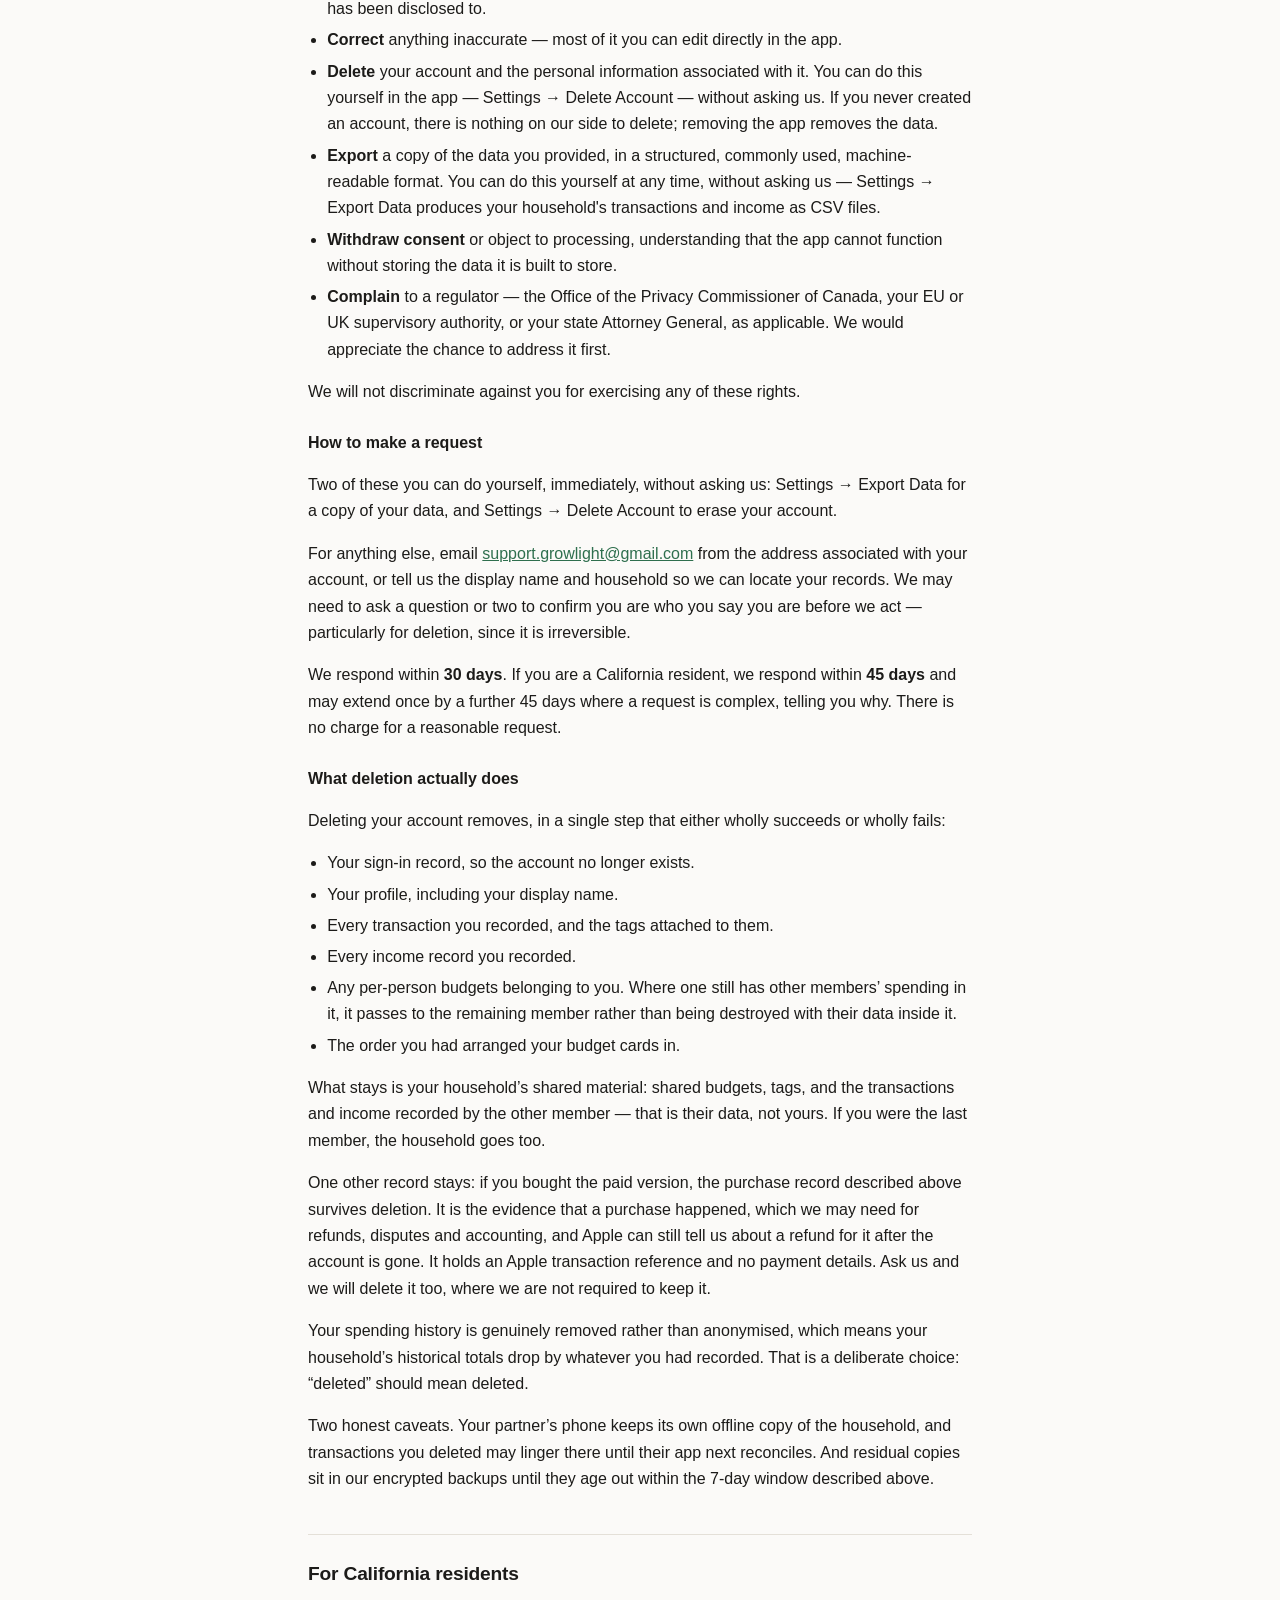
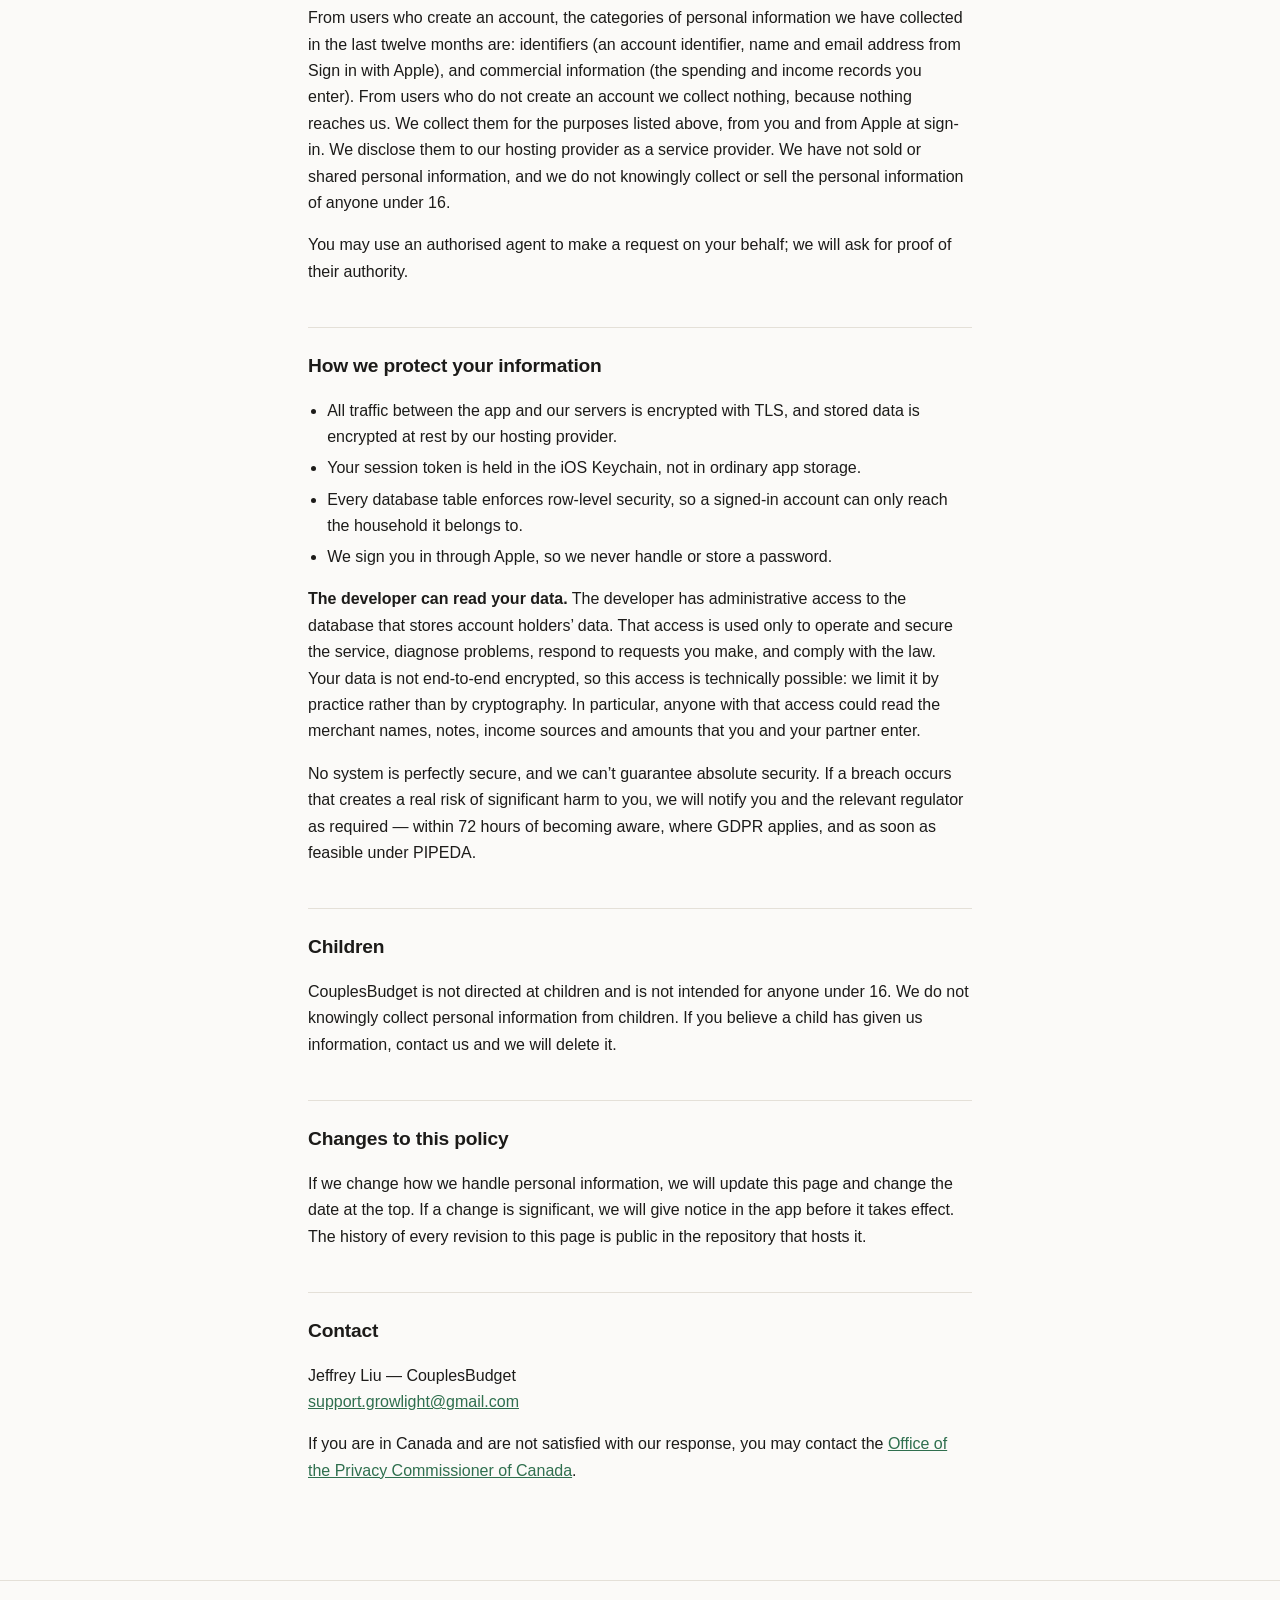
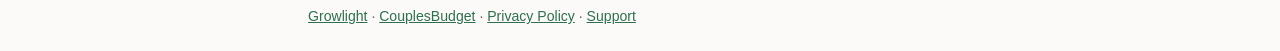
==== commit 1ee9f259: "Disclose that the operator can read account holders' data (app issue #248)" ====
--- a/couplesbudget/privacy/index.html
+++ b/couplesbudget/privacy/index.html
@@ -23,7 +23,7 @@
 <main class="wrap">
 
 <h1>Privacy Policy</h1>
-<p class="updated">Last updated: September 8, 2026</p>
+<p class="updated">Last updated: October 20, 2026</p>
 
 <div class="callout">
   <p><strong>The short version.</strong> CouplesBudget stores the budget information you type in
@@ -146,6 +146,7 @@
     <tr><td>Storing and syncing your budget data across your devices and to your partner</td><td>Performance of a contract</td></tr>
     <tr><td>Recording a purchase, and honouring a refund</td><td>Performance of a contract</td></tr>
     <tr><td>Keeping the service secure and preventing abuse</td><td>Legitimate interests</td></tr>
+    <tr><td>Diagnosing and fixing problems with the service</td><td>Legitimate interests</td></tr>
     <tr><td>Responding to your support, access or deletion requests</td><td>Legal obligation, and performance of a contract</td></tr>
   </tbody>
 </table>
@@ -264,6 +265,12 @@
   <li>Every database table enforces row-level security, so a signed-in account can only reach the household it belongs to.</li>
   <li>We sign you in through Apple, so we never handle or store a password.</li>
 </ul>
+<p><strong>The developer can read your data.</strong> The developer has administrative access to the
+database that stores account holders&rsquo; data. That access is used only to operate and secure the
+service, diagnose problems, respond to requests you make, and comply with the law. Your data is not
+end-to-end encrypted, so this access is technically possible: we limit it by practice rather than by
+cryptography. In particular, anyone with that access could read the merchant names, notes, income
+sources and amounts that you and your partner enter.</p>
 <p>No system is perfectly secure, and we can’t guarantee absolute security. If a breach occurs
 that creates a real risk of significant harm to you, we will notify you and the relevant
 regulator as required — within 72 hours of becoming aware, where GDPR applies, and as soon as
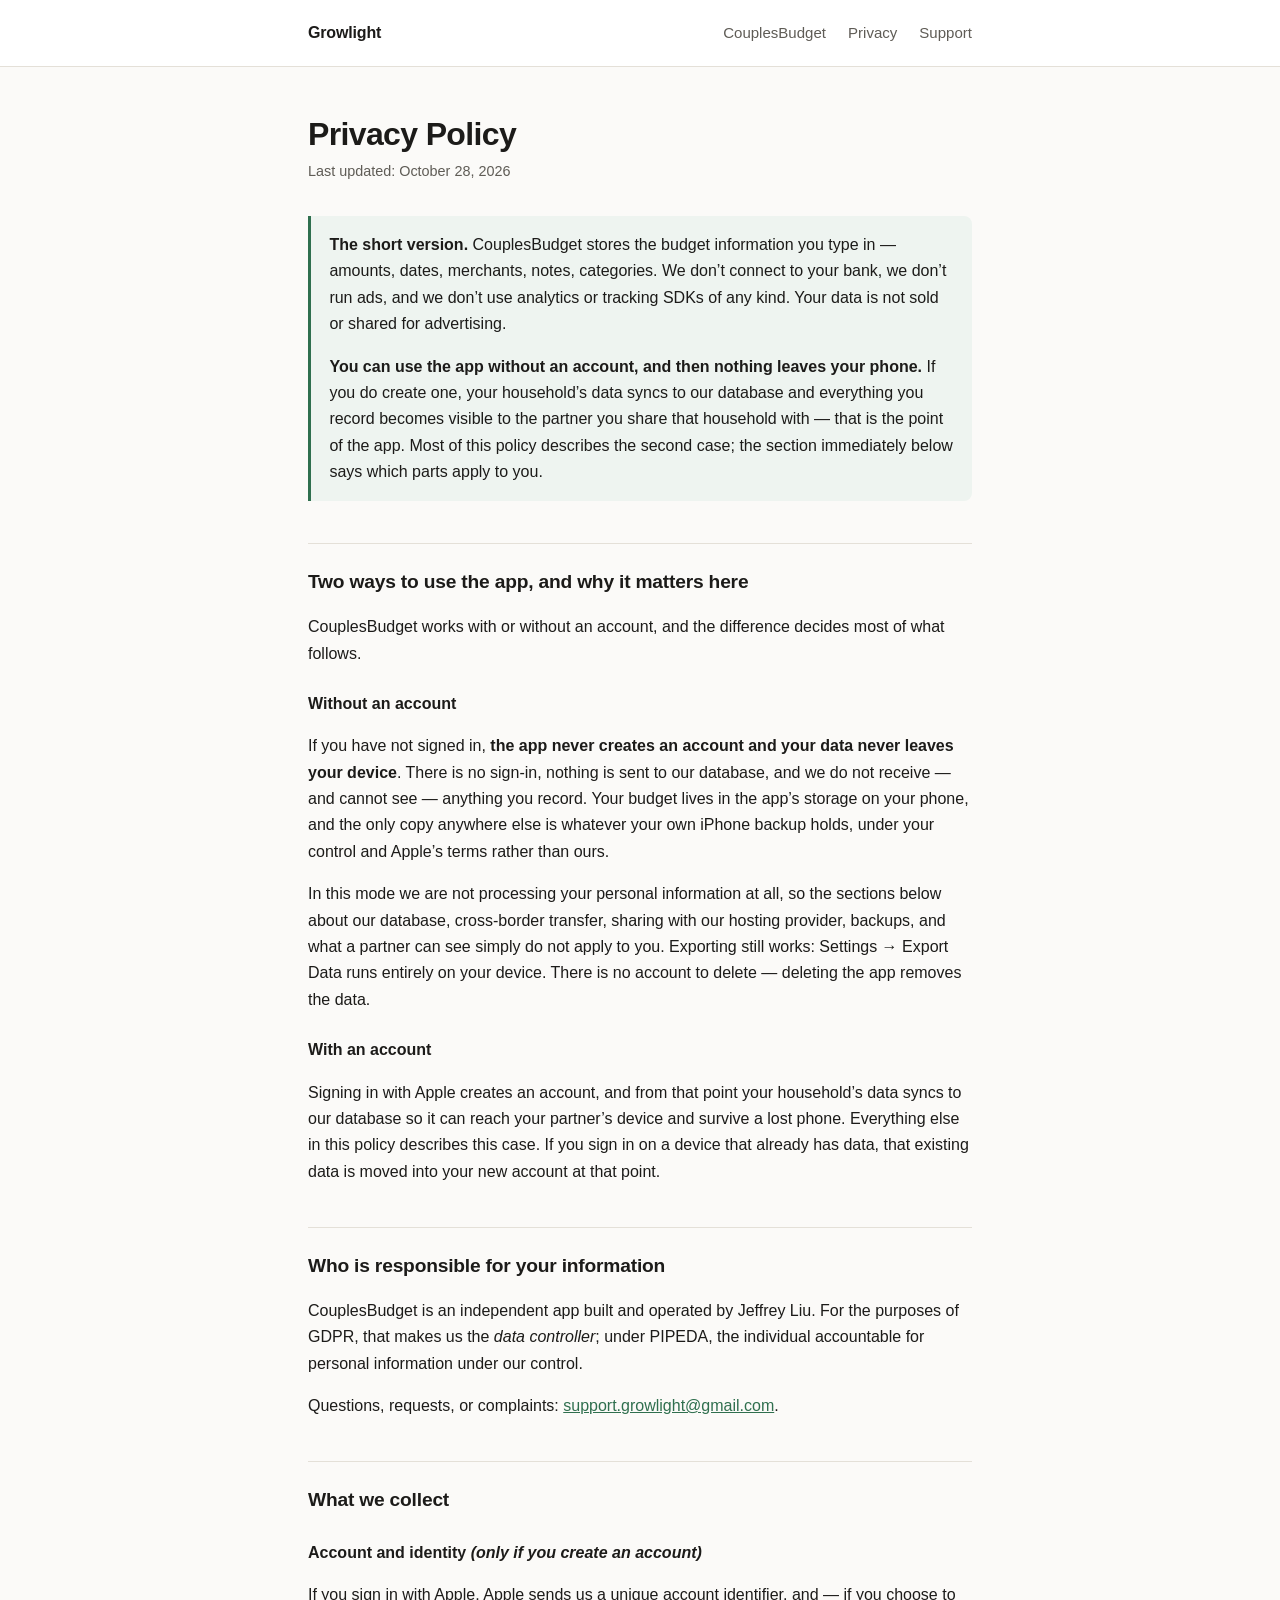
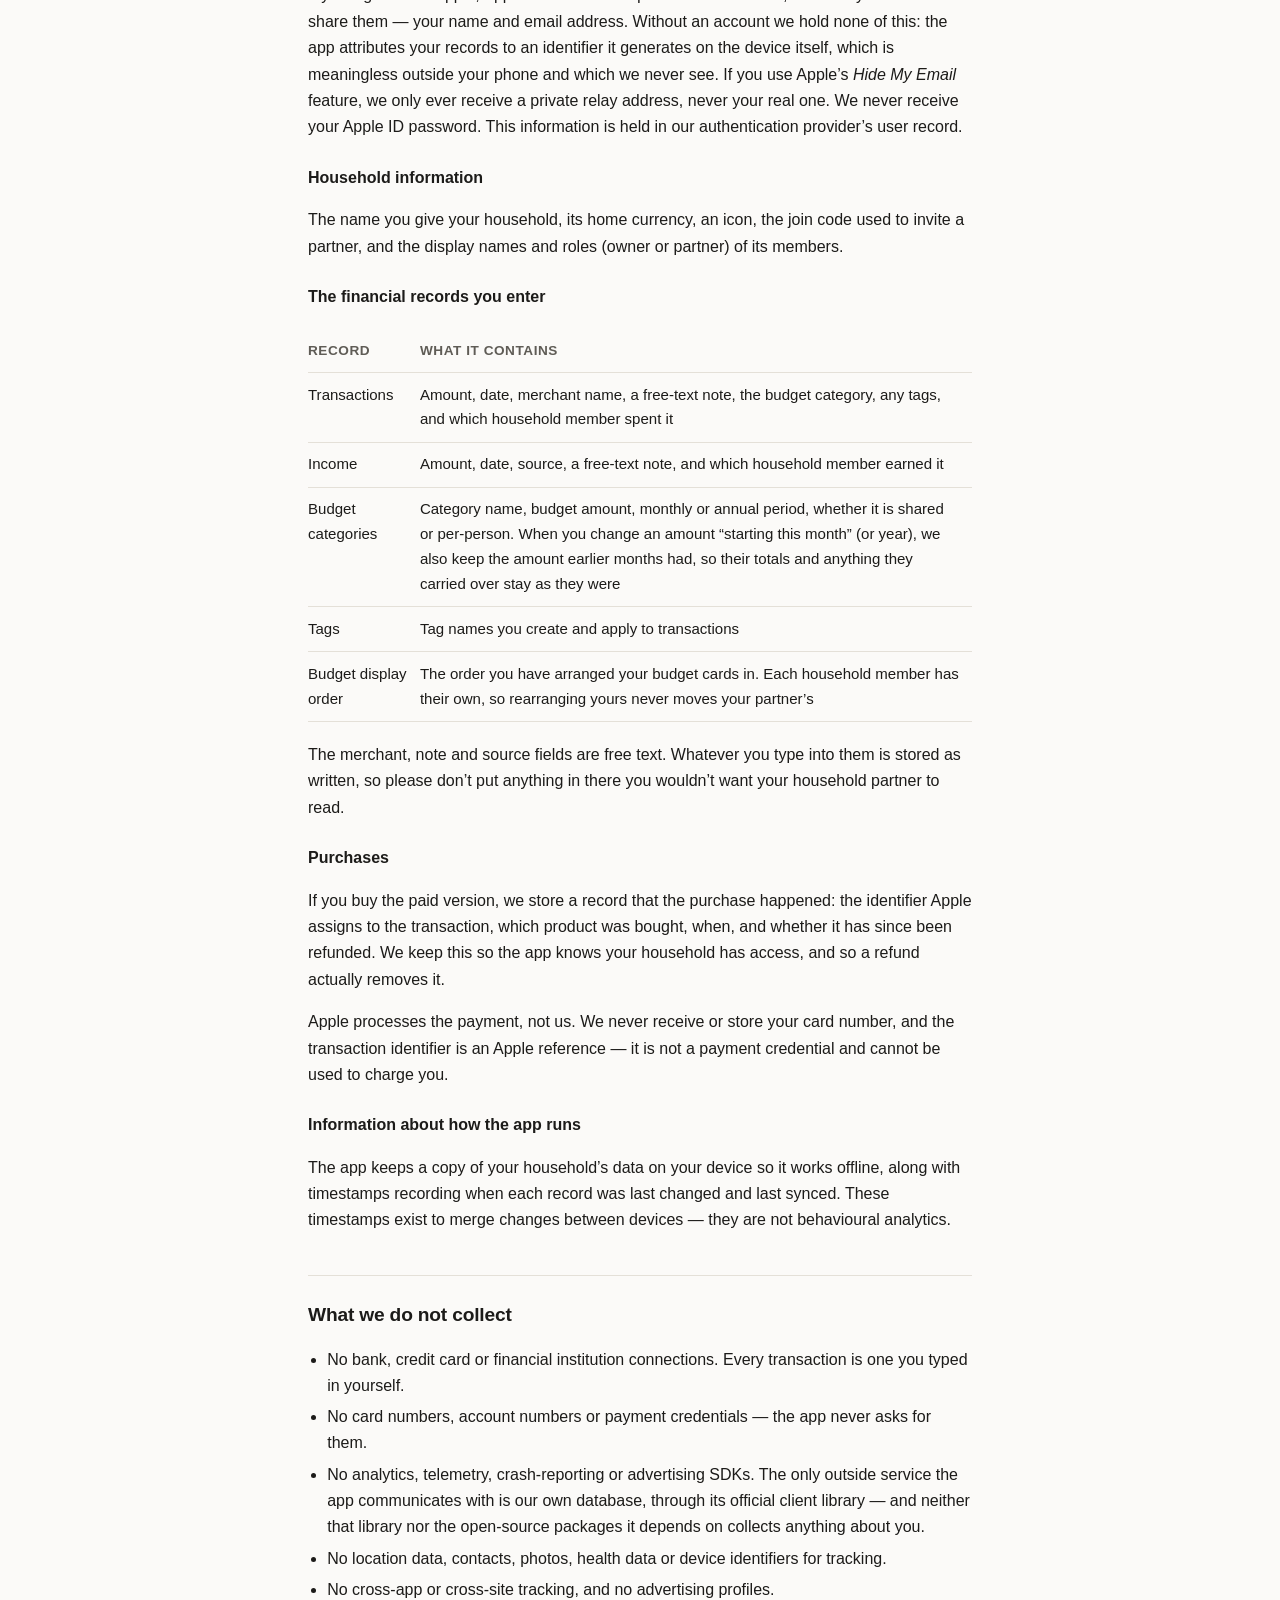
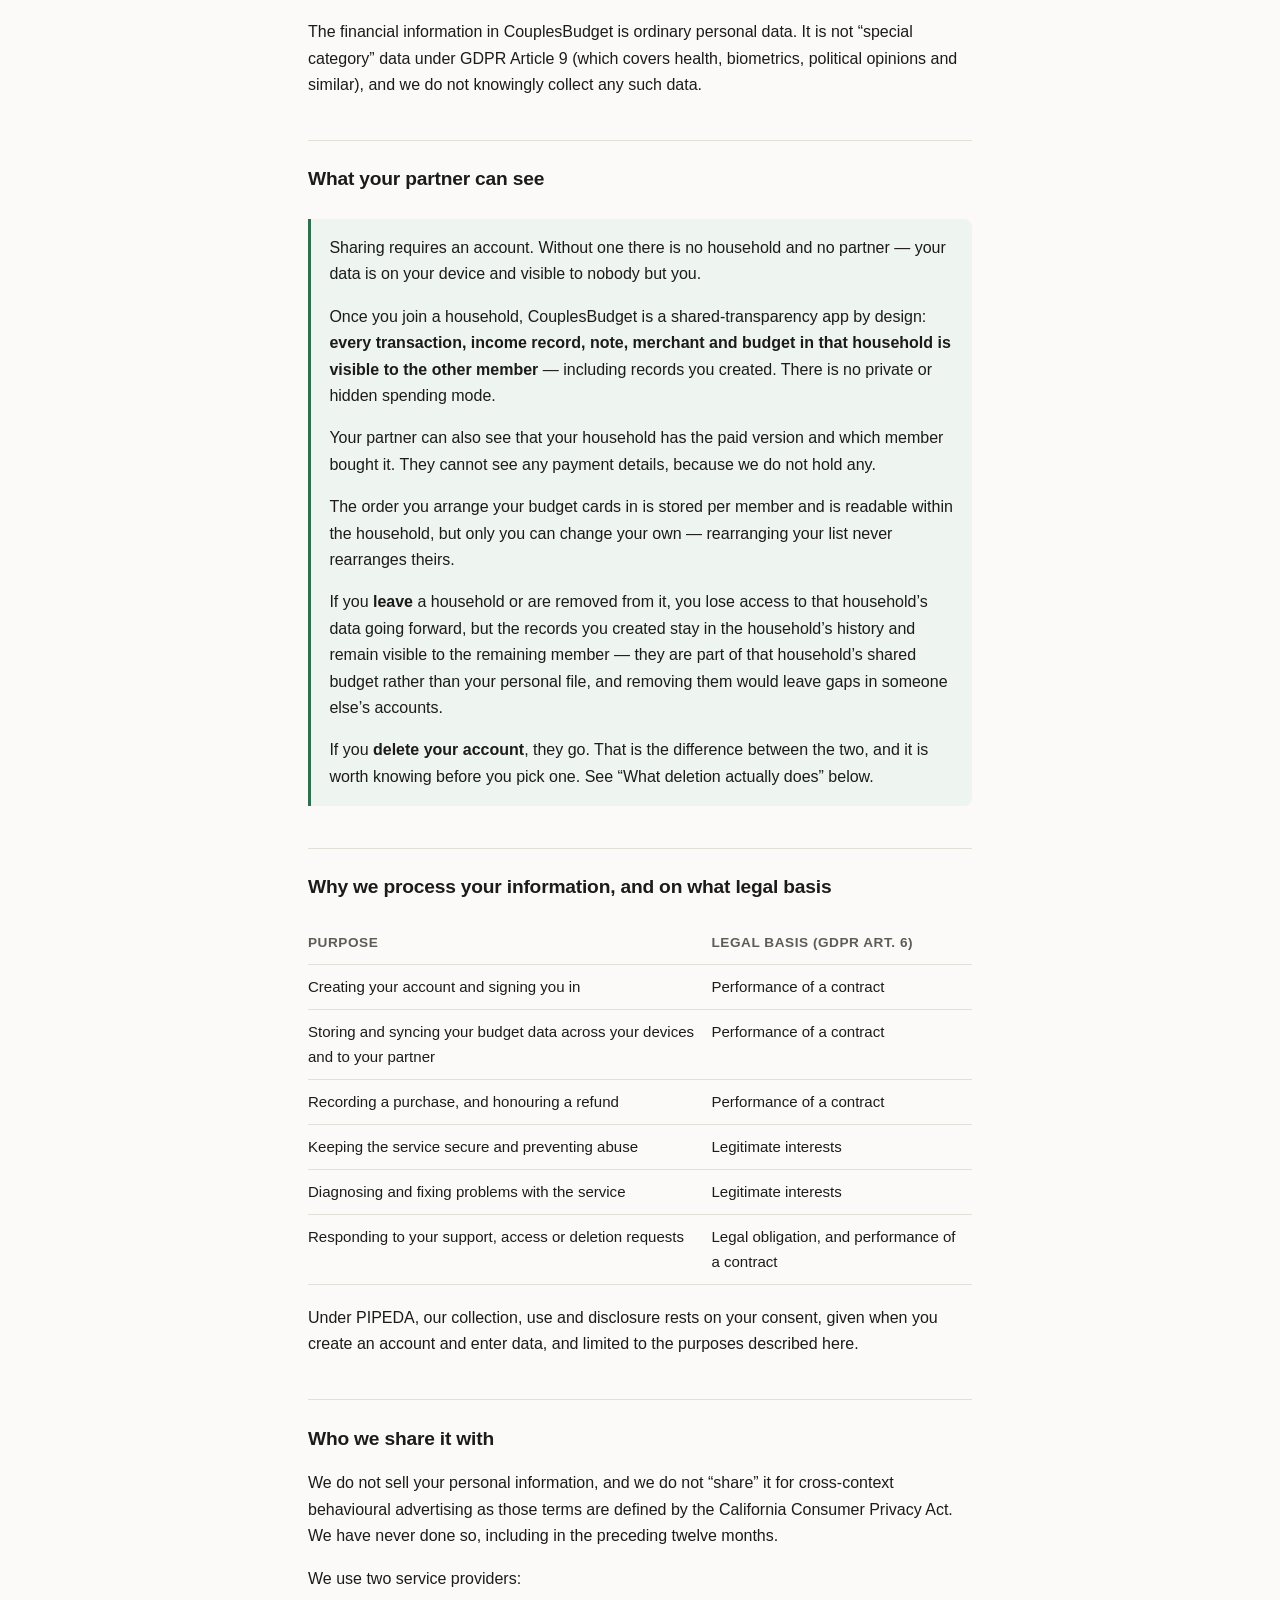
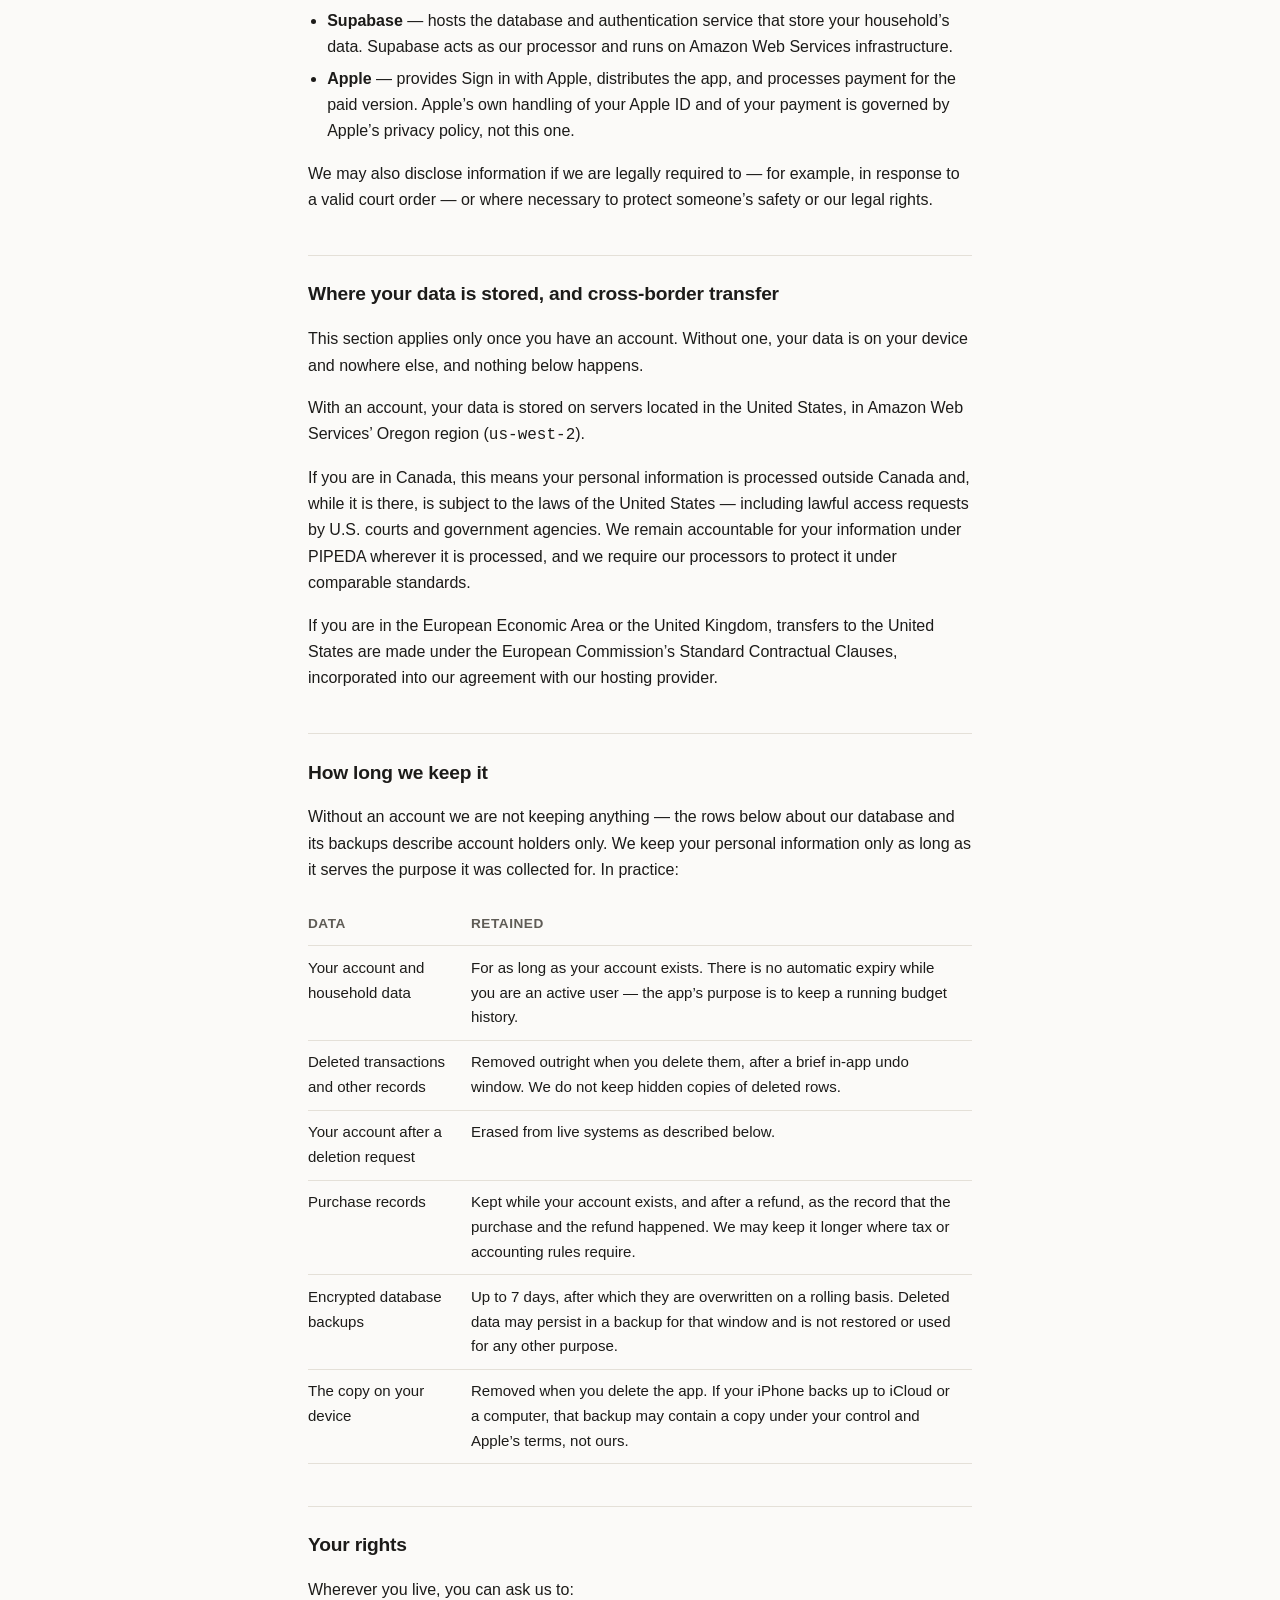
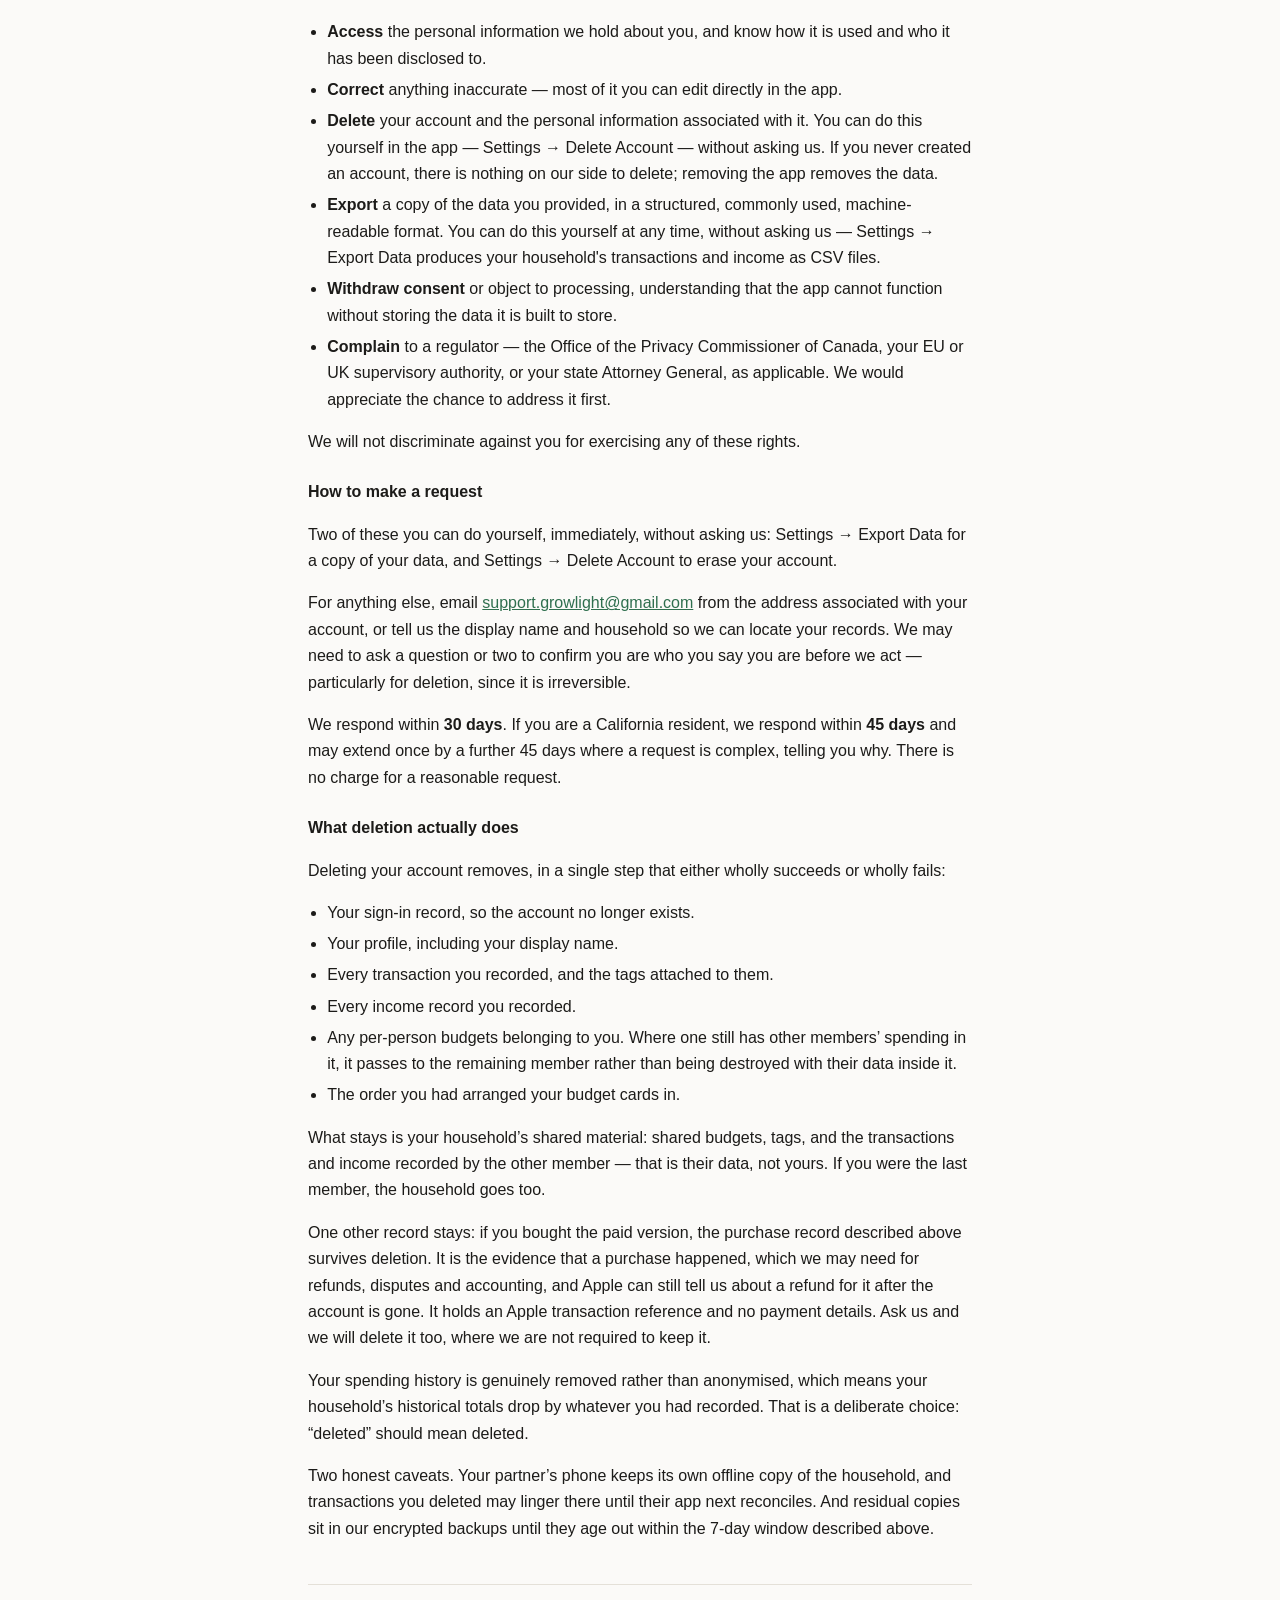
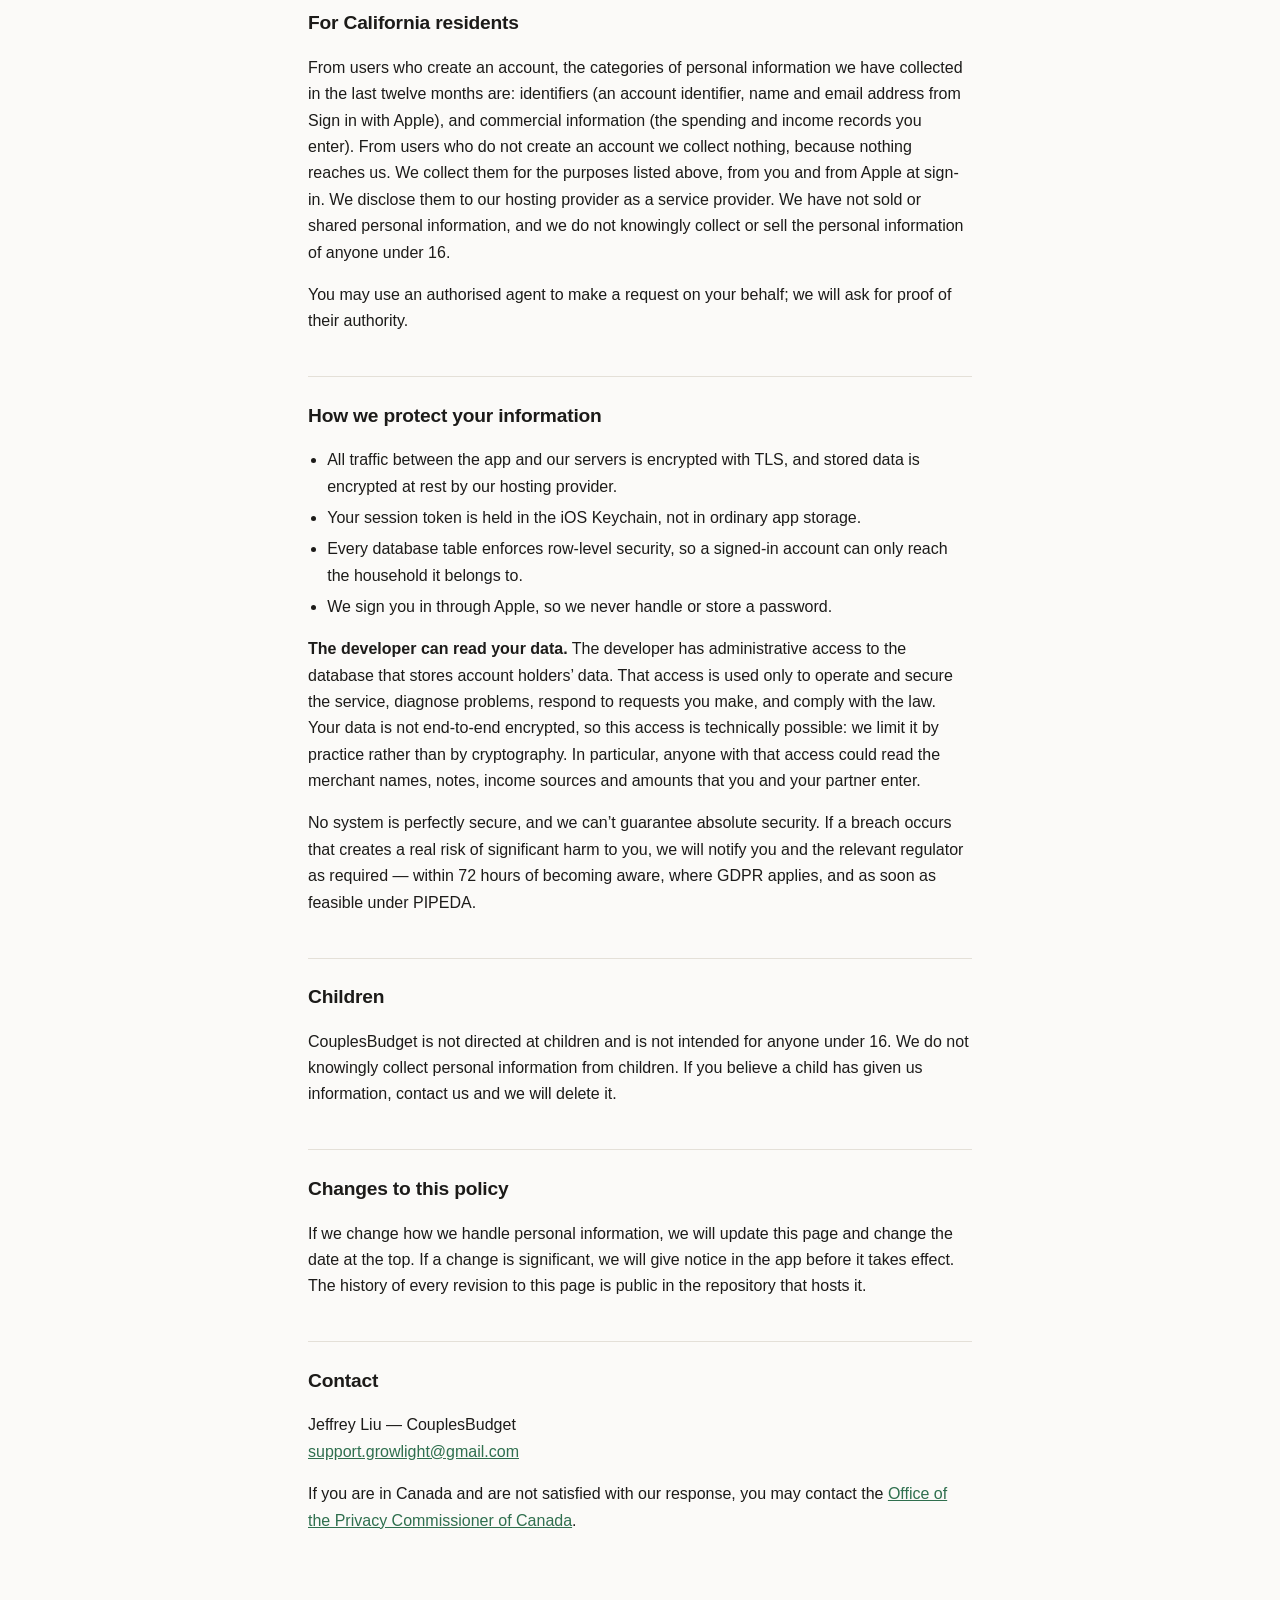
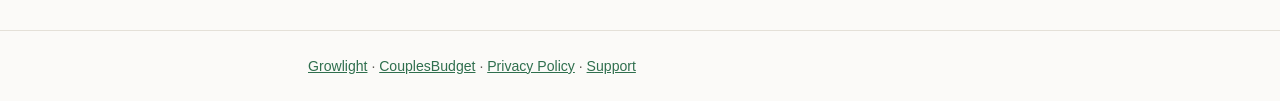
==== commit 478bcc65: "Disclose past budget amounts in the CouplesBudget policy CouplesBudget issue #271 lets a member chan" ====
--- a/couplesbudget/privacy/index.html
+++ b/couplesbudget/privacy/index.html
@@ -23,7 +23,7 @@
 <main class="wrap">
 
 <h1>Privacy Policy</h1>
-<p class="updated">Last updated: October 20, 2026</p>
+<p class="updated">Last updated: October 28, 2026</p>
 
 <div class="callout">
   <p><strong>The short version.</strong> CouplesBudget stores the budget information you type in
@@ -84,7 +84,7 @@
   <tbody>
     <tr><td>Transactions</td><td>Amount, date, merchant name, a free-text note, the budget category, any tags, and which household member spent it</td></tr>
     <tr><td>Income</td><td>Amount, date, source, a free-text note, and which household member earned it</td></tr>
-    <tr><td>Budget categories</td><td>Category name, budget amount, monthly or annual period, whether it is shared or per-person</td></tr>
+    <tr><td>Budget categories</td><td>Category name, budget amount, monthly or annual period, whether it is shared or per-person. When you change an amount &ldquo;starting this month&rdquo; (or year), we also keep the amount earlier months had, so their totals and anything they carried over stay as they were</td></tr>
     <tr><td>Tags</td><td>Tag names you create and apply to transactions</td></tr>
     <tr><td>Budget display order</td><td>The order you have arranged your budget cards in. Each household member has their own, so rearranging yours never moves your partner&rsquo;s</td></tr>
   </tbody>
